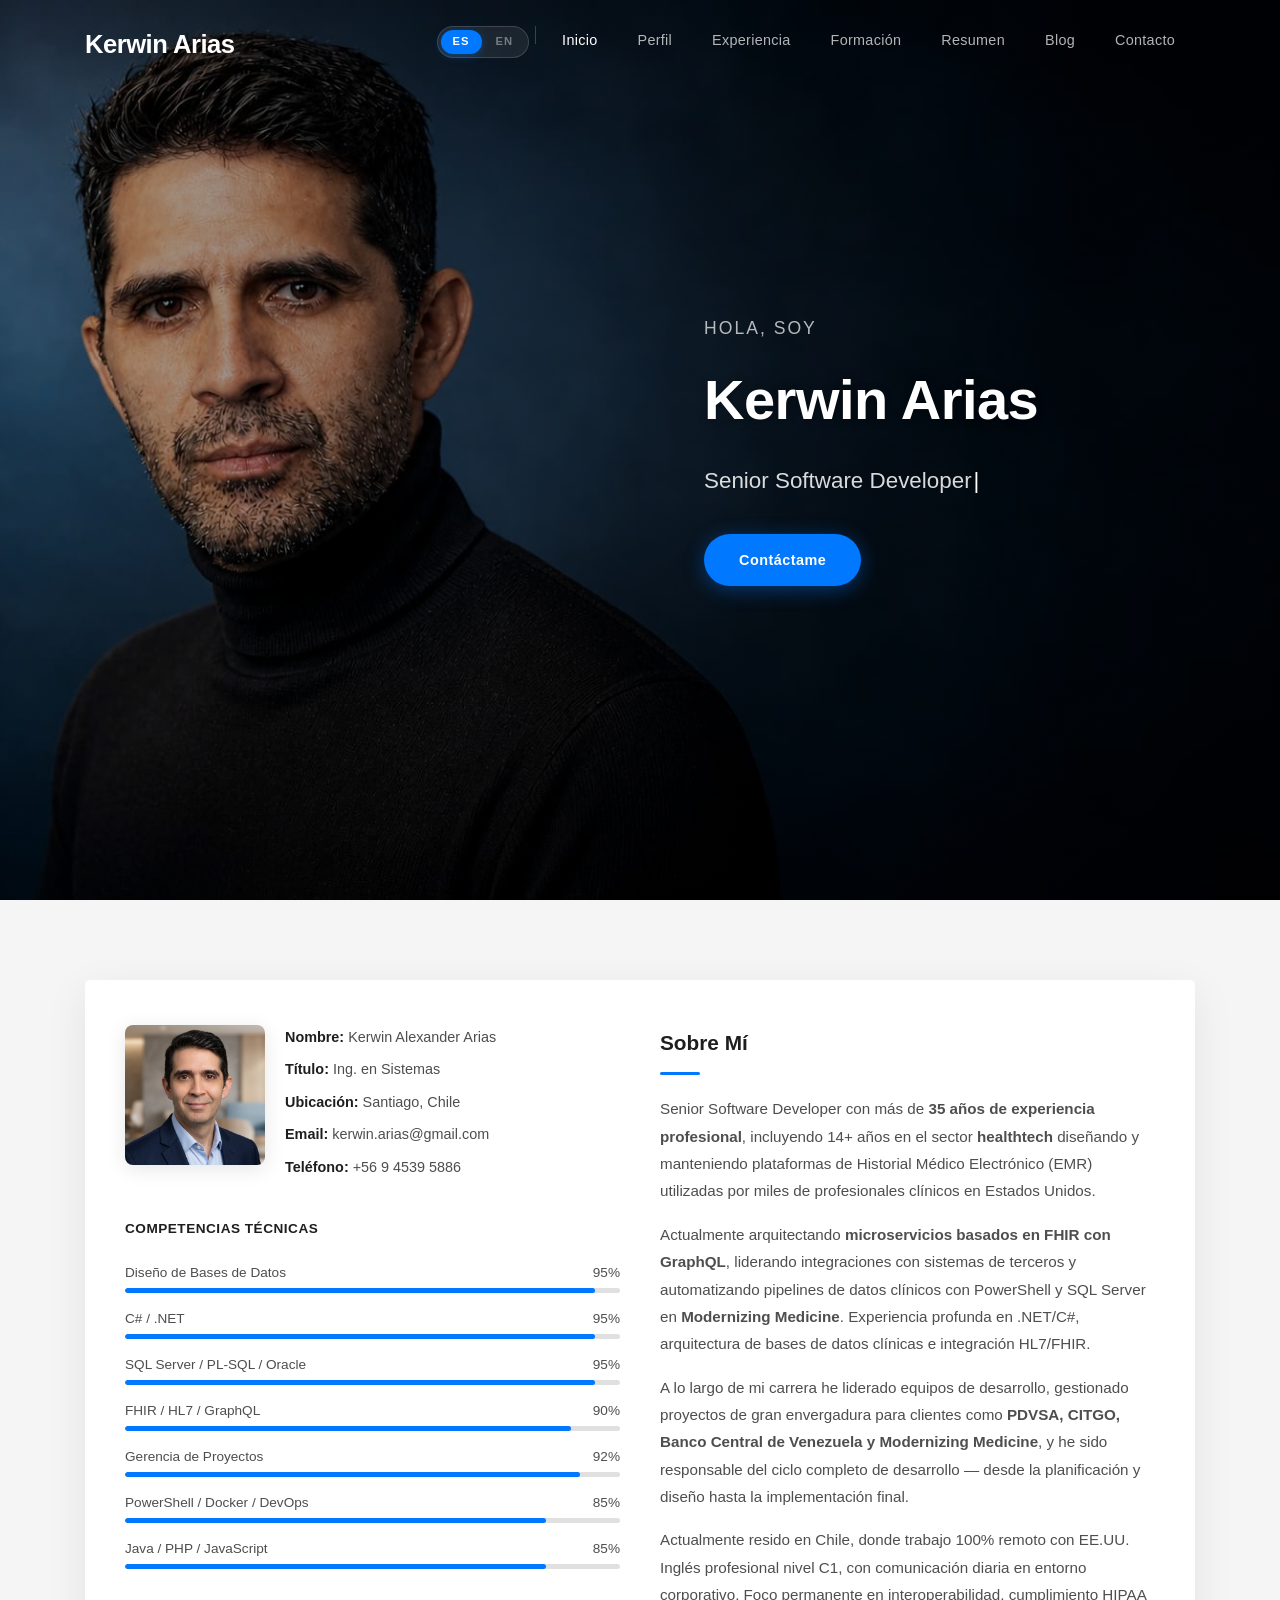
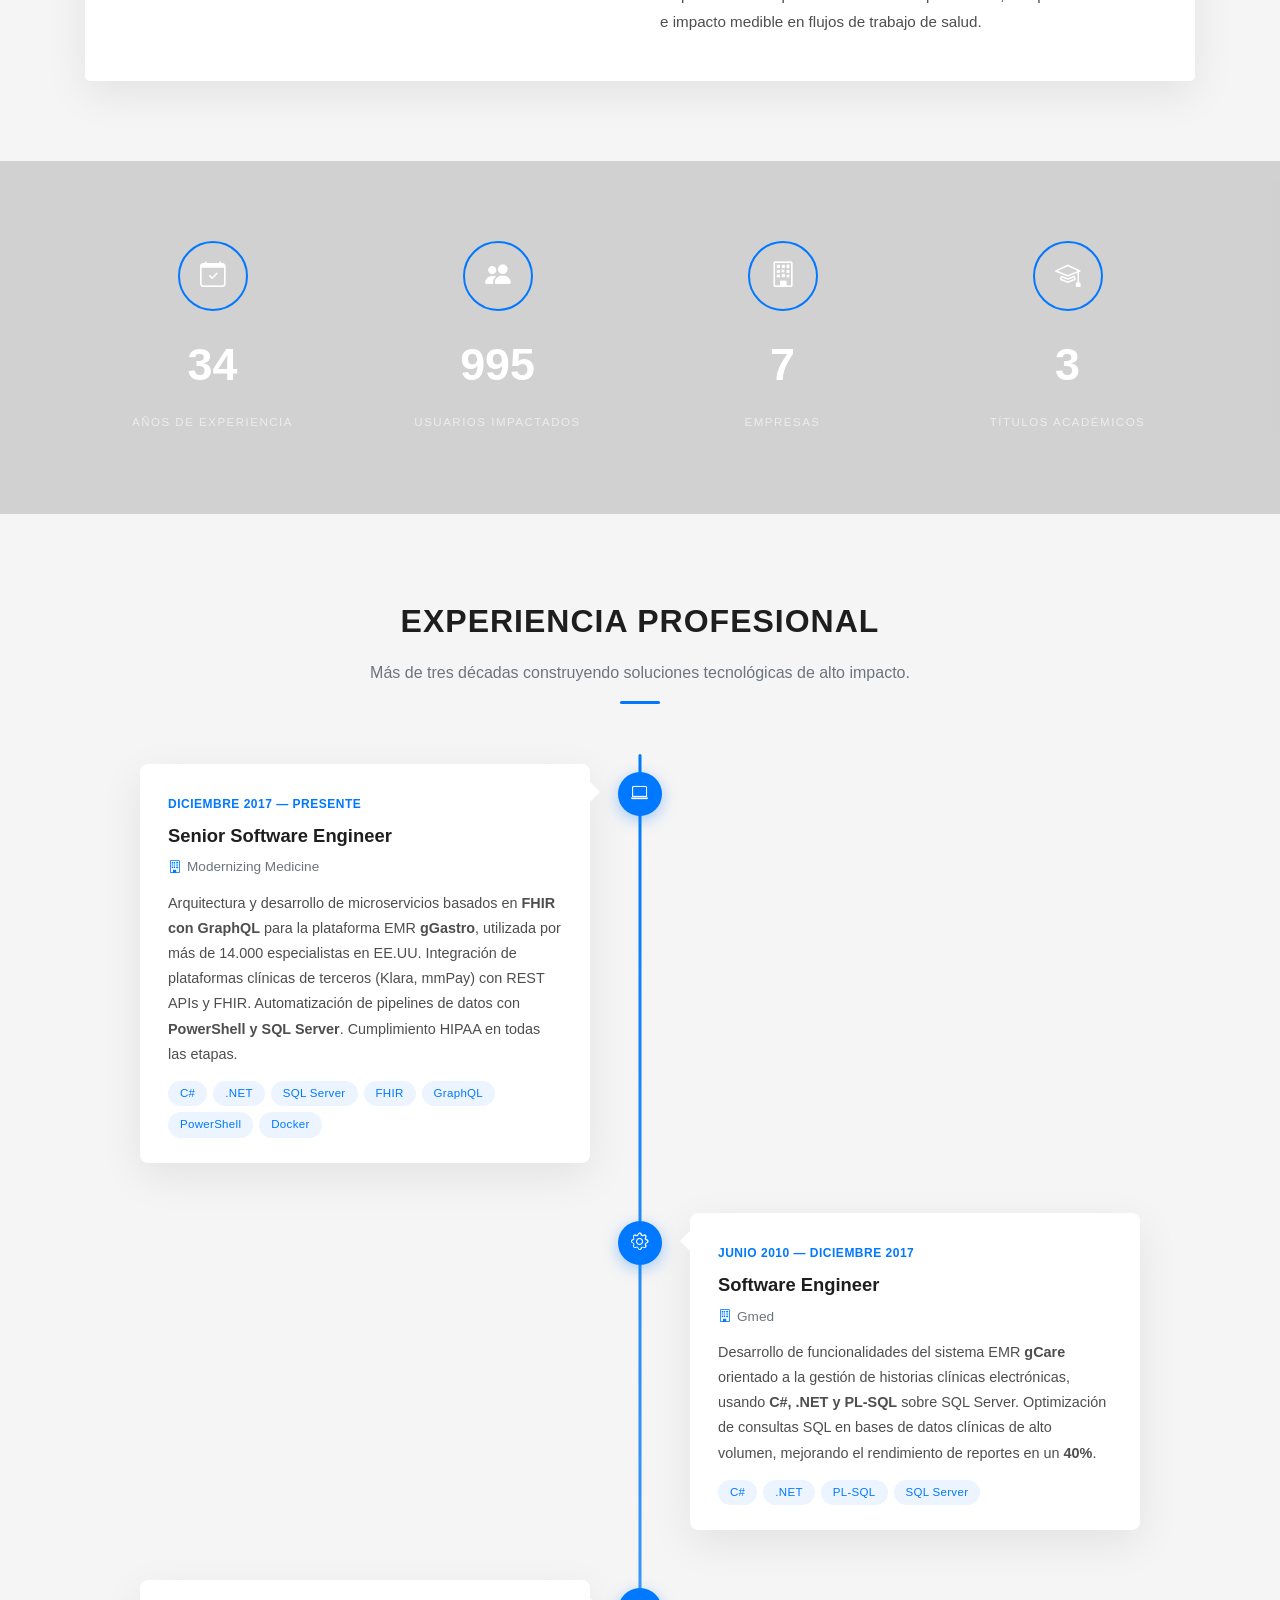
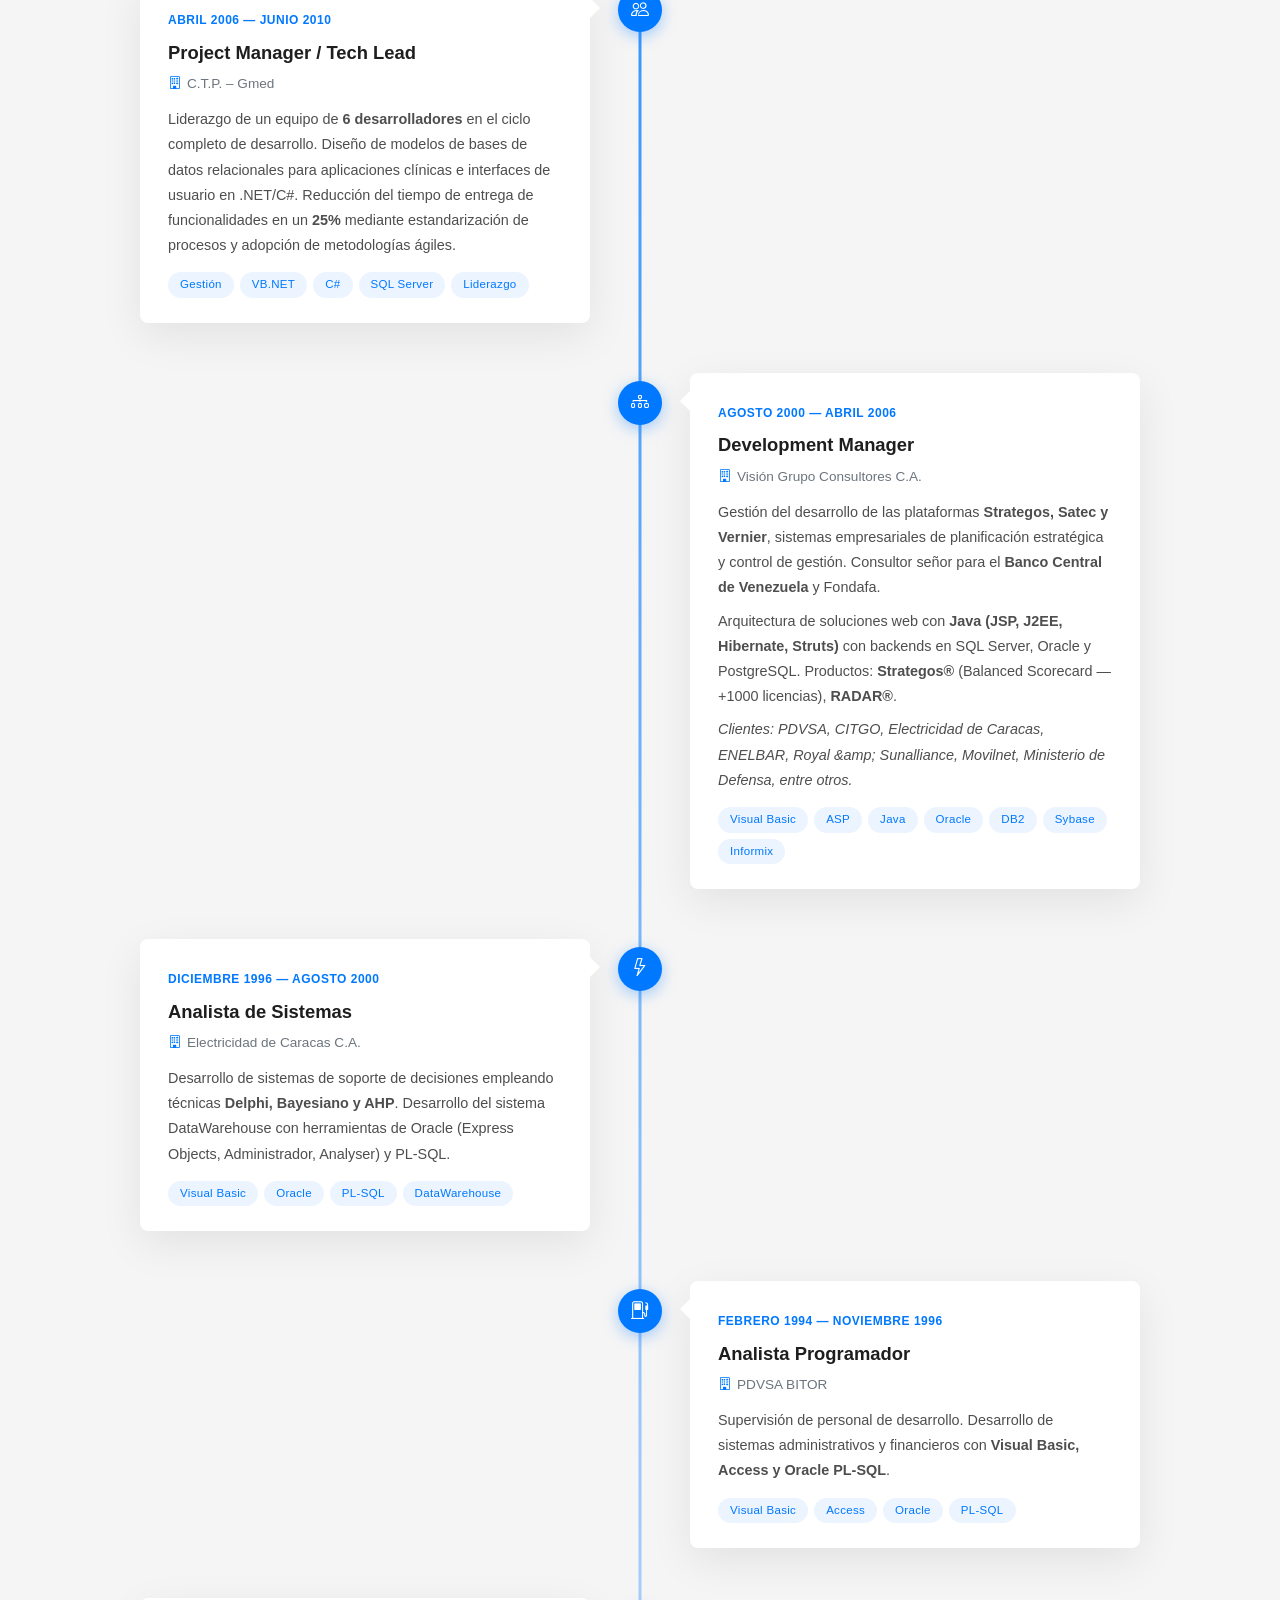
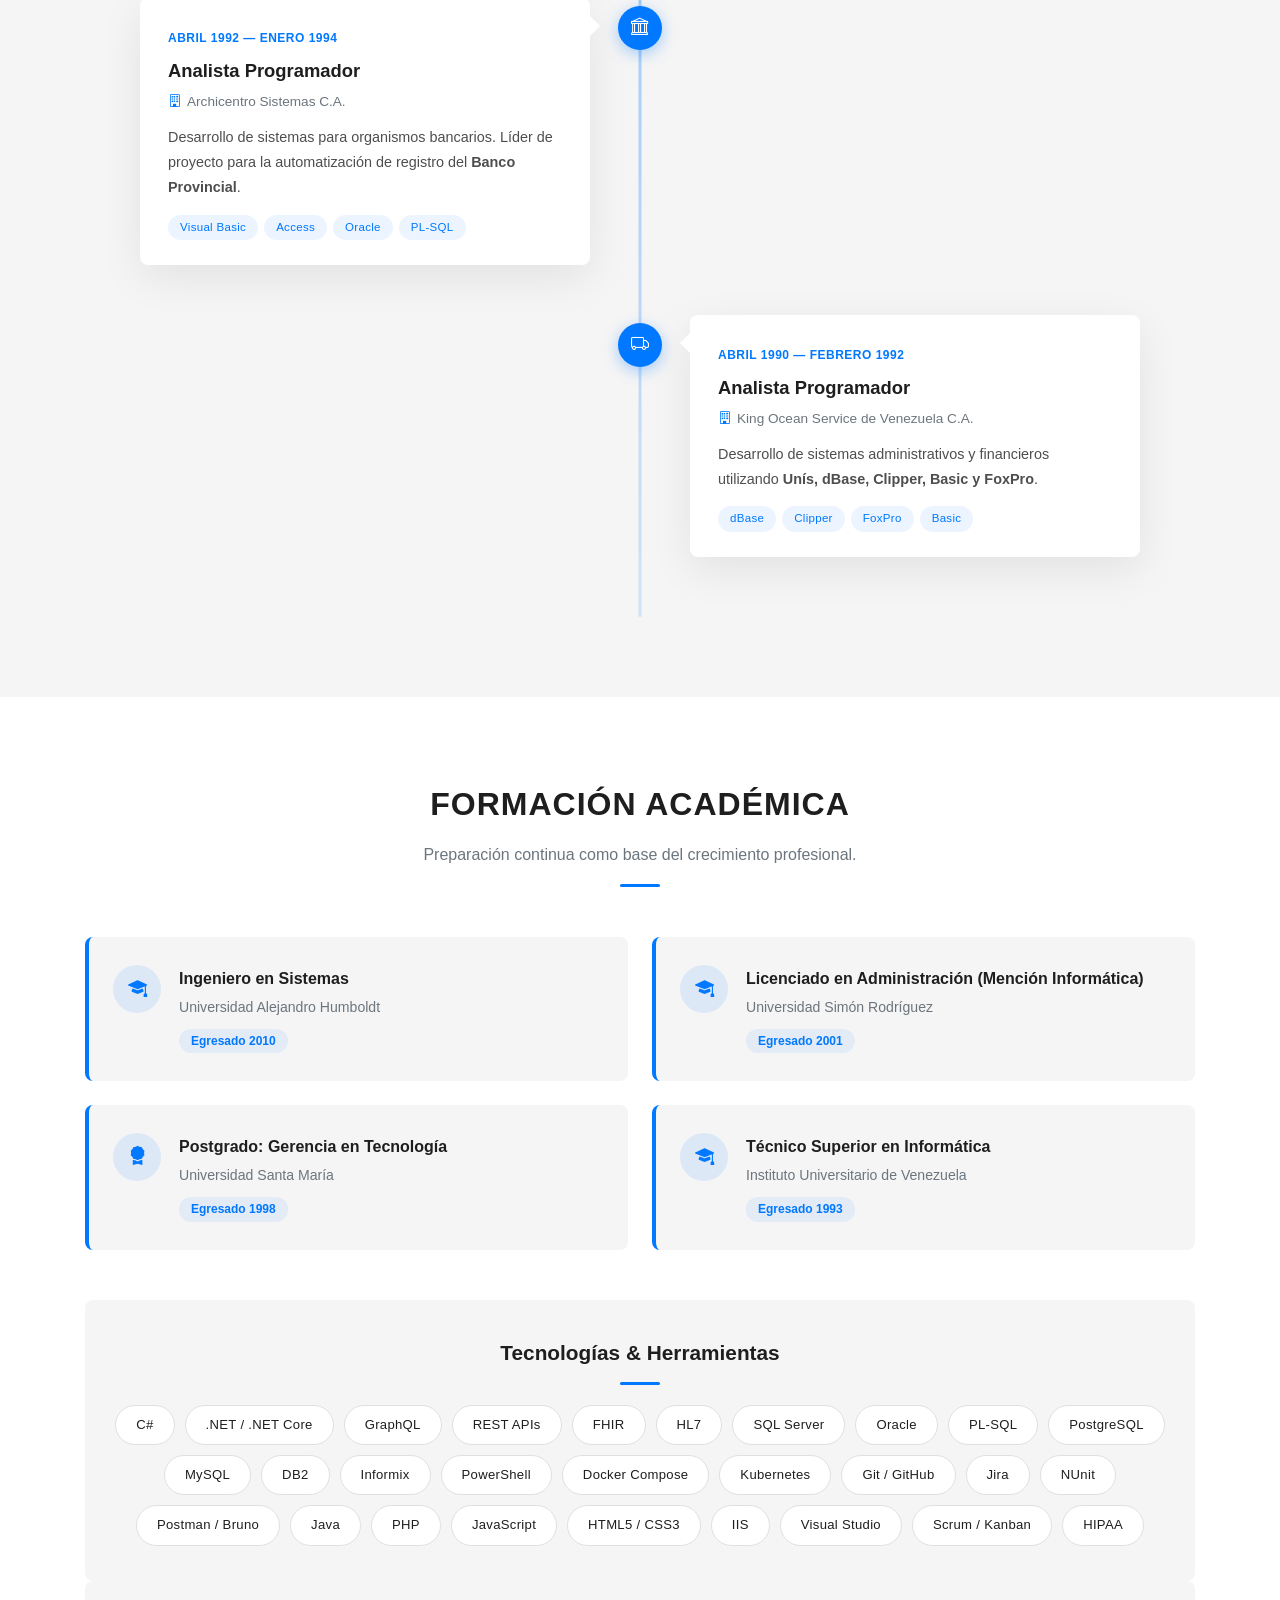
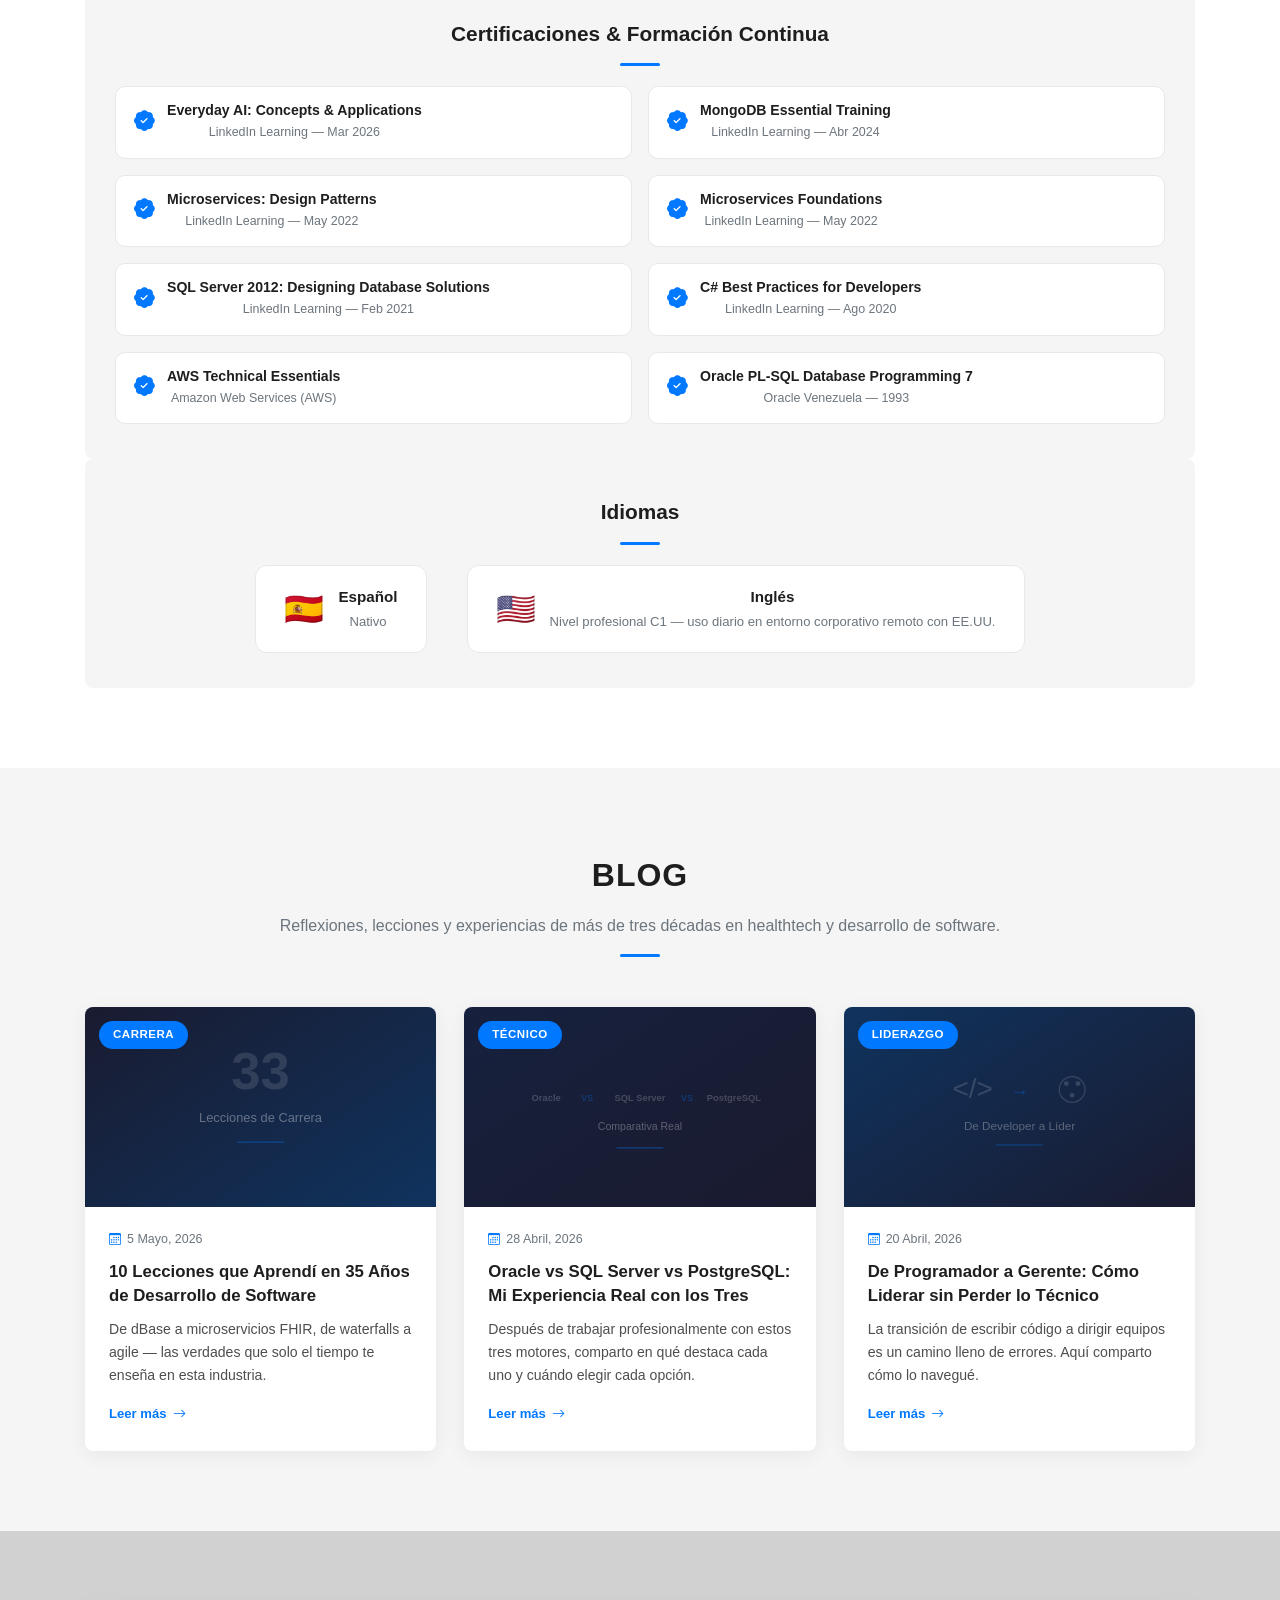
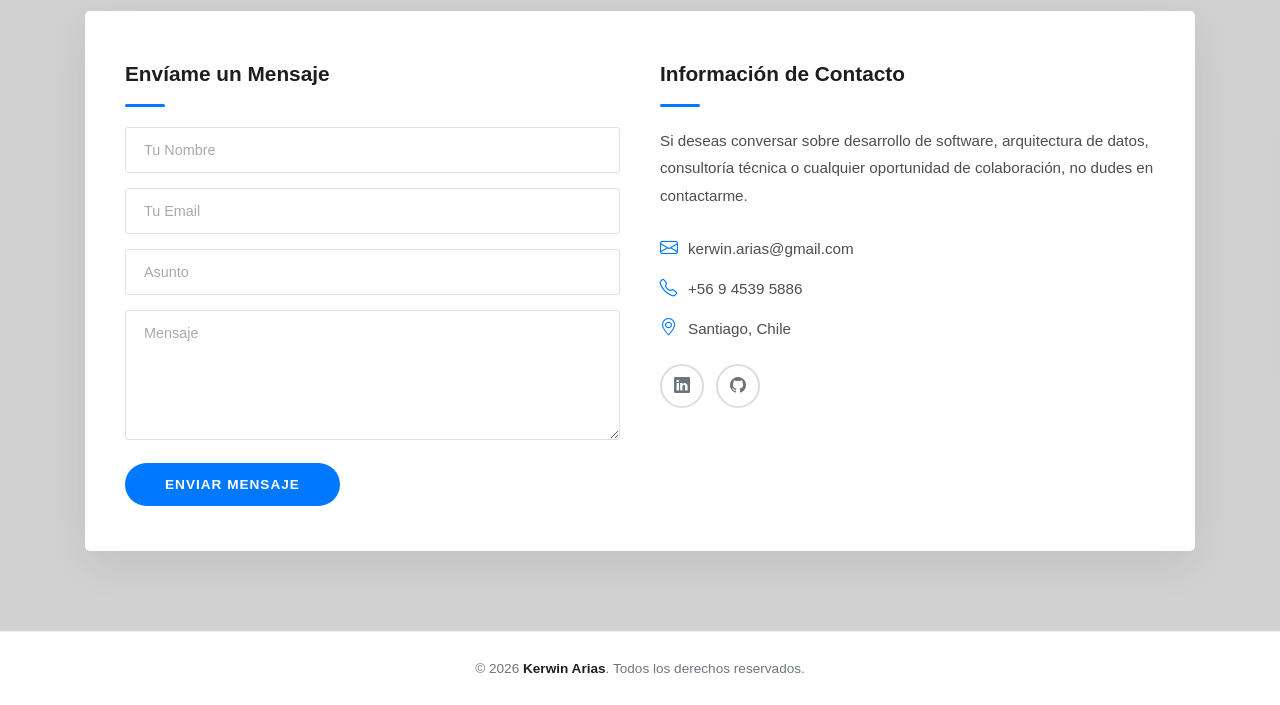
==== index.html @ 760241ad "Initial commit: Personal portfolio - Kerwin Arias, Senior Software Developer" ====
<!DOCTYPE html>
<html lang="es">
<head>
  <meta charset="UTF-8">
  <meta name="viewport" content="width=device-width, initial-scale=1.0">
  <title>Kerwin Arias — Senior Software Developer | Healthtech</title>
  <meta name="description" content="Kerwin Arias — Senior Software Developer con +35 años de experiencia en healthtech, EMR, FHIR, GraphQL, .NET/C# y arquitectura de datos.">

  <!-- Open Graph / LinkedIn -->
  <meta property="og:type" content="website">
  <meta property="og:title" content="Kerwin Arias — Senior Software Developer | Healthtech">
  <meta property="og:description" content="+35 años de experiencia en healthtech, EMR, FHIR, GraphQL, .NET/C# y arquitectura de datos.">
  <meta property="og:image" content="assets/images/profile.jpg">
  <meta property="og:locale" content="es_CL">

  <!-- Security Headers -->
  <meta http-equiv="Content-Security-Policy" content="default-src 'self'; script-src 'self'; style-src 'self' 'unsafe-inline' https://fonts.googleapis.com https://cdn.jsdelivr.net https://cdnjs.cloudflare.com; font-src 'self' https://fonts.gstatic.com https://cdn.jsdelivr.net https://cdnjs.cloudflare.com data:; img-src 'self' data:; connect-src 'self'; frame-src 'none'; object-src 'none'; base-uri 'self'; form-action 'self';">
  <meta http-equiv="X-Content-Type-Options" content="nosniff">
  <meta name="referrer" content="strict-origin-when-cross-origin">
  <meta http-equiv="Permissions-Policy" content="camera=(), microphone=(), geolocation=(), payment=()">

  <!-- Favicon -->
  <link rel="icon" type="image/svg+xml" href="data:image/svg+xml,<svg xmlns='http://www.w3.org/2000/svg' viewBox='0 0 100 100'><text y='.9em' font-size='90'>KA</text></svg>">

  <link rel="preconnect" href="https://fonts.googleapis.com">
  <link rel="preconnect" href="https://fonts.gstatic.com" crossorigin>
  <link href="https://fonts.googleapis.com/css2?family=Poppins:wght@300;400;500;600;700;800&family=Open+Sans:wght@300;400;500;600;700&display=swap" rel="stylesheet">
  <link rel="stylesheet" href="https://cdn.jsdelivr.net/npm/bootstrap-icons@1.11.3/font/bootstrap-icons.min.css">
  <link rel="stylesheet" href="https://cdnjs.cloudflare.com/ajax/libs/font-awesome/6.5.1/css/all.min.css">
  <link rel="stylesheet" href="css/style.css">
</head>
<body>
  <header id="header" class="fixed-top">
    <div class="header-container">
      <h1 class="logo"><a href="#">Kerwin Arias</a></h1>
      <nav id="navbar" class="navbar">
        <ul>
          <li class="nav-lang-item">
            <div class="lang-switch" id="langSwitch" role="radiogroup" aria-label="Language">
              <button class="lang-opt active" data-lang="es" id="langOptEs" aria-pressed="true">ES</button>
              <button class="lang-opt" data-lang="en" id="langOptEn" aria-pressed="false">EN</button>
            </div>
          </li>
          <li class="nav-separator"></li>
          <li><a class="nav-link scrollto active" href="#hero" data-i18n="nav.home">Inicio</a></li>
          <li><a class="nav-link scrollto" href="#about" data-i18n="nav.about">Perfil</a></li>
          <li><a class="nav-link scrollto" href="#experience" data-i18n="nav.experience">Experiencia</a></li>
          <li><a class="nav-link scrollto" href="#education" data-i18n="nav.education">Formación</a></li>
          <li><a class="nav-link" href="resume.html" data-i18n="nav.resume">Resumen</a></li>
          <li><a class="nav-link scrollto" href="#blog" data-i18n="nav.blog">Blog</a></li>
          <li><a class="nav-link scrollto" href="#contact" data-i18n="nav.contact">Contacto</a></li>
        </ul>
        <button class="mobile-nav-toggle" aria-label="Toggle navigation"><i class="bi bi-list"></i></button>
      </nav>
    </div>
  </header>

  <!-- ======== HERO ======== -->
  <section id="hero" class="hero">
    <div class="hero-overlay"></div>
    <div class="hero-content">
      <div class="hero-inner">
        <p class="hero-greeting" data-i18n="hero.greeting">Hola, soy</p>
        <h1 class="hero-title">Kerwin Arias</h1>
        <p class="hero-subtitle"><span class="typed" id="typed-text"></span><span class="typed-cursor">|</span></p>
        <div class="hero-cta-wrap">
          <a href="#contact" class="btn-hero" data-i18n="hero.cta">Contáctame</a>
        </div>
      </div>
    </div>
  </section>

  <main id="main">

    <!-- ======== ABOUT ======== -->
    <section id="about" class="about-section">
      <div class="container">
        <div class="about-box">
          <div class="about-row">
            <div class="about-left">
              <div class="about-top-row">
                <div class="about-img"><img src="assets/images/profile.jpg" alt="Kerwin Arias" class="profile-photo"></div>
                <div class="about-info">
                  <p><span class="info-label" data-i18n="about.name">Nombre:</span> <span>Kerwin Alexander Arias</span></p>
                  <p><span class="info-label" data-i18n="about.title">Título:</span> <span data-i18n="about.titleVal">Ing. en Sistemas</span></p>
                  <p><span class="info-label" data-i18n="about.location">Ubicación:</span> <span>Santiago, Chile</span></p>
                  <p><span class="info-label">Email:</span> <span><a href="mailto:kerwin.arias@gmail.com">kerwin.arias@gmail.com</a></span></p>
                  <p><span class="info-label" data-i18n="about.phone">Teléfono:</span> <span><a href="tel:+56945395886">+56 9 4539 5886</a></span></p>
                </div>
              </div>
              <div class="skill-section">
                <p class="skill-title" data-i18n="about.skills">Competencias Técnicas</p>
                <div class="skill-item"><span class="skill-name" data-i18n="skill.db">Diseño de Bases de Datos</span><span class="skill-percent">95%</span><div class="progress"><div class="progress-bar" data-width="95"></div></div></div>
                <div class="skill-item"><span class="skill-name">C# / .NET</span><span class="skill-percent">95%</span><div class="progress"><div class="progress-bar" data-width="95"></div></div></div>
                <div class="skill-item"><span class="skill-name">SQL Server / PL-SQL / Oracle</span><span class="skill-percent">95%</span><div class="progress"><div class="progress-bar" data-width="95"></div></div></div>
                <div class="skill-item"><span class="skill-name">FHIR / HL7 / GraphQL</span><span class="skill-percent">90%</span><div class="progress"><div class="progress-bar" data-width="90"></div></div></div>
                <div class="skill-item"><span class="skill-name" data-i18n="skill.pm">Gerencia de Proyectos</span><span class="skill-percent">92%</span><div class="progress"><div class="progress-bar" data-width="92"></div></div></div>
                <div class="skill-item"><span class="skill-name">PowerShell / Docker / DevOps</span><span class="skill-percent">85%</span><div class="progress"><div class="progress-bar" data-width="85"></div></div></div>
                <div class="skill-item"><span class="skill-name">Java / PHP / JavaScript</span><span class="skill-percent">85%</span><div class="progress"><div class="progress-bar" data-width="85"></div></div></div>
              </div>
            </div>
            <div class="about-right">
              <div class="title-box"><h5 class="title-left" data-i18n="about.heading">Sobre Mí</h5></div>
              <p class="lead-text" data-i18n="about.p1">Senior Software Developer con más de <strong>35 años de experiencia profesional</strong>, incluyendo 14+ años en el sector <strong>healthtech</strong> diseñando y manteniendo plataformas de Historial Médico Electrónico (EMR) utilizadas por miles de profesionales clínicos en Estados Unidos.</p>
              <p class="lead-text" data-i18n="about.p2">Actualmente arquitectando <strong>microservicios basados en FHIR con GraphQL</strong>, liderando integraciones con sistemas de terceros y automatizando pipelines de datos clínicos con PowerShell y SQL Server en <strong>Modernizing Medicine</strong>. Experiencia profunda en .NET/C#, arquitectura de bases de datos clínicas e integración HL7/FHIR.</p>
              <p class="lead-text" data-i18n="about.p3">A lo largo de mi carrera he liderado equipos de desarrollo, gestionado proyectos de gran envergadura para clientes como <strong>PDVSA, CITGO, Banco Central de Venezuela y Modernizing Medicine</strong>, y he sido responsable del ciclo completo de desarrollo — desde la planificación y diseño hasta la implementación final.</p>
              <p class="lead-text" data-i18n="about.p4">Actualmente resido en Chile, donde trabajo 100% remoto con EE.UU. Inglés profesional nivel C1, con comunicación diaria en entorno corporativo. Foco permanente en interoperabilidad, cumplimiento HIPAA e impacto medible en flujos de trabajo de salud.</p>
            </div>
          </div>
        </div>
      </div>
    </section>

    <!-- ======== COUNTER / STATS ======== -->
    <section class="counter-section parallax-bg">
      <div class="counter-overlay"></div>
      <div class="container counter-container">
        <div class="counter-row">
          <div class="counter-box">
            <div class="counter-ico"><span class="ico-circle"><i class="bi bi-calendar-check"></i></span></div>
            <div class="counter-num"><p class="counter-value" data-target="35">0</p><span class="counter-text" data-i18n="stats.years">AÑOS DE EXPERIENCIA</span></div>
          </div>
          <div class="counter-box">
            <div class="counter-ico"><span class="ico-circle"><i class="bi bi-people-fill"></i></span></div>
            <div class="counter-num"><p class="counter-value" data-target="1000">0</p><span class="counter-text" data-i18n="stats.users">USUARIOS IMPACTADOS</span></div>
          </div>
          <div class="counter-box">
            <div class="counter-ico"><span class="ico-circle"><i class="bi bi-building"></i></span></div>
            <div class="counter-num"><p class="counter-value" data-target="8">0</p><span class="counter-text" data-i18n="stats.companies">EMPRESAS</span></div>
          </div>
          <div class="counter-box">
            <div class="counter-ico"><span class="ico-circle"><i class="bi bi-mortarboard"></i></span></div>
            <div class="counter-num"><p class="counter-value" data-target="4">0</p><span class="counter-text" data-i18n="stats.degrees">TÍTULOS ACADÉMICOS</span></div>
          </div>
        </div>
      </div>
    </section>

    <!-- ======== EXPERIENCE ======== -->
    <section id="experience" class="experience-section">
      <div class="container">
        <div class="title-box text-center">
          <h3 class="section-title" data-i18n="exp.heading">Experiencia Profesional</h3>
          <p class="section-subtitle" data-i18n="exp.subtitle">Más de tres décadas construyendo soluciones tecnológicas de alto impacto.</p>
          <div class="line-divider"></div>
        </div>

        <div class="timeline">

          <!-- 1 -->
          <div class="timeline-item timeline-right">
            <div class="timeline-badge"><i class="bi bi-laptop"></i></div>
            <div class="timeline-panel">
              <div class="timeline-heading">
                <span class="timeline-date" data-i18n="exp.date1">Diciembre 2017 — Presente</span>
                <h4 class="timeline-title" data-i18n="exp.title1">Senior Software Engineer</h4>
                <span class="timeline-company"><i class="bi bi-building"></i> Modernizing Medicine</span>
              </div>
              <div class="timeline-body">
                <p data-i18n="exp.desc1">Arquitectura y desarrollo de microservicios basados en <strong>FHIR con GraphQL</strong> para la plataforma EMR <strong>gGastro</strong>, utilizada por más de 14.000 especialistas en EE.UU. Integración de plataformas clínicas de terceros (Klara, mmPay) con REST APIs y FHIR. Automatización de pipelines de datos con <strong>PowerShell y SQL Server</strong>. Cumplimiento HIPAA en todas las etapas.</p>
                <div class="timeline-tags">
                  <span>C#</span><span>.NET</span><span>SQL Server</span><span>FHIR</span><span>GraphQL</span><span>PowerShell</span><span>Docker</span>
                </div>
              </div>
            </div>
          </div>

          <!-- 2 -->
          <div class="timeline-item timeline-left">
            <div class="timeline-badge"><i class="bi bi-gear"></i></div>
            <div class="timeline-panel">
              <div class="timeline-heading">
                <span class="timeline-date" data-i18n="exp.date2">Junio 2010 — Diciembre 2017</span>
                <h4 class="timeline-title" data-i18n="exp.title2">Software Engineer</h4>
                <span class="timeline-company"><i class="bi bi-building"></i> Gmed</span>
              </div>
              <div class="timeline-body">
                <p data-i18n="exp.desc2">Desarrollo de funcionalidades del sistema EMR <strong>gCare</strong> orientado a la gestión de historias clínicas electrónicas, usando <strong>C#, .NET y PL-SQL</strong> sobre SQL Server. Optimización de consultas SQL en bases de datos clínicas de alto volumen, mejorando el rendimiento de reportes en un <strong>40%</strong>.</p>
                <div class="timeline-tags">
                  <span>C#</span><span>.NET</span><span>PL-SQL</span><span>SQL Server</span>
                </div>
              </div>
            </div>
          </div>

          <!-- 3 -->
          <div class="timeline-item timeline-right">
            <div class="timeline-badge"><i class="bi bi-people"></i></div>
            <div class="timeline-panel">
              <div class="timeline-heading">
                <span class="timeline-date" data-i18n="exp.date3">Abril 2006 — Junio 2010</span>
                <h4 class="timeline-title" data-i18n="exp.title3">Project Manager / Tech Lead</h4>
                <span class="timeline-company"><i class="bi bi-building"></i> C.T.P. – Gmed</span>
              </div>
              <div class="timeline-body">
                <p data-i18n="exp.desc3">Liderazgo de un equipo de <strong>6 desarrolladores</strong> en el ciclo completo de desarrollo. Diseño de modelos de bases de datos relacionales para aplicaciones clínicas e interfaces de usuario en .NET/C#. Reducción del tiempo de entrega de funcionalidades en un <strong>25%</strong> mediante estandarización de procesos y adopción de metodologías ágiles.</p>
                <div class="timeline-tags">
                  <span data-i18n="tag.management">Gestión</span><span>VB.NET</span><span>C#</span><span>SQL Server</span><span data-i18n="tag.leadership">Liderazgo</span>
                </div>
              </div>
            </div>
          </div>

          <!-- 4 -->
          <div class="timeline-item timeline-left">
            <div class="timeline-badge"><i class="bi bi-diagram-3"></i></div>
            <div class="timeline-panel">
              <div class="timeline-heading">
                <span class="timeline-date" data-i18n="exp.date4">Agosto 2000 — Abril 2006</span>
                <h4 class="timeline-title" data-i18n="exp.title4">Development Manager</h4>
                <span class="timeline-company"><i class="bi bi-building"></i> Visión Grupo Consultores C.A.</span>
              </div>
              <div class="timeline-body">
                <p data-i18n="exp.desc4a">Gestión del desarrollo de las plataformas <strong>Strategos, Satec y Vernier</strong>, sistemas empresariales de planificación estratégica y control de gestión. Consultor señor para el <strong>Banco Central de Venezuela</strong> y Fondafa.</p>
                <p class="mt-sm" data-i18n="exp.desc4b">Arquitectura de soluciones web con <strong>Java (JSP, J2EE, Hibernate, Struts)</strong> con backends en SQL Server, Oracle y PostgreSQL. Productos: <strong>Strategos®</strong> (Balanced Scorecard — +1000 licencias), <strong>RADAR®</strong>.</p>
                <p class="mt-sm"><em data-i18n="exp.desc4c">Clientes: PDVSA, CITGO, Electricidad de Caracas, ENELBAR, Royal &amp; Sunalliance, Movilnet, Ministerio de Defensa, entre otros.</em></p>
                <div class="timeline-tags">
                  <span>Visual Basic</span><span>ASP</span><span>Java</span><span>Oracle</span><span>DB2</span><span>Sybase</span><span>Informix</span>
                </div>
              </div>
            </div>
          </div>

          <!-- 5 -->
          <div class="timeline-item timeline-right">
            <div class="timeline-badge"><i class="bi bi-lightning"></i></div>
            <div class="timeline-panel">
              <div class="timeline-heading">
                <span class="timeline-date" data-i18n="exp.date5">Diciembre 1996 — Agosto 2000</span>
                <h4 class="timeline-title" data-i18n="exp.title5">Analista de Sistemas</h4>
                <span class="timeline-company"><i class="bi bi-building"></i> Electricidad de Caracas C.A.</span>
              </div>
              <div class="timeline-body">
                <p data-i18n="exp.desc5">Desarrollo de sistemas de soporte de decisiones empleando técnicas <strong>Delphi, Bayesiano y AHP</strong>. Desarrollo del sistema DataWarehouse con herramientas de Oracle (Express Objects, Administrador, Analyser) y PL-SQL.</p>
                <div class="timeline-tags">
                  <span>Visual Basic</span><span>Oracle</span><span>PL-SQL</span><span>DataWarehouse</span>
                </div>
              </div>
            </div>
          </div>

          <!-- 6 -->
          <div class="timeline-item timeline-left">
            <div class="timeline-badge"><i class="bi bi-fuel-pump"></i></div>
            <div class="timeline-panel">
              <div class="timeline-heading">
                <span class="timeline-date" data-i18n="exp.date6">Febrero 1994 — Noviembre 1996</span>
                <h4 class="timeline-title" data-i18n="exp.title6">Analista Programador</h4>
                <span class="timeline-company"><i class="bi bi-building"></i> PDVSA BITOR</span>
              </div>
              <div class="timeline-body">
                <p data-i18n="exp.desc6">Supervisión de personal de desarrollo. Desarrollo de sistemas administrativos y financieros con <strong>Visual Basic, Access y Oracle PL-SQL</strong>.</p>
                <div class="timeline-tags">
                  <span>Visual Basic</span><span>Access</span><span>Oracle</span><span>PL-SQL</span>
                </div>
              </div>
            </div>
          </div>

          <!-- 7 -->
          <div class="timeline-item timeline-right">
            <div class="timeline-badge"><i class="bi bi-bank"></i></div>
            <div class="timeline-panel">
              <div class="timeline-heading">
                <span class="timeline-date" data-i18n="exp.date7">Abril 1992 — Enero 1994</span>
                <h4 class="timeline-title" data-i18n="exp.title7">Analista Programador</h4>
                <span class="timeline-company"><i class="bi bi-building"></i> Archicentro Sistemas C.A.</span>
              </div>
              <div class="timeline-body">
                <p data-i18n="exp.desc7">Desarrollo de sistemas para organismos bancarios. Líder de proyecto para la automatización de registro del <strong>Banco Provincial</strong>.</p>
                <div class="timeline-tags">
                  <span>Visual Basic</span><span>Access</span><span>Oracle</span><span>PL-SQL</span>
                </div>
              </div>
            </div>
          </div>

          <!-- 8 -->
          <div class="timeline-item timeline-left">
            <div class="timeline-badge"><i class="bi bi-truck"></i></div>
            <div class="timeline-panel">
              <div class="timeline-heading">
                <span class="timeline-date" data-i18n="exp.date8">Abril 1990 — Febrero 1992</span>
                <h4 class="timeline-title" data-i18n="exp.title8">Analista Programador</h4>
                <span class="timeline-company"><i class="bi bi-building"></i> King Ocean Service de Venezuela C.A.</span>
              </div>
              <div class="timeline-body">
                <p data-i18n="exp.desc8">Desarrollo de sistemas administrativos y financieros utilizando <strong>Unís, dBase, Clipper, Basic y FoxPro</strong>.</p>
                <div class="timeline-tags">
                  <span>dBase</span><span>Clipper</span><span>FoxPro</span><span>Basic</span>
                </div>
              </div>
            </div>
          </div>

        </div><!-- /timeline -->
      </div>
    </section>

    <!-- ======== EDUCATION ======== -->
    <section id="education" class="education-section">
      <div class="container">
        <div class="title-box text-center">
          <h3 class="section-title" data-i18n="edu.heading">Formación Académica</h3>
          <p class="section-subtitle" data-i18n="edu.subtitle">Preparación continua como base del crecimiento profesional.</p>
          <div class="line-divider"></div>
        </div>

        <div class="education-grid">

          <div class="edu-card">
            <div class="edu-icon"><i class="bi bi-mortarboard-fill"></i></div>
            <div class="edu-content">
              <h4 class="edu-degree" data-i18n="edu.deg1">Ingeniero en Sistemas</h4>
              <p class="edu-school">Universidad Alejandro Humboldt</p>
              <span class="edu-year" data-i18n="edu.year1">Egresado 2010</span>
            </div>
          </div>

          <div class="edu-card">
            <div class="edu-icon"><i class="bi bi-mortarboard-fill"></i></div>
            <div class="edu-content">
              <h4 class="edu-degree" data-i18n="edu.deg2">Licenciado en Administración (Mención Informática)</h4>
              <p class="edu-school">Universidad Simón Rodríguez</p>
              <span class="edu-year" data-i18n="edu.year2">Egresado 2001</span>
            </div>
          </div>

          <div class="edu-card">
            <div class="edu-icon"><i class="bi bi-award-fill"></i></div>
            <div class="edu-content">
              <h4 class="edu-degree" data-i18n="edu.deg3">Postgrado: Gerencia en Tecnología</h4>
              <p class="edu-school">Universidad Santa María</p>
              <span class="edu-year" data-i18n="edu.year3">Egresado 1998</span>
            </div>
          </div>

          <div class="edu-card">
            <div class="edu-icon"><i class="bi bi-mortarboard-fill"></i></div>
            <div class="edu-content">
              <h4 class="edu-degree" data-i18n="edu.deg4">Técnico Superior en Informática</h4>
              <p class="edu-school">Instituto Universitario de Venezuela</p>
              <span class="edu-year" data-i18n="edu.year4">Egresado 1993</span>
            </div>
          </div>

        </div>

        <!-- Additional Skills / Competencies -->
        <div class="competencies-box">
          <div class="title-box text-center">
            <h5 class="title-left" style="text-align:center;" data-i18n="edu.techTitle">Tecnologías &amp; Herramientas</h5>
          </div>
          <div class="tech-tags">
            <span class="tech-tag">C#</span>
            <span class="tech-tag">.NET / .NET Core</span>
            <span class="tech-tag">GraphQL</span>
            <span class="tech-tag">REST APIs</span>
            <span class="tech-tag">FHIR</span>
            <span class="tech-tag">HL7</span>
            <span class="tech-tag">SQL Server</span>
            <span class="tech-tag">Oracle</span>
            <span class="tech-tag">PL-SQL</span>
            <span class="tech-tag">PostgreSQL</span>
            <span class="tech-tag">MySQL</span>
            <span class="tech-tag">DB2</span>
            <span class="tech-tag">Informix</span>
            <span class="tech-tag">PowerShell</span>
            <span class="tech-tag">Docker Compose</span>
            <span class="tech-tag">Kubernetes</span>
            <span class="tech-tag">Git / GitHub</span>
            <span class="tech-tag">Jira</span>
            <span class="tech-tag">NUnit</span>
            <span class="tech-tag">Postman / Bruno</span>
            <span class="tech-tag">Java</span>
            <span class="tech-tag">PHP</span>
            <span class="tech-tag">JavaScript</span>
            <span class="tech-tag">HTML5 / CSS3</span>
            <span class="tech-tag">IIS</span>
            <span class="tech-tag">Visual Studio</span>
            <span class="tech-tag">Scrum / Kanban</span>
            <span class="tech-tag">HIPAA</span>
          </div>
        </div>

        <!-- Certifications -->
        <div class="competencies-box">
          <div class="title-box text-center">
            <h5 class="title-left" style="text-align:center;" data-i18n="cert.heading">Certificaciones &amp; Formación Continua</h5>
          </div>
          <div class="cert-grid">
            <div class="cert-item"><i class="bi bi-patch-check-fill"></i><div><strong data-i18n="cert.1">Everyday AI: Concepts &amp; Applications</strong><span class="cert-date" data-i18n="cert.1date">LinkedIn Learning — Mar 2026</span></div></div>
            <div class="cert-item"><i class="bi bi-patch-check-fill"></i><div><strong data-i18n="cert.2">MongoDB Essential Training</strong><span class="cert-date" data-i18n="cert.2date">LinkedIn Learning — Abr 2024</span></div></div>
            <div class="cert-item"><i class="bi bi-patch-check-fill"></i><div><strong data-i18n="cert.3">Microservices: Design Patterns</strong><span class="cert-date" data-i18n="cert.3date">LinkedIn Learning — May 2022</span></div></div>
            <div class="cert-item"><i class="bi bi-patch-check-fill"></i><div><strong data-i18n="cert.4">Microservices Foundations</strong><span class="cert-date" data-i18n="cert.4date">LinkedIn Learning — May 2022</span></div></div>
            <div class="cert-item"><i class="bi bi-patch-check-fill"></i><div><strong data-i18n="cert.5">SQL Server 2012: Designing Database Solutions</strong><span class="cert-date" data-i18n="cert.5date">LinkedIn Learning — Feb 2021</span></div></div>
            <div class="cert-item"><i class="bi bi-patch-check-fill"></i><div><strong data-i18n="cert.6">C# Best Practices for Developers</strong><span class="cert-date" data-i18n="cert.6date">LinkedIn Learning — Ago 2020</span></div></div>
            <div class="cert-item"><i class="bi bi-patch-check-fill"></i><div><strong data-i18n="cert.7">AWS Technical Essentials</strong><span class="cert-date" data-i18n="cert.7date">Amazon Web Services (AWS)</span></div></div>
            <div class="cert-item"><i class="bi bi-patch-check-fill"></i><div><strong data-i18n="cert.8">Oracle PL-SQL Database Programming 7</strong><span class="cert-date" data-i18n="cert.8date">Oracle Venezuela — 1993</span></div></div>
          </div>
        </div>

        <!-- Languages -->
        <div class="competencies-box">
          <div class="title-box text-center">
            <h5 class="title-left" style="text-align:center;" data-i18n="lang.heading">Idiomas</h5>
          </div>
          <div class="lang-grid">
            <div class="lang-item">
              <span class="lang-flag">🇪🇸</span>
              <div><strong data-i18n="lang.es">Español</strong><span class="lang-level" data-i18n="lang.esLevel">Nativo</span></div>
            </div>
            <div class="lang-item">
              <span class="lang-flag">🇺🇸</span>
              <div><strong data-i18n="lang.en">Inglés</strong><span class="lang-level" data-i18n="lang.enLevel">Nivel profesional C1 — uso diario en entorno corporativo remoto con EE.UU.</span></div>
            </div>
          </div>
        </div>

      </div>
    </section>

    <!-- ======== BLOG ======== -->
    <section id="blog" class="blog-section">
      <div class="container">
        <div class="title-box text-center">
          <h3 class="section-title" data-i18n="blog.heading">Blog</h3>
          <p class="section-subtitle" data-i18n="blog.subtitle">Reflexiones, lecciones y experiencias de más de tres décadas en healthtech y desarrollo de software.</p>
          <div class="line-divider"></div>
        </div>

        <div class="blog-grid">

          <a href="blog/lecciones-33-anos-desarrollo.html" class="blog-card">
            <div class="blog-card-img">
              <img src="assets/images/blog/blog-lecciones.svg" alt="Lecciones de 35 años" loading="lazy">
              <span class="blog-tag" data-i18n="blog.tag.career">Carrera</span>
            </div>
            <div class="blog-card-body">
              <span class="blog-date"><i class="bi bi-calendar3"></i> <span data-i18n="blog.date1">5 Mayo, 2026</span></span>
              <h4 class="blog-card-title" data-i18n="blog.title1">10 Lecciones que Aprendí en 35 Años de Desarrollo de Software</h4>
              <p class="blog-card-excerpt" data-i18n="blog.excerpt1">De dBase a microservicios FHIR, de waterfalls a agile — las verdades que solo el tiempo te enseña en esta industria.</p>
              <span class="blog-read-more" data-i18n="blog.readMore">Leer más <i class="bi bi-arrow-right"></i></span>
            </div>
          </a>

          <a href="blog/oracle-vs-sqlserver-vs-postgresql.html" class="blog-card">
            <div class="blog-card-img">
              <img src="assets/images/blog/blog-databases.svg" alt="Comparativa de bases de datos" loading="lazy">
              <span class="blog-tag" data-i18n="blog.tag.tech">Técnico</span>
            </div>
            <div class="blog-card-body">
              <span class="blog-date"><i class="bi bi-calendar3"></i> <span data-i18n="blog.date2">28 Abril, 2026</span></span>
              <h4 class="blog-card-title" data-i18n="blog.title2">Oracle vs SQL Server vs PostgreSQL: Mi Experiencia Real con los Tres</h4>
              <p class="blog-card-excerpt" data-i18n="blog.excerpt2">Después de trabajar profesionalmente con estos tres motores, comparto en qué destaca cada uno y cuándo elegir cada opción.</p>
              <span class="blog-read-more" data-i18n="blog.readMore">Leer más <i class="bi bi-arrow-right"></i></span>
            </div>
          </a>

          <a href="blog/gerencia-proyectos-desarrollo.html" class="blog-card">
            <div class="blog-card-img">
              <img src="assets/images/blog/blog-gerencia.svg" alt="Gerencia de proyectos" loading="lazy">
              <span class="blog-tag" data-i18n="blog.tag.leadership">Liderazgo</span>
            </div>
            <div class="blog-card-body">
              <span class="blog-date"><i class="bi bi-calendar3"></i> <span data-i18n="blog.date3">20 Abril, 2026</span></span>
              <h4 class="blog-card-title" data-i18n="blog.title3">De Programador a Gerente: Cómo Liderar sin Perder lo Técnico</h4>
              <p class="blog-card-excerpt" data-i18n="blog.excerpt3">La transición de escribir código a dirigir equipos es un camino lleno de errores. Aquí comparto cómo lo navegué.</p>
              <span class="blog-read-more" data-i18n="blog.readMore">Leer más <i class="bi bi-arrow-right"></i></span>
            </div>
          </a>

        </div>

      </div>
    </section>

    <!-- ======== CONTACT ======== -->
    <section id="contact" class="contact-section parallax-bg-2">
      <div class="contact-overlay"></div>
      <div class="container contact-container">
        <div class="contact-box">
          <div class="contact-row">
            <div class="contact-left">
              <div class="title-box"><h5 class="title-left" data-i18n="contact.formTitle">Envíame un Mensaje</h5></div>
              <form id="contactForm" class="contact-form" novalidate>
                <div class="form-group"><input type="text" name="name" class="form-control" data-i18n-placeholder="contact.phName" placeholder="Tu Nombre" required></div>
                <div class="form-group"><input type="email" name="email" class="form-control" data-i18n-placeholder="contact.phEmail" placeholder="Tu Email" required></div>
                <div class="form-group"><input type="text" name="subject" class="form-control" data-i18n-placeholder="contact.phSubject" placeholder="Asunto" required></div>
                <div class="form-group"><textarea name="message" class="form-control" rows="5" data-i18n-placeholder="contact.phMessage" placeholder="Mensaje" required></textarea></div>
                <div class="form-submit"><button type="submit" class="btn-send" data-i18n="contact.send">Enviar Mensaje</button></div>
              </form>
            </div>
            <div class="contact-right">
              <div class="title-box"><h5 class="title-left" data-i18n="contact.infoTitle">Información de Contacto</h5></div>
              <p class="lead-text" data-i18n="contact.intro">Si deseas conversar sobre desarrollo de software, arquitectura de datos, consultoría técnica o cualquier oportunidad de colaboración, no dudes en contactarme.</p>
              <ul class="contact-list">
                <li><i class="bi bi-envelope"></i><a href="mailto:kerwin.arias@gmail.com">kerwin.arias@gmail.com</a></li>
                <li><i class="bi bi-telephone"></i><a href="tel:+56945395886">+56 9 4539 5886</a></li>
                <li><i class="bi bi-geo-alt"></i><span>Santiago, Chile</span></li>
              </ul>
              <div class="social-links">
                <ul>
                  <li><a href="https://www.linkedin.com/in/kerwin-alexander-arias-36b8a3170" target="_blank" rel="noopener noreferrer"><span class="ico-circle"><i class="bi bi-linkedin"></i></span></a></li>
                  <li><a href="https://github.com/Kerwin-Core" target="_blank" rel="noopener noreferrer"><span class="ico-circle"><i class="bi bi-github"></i></span></a></li>
                </ul>
              </div>
            </div>
          </div>
        </div>
      </div>
    </section>

  </main>

  <footer class="footer">
    <div class="container">
      <p class="copyright">&copy; <span id="currentYear">2026</span> <strong>Kerwin Arias</strong>. <span data-i18n="footer.rights">Todos los derechos reservados.</span></p>
    </div>
  </footer>

  <a href="#" class="back-to-top" id="backToTop"><i class="bi bi-arrow-up-short"></i></a>
  <script src="js/i18n.js"></script>
  <script src="js/main.js"></script>
</body>
</html>
---- css/style.css ----
/* ============================================
   KERWIN ARIAS — Personal Portfolio
   ============================================ */

/* ---------- CSS Variables ---------- */
:root {
  --primary-color: #0078ff;
  --primary-hover: #0062d1;
  --primary-rgb: 0, 120, 255;
  --body-bg: #f5f5f5;
  --white: #ffffff;
  --dark: #1e1e1e;
  --text-color: #4e4e4e;
  --text-muted: #6c757d;
  --heading-color: #1e1e1e;
  --overlay-dark: rgba(0, 0, 0, 0.6);
  --overlay-section: rgba(0, 0, 0, 0.7);
  --shadow-box: 0 13px 43px 0 rgba(0, 0, 0, 0.08);
  --font-heading: 'Poppins', sans-serif;
  --font-body: 'Open Sans', sans-serif;
  --transition: all 0.3s ease;
}

/* ---------- Reset ---------- */
*, *::before, *::after {
  margin: 0;
  padding: 0;
  box-sizing: border-box;
}

html {
  scroll-behavior: smooth;
  font-size: 16px;
}

body {
  font-family: var(--font-body);
  background: var(--body-bg);
  color: var(--text-color);
  line-height: 1.7;
  overflow-x: hidden;
  -webkit-font-smoothing: antialiased;
}

a { text-decoration: none; color: var(--primary-color); transition: var(--transition); }
a:hover { color: var(--primary-hover); }
ul { list-style: none; }
img { max-width: 100%; height: auto; }

::selection {
  background: rgba(var(--primary-rgb), 0.2);
  color: var(--primary-hover);
}

/* ---------- Container ---------- */
.container {
  max-width: 1140px;
  margin: 0 auto;
  padding: 0 15px;
}

/* ---------- Scrollbar ---------- */
::-webkit-scrollbar { width: 6px; }
::-webkit-scrollbar-track { background: #f1f1f1; }
::-webkit-scrollbar-thumb { background: rgba(var(--primary-rgb), 0.3); border-radius: 10px; }
::-webkit-scrollbar-thumb:hover { background: rgba(var(--primary-rgb), 0.5); }

/* ==========================================
   HEADER / TOP NAVBAR
   ========================================== */
#header {
  position: fixed;
  top: 0;
  left: 0;
  width: 100%;
  z-index: 9999;
  transition: all 0.5s ease;
  padding: 15px 0;
}

#header.header-scrolled {
  background: rgba(0, 0, 0, 0.9);
  padding: 12px 0;
  box-shadow: 0 2px 20px rgba(0, 0, 0, 0.2);
}

.header-container {
  max-width: 1140px;
  margin: 0 auto;
  padding: 0 15px;
  display: flex;
  align-items: center;
  justify-content: space-between;
}

.logo a {
  font-family: var(--font-heading);
  font-size: 1.6rem;
  font-weight: 700;
  color: var(--white);
  letter-spacing: -0.5px;
}

.logo a:hover { color: var(--white); }

.navbar ul {
  display: flex;
  gap: 0;
}

.navbar .nav-link {
  font-family: var(--font-heading);
  font-size: 0.9rem;
  font-weight: 500;
  color: rgba(255, 255, 255, 0.7);
  padding: 10px 20px;
  letter-spacing: 0.3px;
  transition: var(--transition);
}

.navbar .nav-link:hover,
.navbar .nav-link.active {
  color: var(--white);
}

.mobile-nav-toggle {
  display: none;
  background: none;
  border: none;
  color: var(--white);
  font-size: 1.6rem;
  cursor: pointer;
}

/* Language Switch — Dual Pill Toggle */
.nav-lang-item {
  display: flex;
  align-items: center;
}

.lang-switch {
  display: inline-flex;
  align-items: center;
  background: rgba(255, 255, 255, 0.08);
  border: 1px solid rgba(255, 255, 255, 0.15);
  border-radius: 20px;
  padding: 3px;
  gap: 2px;
}

.lang-opt {
  font-family: var(--font-heading);
  font-size: 0.7rem;
  font-weight: 600;
  letter-spacing: 1px;
  padding: 4px 12px;
  border: none;
  border-radius: 16px;
  background: transparent;
  color: rgba(255, 255, 255, 0.4);
  cursor: pointer;
  transition: all 0.3s ease;
  line-height: 1.4;
}

.lang-opt.active {
  background: var(--primary-color);
  color: var(--white);
  box-shadow: 0 2px 8px rgba(var(--primary-rgb), 0.35);
}

.lang-opt:not(.active):hover {
  color: rgba(255, 255, 255, 0.85);
  background: rgba(255, 255, 255, 0.08);
}

.nav-separator {
  width: 1px;
  height: 18px;
  background: rgba(255, 255, 255, 0.2);
  margin: 0 6px;
  flex-shrink: 0;
}

/* ==========================================
   HERO SECTION
   ========================================== */
.hero {
  position: relative;
  width: 100%;
  height: 100vh;
  display: flex;
  align-items: center;
  justify-content: flex-end;
  background:
    url('../assets/images/hero-bg.jpg') center 60% / cover no-repeat;
  overflow: hidden;
}

.hero-overlay {
  position: absolute;
  top: 0; left: 0; right: 0; bottom: 0;
  background:
    linear-gradient(to right, rgba(0,0,0,0.3) 0%, rgba(0,0,0,0.5) 50%, rgba(0,0,0,0.7) 100%);
  z-index: 1;
}

.hero-content {
  position: relative;
  z-index: 2;
  width: 45%;
  padding-right: 5%;
}

.hero-inner {
  max-width: 550px;
  margin-left: auto;
  text-align: left;
}

.hero-title {
  font-family: var(--font-heading);
  font-size: 3.5rem;
  font-weight: 700;
  color: var(--white);
  margin-bottom: 15px;
  letter-spacing: -0.5px;
  text-shadow: 0 2px 10px rgba(0,0,0,0.3);
}

.hero-subtitle {
  font-size: 1.4rem;
  color: rgba(255, 255, 255, 0.85);
  margin-bottom: 0;
  min-height: 42px;
}

.typed-cursor {
  color: var(--white);
  animation: blink 0.8s step-end infinite;
  font-weight: 300;
  margin-left: 2px;
}

@keyframes blink { 50% { opacity: 0; } }

.hero-cta-wrap {
  margin-top: 30px;
  display: flex;
  gap: 15px;
  flex-wrap: wrap;
}

.hero-greeting {
  font-family: var(--font-body);
  font-size: 1.1rem;
  font-weight: 400;
  color: rgba(255, 255, 255, 0.7);
  letter-spacing: 2px;
  text-transform: uppercase;
  margin-bottom: 8px;
}

.btn-hero {
  display: inline-flex;
  align-items: center;
  gap: 8px;
  padding: 14px 35px;
  background: var(--primary-color);
  color: var(--white);
  font-family: var(--font-heading);
  font-weight: 600;
  font-size: 0.9rem;
  border-radius: 50px;
  letter-spacing: 0.5px;
  transition: var(--transition);
  box-shadow: 0 4px 20px rgba(var(--primary-rgb), 0.4);
}

.btn-hero:hover {
  background: var(--primary-hover);
  color: var(--white);
  transform: translateY(-2px);
  box-shadow: 0 8px 30px rgba(var(--primary-rgb), 0.5);
}

.btn-hero-outline {
  background: transparent;
  border: 2px solid rgba(255, 255, 255, 0.5);
  box-shadow: none;
}

.btn-hero-outline:hover {
  background: rgba(255, 255, 255, 0.12);
  border-color: var(--white);
  color: var(--white);
  box-shadow: 0 4px 20px rgba(255, 255, 255, 0.15);
}

/* ==========================================
   ABOUT SECTION
   ========================================== */
.about-section {
  padding: 80px 0;
  background: var(--body-bg);
}

.about-box {
  background: var(--white);
  border-radius: 5px;
  box-shadow: var(--shadow-box);
  padding: 45px 40px;
}

.about-row {
  display: grid;
  grid-template-columns: 1fr 1fr;
  gap: 40px;
}

.about-top-row {
  display: grid;
  grid-template-columns: 140px 1fr;
  gap: 20px;
  margin-bottom: 30px;
}

.about-img {
  width: 140px;
  height: 140px;
}

.avatar-placeholder {
  width: 100%;
  height: 100%;
  border-radius: 8px;
  display: flex;
  align-items: center;
  justify-content: center;
  font-size: 3rem;
  background: linear-gradient(135deg, #e8ecf4, #d5dbe8);
  color: rgba(var(--primary-rgb), 0.4);
  box-shadow: 0 4px 20px rgba(0,0,0,0.1);
}

.profile-photo {
  width: 100%;
  height: 100%;
  object-fit: cover;
  object-position: center 20%;
  border-radius: 8px;
  box-shadow: 0 4px 20px rgba(0,0,0,0.1);
}

.about-info p {
  font-size: 0.9rem;
  color: var(--text-color);
  margin-bottom: 8px;
}

.info-label {
  font-weight: 600;
  color: var(--heading-color);
}

.about-info a {
  color: var(--text-color);
}

.about-info a:hover {
  color: var(--primary-color);
}

/* Skills */
.skill-title {
  font-weight: 600;
  color: var(--heading-color);
  text-transform: uppercase;
  font-size: 0.85rem;
  margin-bottom: 20px;
  letter-spacing: 0.5px;
}

.skill-item {
  margin-bottom: 14px;
  display: grid;
  grid-template-columns: 1fr auto;
  gap: 0;
  row-gap: 4px;
}

.skill-name {
  font-size: 0.85rem;
  color: var(--text-color);
}

.skill-percent {
  font-size: 0.85rem;
  color: var(--text-color);
  text-align: right;
}

.progress {
  grid-column: 1 / -1;
  height: 5px;
  background: #e0e0e0;
  border-radius: 4px;
  overflow: hidden;
}

.progress-bar {
  height: 100%;
  background: var(--primary-color);
  border-radius: 4px;
  width: 0;
  transition: width 2s cubic-bezier(0.25, 0.46, 0.45, 0.94);
}

/* About Right */
.title-box {
  margin-bottom: 20px;
}

.title-left {
  font-family: var(--font-heading);
  font-size: 1.3rem;
  font-weight: 700;
  color: var(--heading-color);
  position: relative;
  padding-bottom: 15px;
}

.title-left::after {
  content: '';
  position: absolute;
  bottom: 0;
  left: 0;
  width: 40px;
  height: 3px;
  background: var(--primary-color);
  border-radius: 2px;
}

.text-center .title-left::after {
  left: 50%;
  transform: translateX(-50%);
}

.lead-text {
  font-size: 0.95rem;
  color: var(--text-color);
  line-height: 1.8;
  margin-bottom: 16px;
}

.lead-text:last-child {
  margin-bottom: 0;
}

/* ==========================================
   COUNTER / STATS SECTION
   ========================================== */
.counter-section {
  position: relative;
  padding: 60px 0;
  overflow: hidden;
}

.parallax-bg {
  background:
    linear-gradient(135deg, rgba(0,0,0,0.75), rgba(0,0,0,0.65)),
    linear-gradient(135deg, #1a1a2e, #16213e, #0f3460);
  background-attachment: fixed;
  background-size: cover;
}

.counter-overlay {
  position: absolute;
  top: 0; left: 0; right: 0; bottom: 0;
  background: rgba(0, 0, 0, 0.15);
}

.counter-container {
  position: relative;
  z-index: 2;
}

.counter-row {
  display: grid;
  grid-template-columns: repeat(4, 1fr);
  gap: 30px;
  text-align: center;
}

.counter-box {
  padding: 20px 10px;
}

.counter-ico {
  margin-bottom: 15px;
}

.ico-circle {
  display: inline-flex;
  width: 70px;
  height: 70px;
  border-radius: 50%;
  border: 2px solid var(--primary-color);
  align-items: center;
  justify-content: center;
  font-size: 1.6rem;
  color: var(--white);
  transition: var(--transition);
}

.counter-box:hover .ico-circle {
  background: var(--primary-color);
  box-shadow: 0 4px 20px rgba(var(--primary-rgb), 0.4);
}

.counter-value {
  font-family: var(--font-heading);
  font-size: 2.8rem;
  font-weight: 700;
  color: var(--white);
  margin-bottom: 5px;
}

.counter-text {
  font-family: var(--font-heading);
  font-size: 0.72rem;
  color: rgba(255, 255, 255, 0.6);
  text-transform: uppercase;
  letter-spacing: 1.5px;
  font-weight: 500;
}

/* ==========================================
   SHARED SECTION STYLES
   ========================================== */
.text-center {
  text-align: center;
}

.section-title {
  font-family: var(--font-heading);
  font-size: 2rem;
  font-weight: 700;
  color: var(--heading-color);
  text-transform: uppercase;
  margin-bottom: 10px;
  letter-spacing: 1px;
}

.section-subtitle {
  font-size: 1rem;
  color: var(--text-muted);
  margin-bottom: 15px;
}

.line-divider {
  width: 40px;
  height: 3px;
  background: var(--primary-color);
  margin: 0 auto 50px;
  border-radius: 2px;
}

.mt-sm { margin-top: 8px; }

/* ==========================================
   EXPERIENCE SECTION — TIMELINE
   ========================================== */
.experience-section {
  padding: 80px 0;
  background: var(--body-bg);
}

.timeline {
  position: relative;
  max-width: 1000px;
  margin: 0 auto;
  padding: 10px 0;
}

.timeline::before {
  content: '';
  position: absolute;
  top: 0;
  bottom: 0;
  left: 50%;
  width: 3px;
  background: linear-gradient(to bottom, var(--primary-color), rgba(var(--primary-rgb), 0.15));
  transform: translateX(-50%);
  border-radius: 3px;
}

.timeline-item {
  position: relative;
  width: 50%;
  padding: 0 40px 50px;
}

.timeline-right {
  left: 0;
  padding-right: 50px;
  padding-left: 0;
}

.timeline-left {
  left: 50%;
  padding-left: 50px;
  padding-right: 0;
}

.timeline-badge {
  position: absolute;
  top: 8px;
  width: 44px;
  height: 44px;
  border-radius: 50%;
  background: var(--primary-color);
  color: var(--white);
  display: flex;
  align-items: center;
  justify-content: center;
  font-size: 1.1rem;
  z-index: 2;
  box-shadow: 0 4px 15px rgba(var(--primary-rgb), 0.35);
}

.timeline-right .timeline-badge {
  right: -22px;
}

.timeline-left .timeline-badge {
  left: -22px;
}

.timeline-panel {
  background: var(--white);
  border-radius: 8px;
  padding: 25px 28px;
  box-shadow: var(--shadow-box);
  position: relative;
  transition: var(--transition);
}

.timeline-panel:hover {
  transform: translateY(-4px);
  box-shadow: 0 16px 45px rgba(0, 0, 0, 0.1);
}

/* Arrow pointing to centre line */
.timeline-right .timeline-panel::after {
  content: '';
  position: absolute;
  top: 18px;
  right: -10px;
  border-width: 10px 0 10px 10px;
  border-style: solid;
  border-color: transparent transparent transparent var(--white);
}

.timeline-left .timeline-panel::after {
  content: '';
  position: absolute;
  top: 18px;
  left: -10px;
  border-width: 10px 10px 10px 0;
  border-style: solid;
  border-color: transparent var(--white) transparent transparent;
}

.timeline-date {
  display: inline-block;
  font-family: var(--font-heading);
  font-size: 0.75rem;
  font-weight: 600;
  color: var(--primary-color);
  text-transform: uppercase;
  letter-spacing: 0.5px;
  margin-bottom: 6px;
}

.timeline-title {
  font-family: var(--font-heading);
  font-size: 1.15rem;
  font-weight: 700;
  color: var(--heading-color);
  margin-bottom: 4px;
}

.timeline-company {
  display: flex;
  align-items: center;
  gap: 6px;
  font-size: 0.85rem;
  color: var(--text-muted);
  font-weight: 500;
  margin-bottom: 12px;
}

.timeline-company i {
  font-size: 0.8rem;
  color: var(--primary-color);
}

.timeline-body p {
  font-size: 0.9rem;
  color: var(--text-color);
  line-height: 1.75;
}

.timeline-tags {
  display: flex;
  flex-wrap: wrap;
  gap: 6px;
  margin-top: 14px;
}

.timeline-tags span {
  display: inline-block;
  padding: 3px 12px;
  font-size: 0.72rem;
  font-family: var(--font-heading);
  font-weight: 500;
  color: var(--primary-color);
  background: rgba(var(--primary-rgb), 0.08);
  border-radius: 20px;
  letter-spacing: 0.3px;
}

/* ==========================================
   EDUCATION SECTION
   ========================================== */
.education-section {
  padding: 80px 0;
  background: var(--white);
}

.education-grid {
  display: grid;
  grid-template-columns: repeat(2, 1fr);
  gap: 24px;
  margin-bottom: 50px;
}

.edu-card {
  display: flex;
  align-items: flex-start;
  gap: 18px;
  padding: 28px 24px;
  background: var(--body-bg);
  border-radius: 8px;
  border-left: 4px solid var(--primary-color);
  transition: var(--transition);
}

.edu-card:hover {
  transform: translateY(-4px);
  box-shadow: 0 12px 35px rgba(0, 0, 0, 0.08);
}

.edu-icon {
  flex-shrink: 0;
  width: 48px;
  height: 48px;
  border-radius: 50%;
  background: rgba(var(--primary-rgb), 0.1);
  display: flex;
  align-items: center;
  justify-content: center;
  font-size: 1.2rem;
  color: var(--primary-color);
}

.edu-degree {
  font-family: var(--font-heading);
  font-size: 1rem;
  font-weight: 700;
  color: var(--heading-color);
  margin-bottom: 4px;
}

.edu-school {
  font-size: 0.88rem;
  color: var(--text-muted);
  margin-bottom: 6px;
}

.edu-year {
  display: inline-block;
  font-size: 0.75rem;
  font-family: var(--font-heading);
  font-weight: 600;
  color: var(--primary-color);
  background: rgba(var(--primary-rgb), 0.08);
  padding: 2px 12px;
  border-radius: 12px;
}

/* Competencies / Tech Tags */
.competencies-box {
  background: var(--body-bg);
  border-radius: 8px;
  padding: 35px 30px;
  text-align: center;
}

.tech-tags {
  display: flex;
  flex-wrap: wrap;
  justify-content: center;
  gap: 10px;
  margin-top: 20px;
}

.tech-tag {
  display: inline-block;
  padding: 8px 20px;
  font-size: 0.82rem;
  font-family: var(--font-heading);
  font-weight: 500;
  color: var(--heading-color);
  background: var(--white);
  border: 1px solid #e0e0e0;
  border-radius: 25px;
  transition: var(--transition);
  letter-spacing: 0.3px;
}

.tech-tag:hover {
  border-color: var(--primary-color);
  color: var(--primary-color);
  background: rgba(var(--primary-rgb), 0.05);
  transform: translateY(-2px);
  box-shadow: 0 4px 12px rgba(var(--primary-rgb), 0.15);
}

/* Certifications Grid */
.cert-grid {
  display: grid;
  grid-template-columns: repeat(2, 1fr);
  gap: 16px;
  margin-top: 20px;
}

.cert-item {
  display: flex;
  align-items: flex-start;
  gap: 12px;
  padding: 14px 18px;
  background: var(--white);
  border-radius: 10px;
  border: 1px solid #e8e8e8;
  transition: var(--transition);
}

.cert-item:hover {
  border-color: var(--primary-color);
  transform: translateY(-2px);
  box-shadow: 0 4px 12px rgba(var(--primary-rgb), 0.12);
}

.cert-item i {
  font-size: 1.3rem;
  color: var(--primary-color);
  margin-top: 2px;
  flex-shrink: 0;
}

.cert-item div {
  display: flex;
  flex-direction: column;
}

.cert-item strong {
  font-size: 0.88rem;
  font-family: var(--font-heading);
  color: var(--heading-color);
  font-weight: 600;
  line-height: 1.3;
}

.cert-date {
  font-size: 0.78rem;
  color: var(--text-muted);
  margin-top: 3px;
}

/* Languages Grid */
.lang-grid {
  display: flex;
  justify-content: center;
  gap: 40px;
  margin-top: 20px;
}

.lang-item {
  display: flex;
  align-items: center;
  gap: 14px;
  padding: 18px 28px;
  background: var(--white);
  border-radius: 12px;
  border: 1px solid #e8e8e8;
  transition: var(--transition);
}

.lang-item:hover {
  border-color: var(--primary-color);
  transform: translateY(-2px);
  box-shadow: 0 4px 12px rgba(var(--primary-rgb), 0.12);
}

.lang-flag {
  font-size: 2rem;
  line-height: 1;
}

.lang-item div {
  display: flex;
  flex-direction: column;
}

.lang-item strong {
  font-size: 0.95rem;
  font-family: var(--font-heading);
  color: var(--heading-color);
}

.lang-level {
  font-size: 0.82rem;
  color: var(--text-muted);
  margin-top: 2px;
}

/* ==========================================
   BLOG SECTION
   ========================================== */
.blog-section {
  padding: 80px 0;
  background: var(--body-bg);
}

.blog-grid {
  display: grid;
  grid-template-columns: repeat(3, 1fr);
  gap: 28px;
}

.blog-card {
  display: flex;
  flex-direction: column;
  background: var(--white);
  border-radius: 8px;
  overflow: hidden;
  box-shadow: 0 4px 20px rgba(0, 0, 0, 0.06);
  transition: var(--transition);
  text-decoration: none;
  color: inherit;
}

.blog-card:hover {
  transform: translateY(-6px);
  box-shadow: 0 16px 40px rgba(0, 0, 0, 0.12);
  color: inherit;
}

.blog-card-img {
  position: relative;
  width: 100%;
  height: 200px;
  overflow: hidden;
  background: linear-gradient(135deg, #e8ecf4 0%, #d5dbe8 100%);
}

.blog-card-img img {
  width: 100%;
  height: 100%;
  object-fit: cover;
  transition: transform 0.4s ease;
}

.blog-card:hover .blog-card-img img {
  transform: scale(1.06);
}

.blog-tag {
  position: absolute;
  top: 14px;
  left: 14px;
  padding: 4px 14px;
  font-size: 0.72rem;
  font-family: var(--font-heading);
  font-weight: 600;
  text-transform: uppercase;
  letter-spacing: 0.5px;
  color: var(--white);
  background: var(--primary-color);
  border-radius: 20px;
}

.blog-card-body {
  padding: 22px 24px 26px;
  display: flex;
  flex-direction: column;
  flex-grow: 1;
}

.blog-date {
  display: flex;
  align-items: center;
  gap: 6px;
  font-size: 0.78rem;
  color: var(--text-muted);
  margin-bottom: 10px;
}

.blog-date i {
  font-size: 0.75rem;
  color: var(--primary-color);
}

.blog-card-title {
  font-family: var(--font-heading);
  font-size: 1.05rem;
  font-weight: 700;
  color: var(--heading-color);
  line-height: 1.4;
  margin-bottom: 10px;
  transition: color 0.3s ease;
}

.blog-card:hover .blog-card-title {
  color: var(--primary-color);
}

.blog-card-excerpt {
  font-size: 0.88rem;
  color: var(--text-color);
  line-height: 1.65;
  margin-bottom: 16px;
  flex-grow: 1;
}

.blog-read-more {
  display: inline-flex;
  align-items: center;
  gap: 6px;
  font-family: var(--font-heading);
  font-size: 0.82rem;
  font-weight: 600;
  color: var(--primary-color);
  transition: gap 0.3s ease;
}

.blog-card:hover .blog-read-more {
  gap: 10px;
}

/* ==========================================
   CONTACT SECTION
   ========================================== */
.contact-section {
  position: relative;
  padding: 80px 0;
  overflow: hidden;
}

.parallax-bg-2 {
  background:
    linear-gradient(135deg, rgba(0,0,0,0.75), rgba(0,0,0,0.65)),
    linear-gradient(135deg, #1a1a2e, #16213e, #0f3460);
  background-attachment: fixed;
  background-size: cover;
}

.contact-overlay {
  position: absolute;
  top: 0; left: 0; right: 0; bottom: 0;
  background: rgba(0, 0, 0, 0.15);
}

.contact-container {
  position: relative;
  z-index: 2;
}

.contact-box {
  background: var(--white);
  border-radius: 5px;
  box-shadow: var(--shadow-box);
  padding: 45px 40px;
}

.contact-row {
  display: grid;
  grid-template-columns: 1fr 1fr;
  gap: 40px;
}

.contact-form {
  display: flex;
  flex-direction: column;
  gap: 15px;
}

.form-control {
  width: 100%;
  padding: 14px 18px;
  background: var(--white);
  border: 1px solid #e0e0e0;
  border-radius: 3px;
  color: var(--text-color);
  font-family: var(--font-body);
  font-size: 0.9rem;
  transition: var(--transition);
  outline: none;
}

.form-control:focus {
  border-color: var(--primary-color);
  box-shadow: 0 0 0 3px rgba(var(--primary-rgb), 0.08);
}

textarea.form-control {
  min-height: 130px;
  resize: vertical;
}

.form-control::placeholder {
  color: #aaa;
}

.btn-send {
  display: inline-block;
  padding: 14px 40px;
  background: var(--primary-color);
  color: var(--white);
  font-family: var(--font-heading);
  font-weight: 600;
  font-size: 0.85rem;
  text-transform: uppercase;
  letter-spacing: 1px;
  border: none;
  border-radius: 50px;
  cursor: pointer;
  transition: var(--transition);
}

.btn-send:hover {
  background: var(--primary-hover);
  transform: translateY(-2px);
  box-shadow: 0 6px 25px rgba(var(--primary-rgb), 0.35);
}

.contact-right .lead-text {
  margin-bottom: 25px;
}

.contact-list {
  margin-bottom: 20px;
}

.contact-list li {
  display: flex;
  align-items: center;
  gap: 10px;
  font-size: 0.95rem;
  color: var(--text-color);
  margin-bottom: 10px;
}

.contact-list li i {
  color: var(--primary-color);
  font-size: 1.1rem;
}

.contact-list li a {
  color: var(--text-color);
}

.contact-list li a:hover {
  color: var(--primary-color);
}

/* Social Links */
.social-links ul {
  display: flex;
  gap: 12px;
}

.social-links .ico-circle {
  width: 44px;
  height: 44px;
  border-radius: 50%;
  border: 2px solid #ddd;
  display: inline-flex;
  align-items: center;
  justify-content: center;
  font-size: 1rem;
  color: var(--text-muted);
  transition: var(--transition);
}

.social-links .ico-circle:hover {
  border-color: var(--primary-color);
  background: var(--primary-color);
  color: var(--white);
  box-shadow: 0 4px 15px rgba(var(--primary-rgb), 0.3);
}

/* ==========================================
   FOOTER
   ========================================== */
.footer {
  background: var(--white);
  text-align: center;
  padding: 25px 0;
  border-top: 1px solid #eee;
}

.copyright {
  font-size: 0.85rem;
  color: var(--text-muted);
}

.copyright strong {
  color: var(--heading-color);
}

/* ==========================================
   BACK TO TOP
   ========================================== */
.back-to-top {
  position: fixed;
  bottom: 20px;
  right: 20px;
  width: 44px;
  height: 44px;
  background: var(--primary-color);
  color: var(--white);
  border-radius: 50%;
  display: flex;
  align-items: center;
  justify-content: center;
  font-size: 1.5rem;
  z-index: 999;
  opacity: 0;
  visibility: hidden;
  transition: var(--transition);
  box-shadow: 0 4px 15px rgba(var(--primary-rgb), 0.35);
}

.back-to-top.visible {
  opacity: 1;
  visibility: visible;
}

.back-to-top:hover {
  background: var(--primary-hover);
  color: var(--white);
  transform: translateY(-4px);
  box-shadow: 0 8px 25px rgba(var(--primary-rgb), 0.4);
}

/* ==========================================
   ANIMATIONS — Scroll Reveal
   ========================================== */
.reveal-el {
  opacity: 0;
  transform: translateY(30px);
  transition: opacity 0.8s ease, transform 0.8s ease;
}

.reveal-el.revealed {
  opacity: 1;
  transform: translateY(0);
}

/* ==========================================
   RESPONSIVE
   ========================================== */
@media (max-width: 992px) {
  .hero { justify-content: center; background-position: center center; }
  .hero-content { width: 100%; padding: 0 30px; }
  .hero-inner { text-align: center; margin: 0 auto; }
  .hero-overlay { background: rgba(0,0,0,0.55); }
  .hero-title { font-size: 2.6rem; }
  .hero-cta-wrap { justify-content: center; }

  .about-row { grid-template-columns: 1fr; }
  .about-top-row { grid-template-columns: 120px 1fr; }

  .counter-row { grid-template-columns: repeat(2, 1fr); }

  /* Timeline single column */
  .timeline::before { left: 22px; }
  .timeline-item { width: 100%; left: 0 !important; padding-left: 65px !important; padding-right: 0 !important; }
  .timeline-badge { left: 0 !important; right: auto !important; }
  .timeline-right .timeline-panel::after,
  .timeline-left .timeline-panel::after {
    left: -10px;
    right: auto;
    border-width: 10px 10px 10px 0;
    border-color: transparent var(--white) transparent transparent;
  }

  .education-grid { grid-template-columns: 1fr; }

  .cert-grid { grid-template-columns: 1fr; }
  .lang-grid { flex-direction: column; align-items: center; gap: 16px; }
  .lang-item { width: 100%; max-width: 400px; }

  .blog-grid { grid-template-columns: 1fr 1fr; }

  .contact-row { grid-template-columns: 1fr; }

  /* Mobile Nav */
  .navbar ul {
    display: none;
    position: fixed;
    top: 0;
    right: 0;
    width: 260px;
    height: 100vh;
    background: rgba(0, 0, 0, 0.95);
    flex-direction: column;
    padding: 80px 20px 20px;
    gap: 0;
    z-index: 9998;
  }

  .navbar ul.open { display: flex; }

  .navbar .nav-link {
    padding: 14px 15px;
    border-bottom: 1px solid rgba(255,255,255,0.1);
  }

  .nav-lang-item {
    padding: 10px 15px 16px;
  }

  .nav-separator {
    width: 100%;
    height: 1px;
    margin: 0 0 4px;
    background: rgba(255, 255, 255, 0.12);
  }

  .mobile-nav-toggle {
    display: block;
    z-index: 9999;
  }
}

@media (max-width: 768px) {
  .hero-title { font-size: 2.2rem; }
  .hero-subtitle { font-size: 1.1rem; }

  .about-box { padding: 30px 20px; }
  .about-top-row { grid-template-columns: 1fr; text-align: center; }
  .about-img { margin: 0 auto; width: 120px; height: 120px; }

  .counter-row { grid-template-columns: repeat(2, 1fr); }

  .blog-grid { grid-template-columns: 1fr; }

  .timeline-panel { padding: 20px 18px; }

  .contact-box { padding: 30px 20px; }
}

@media (max-width: 480px) {
  .hero-title { font-size: 1.8rem; }

  .counter-row { grid-template-columns: 1fr 1fr; gap: 20px; }
  .counter-value { font-size: 2rem; }

  .about-box { padding: 25px 15px; }
  .contact-box { padding: 25px 15px; }
}
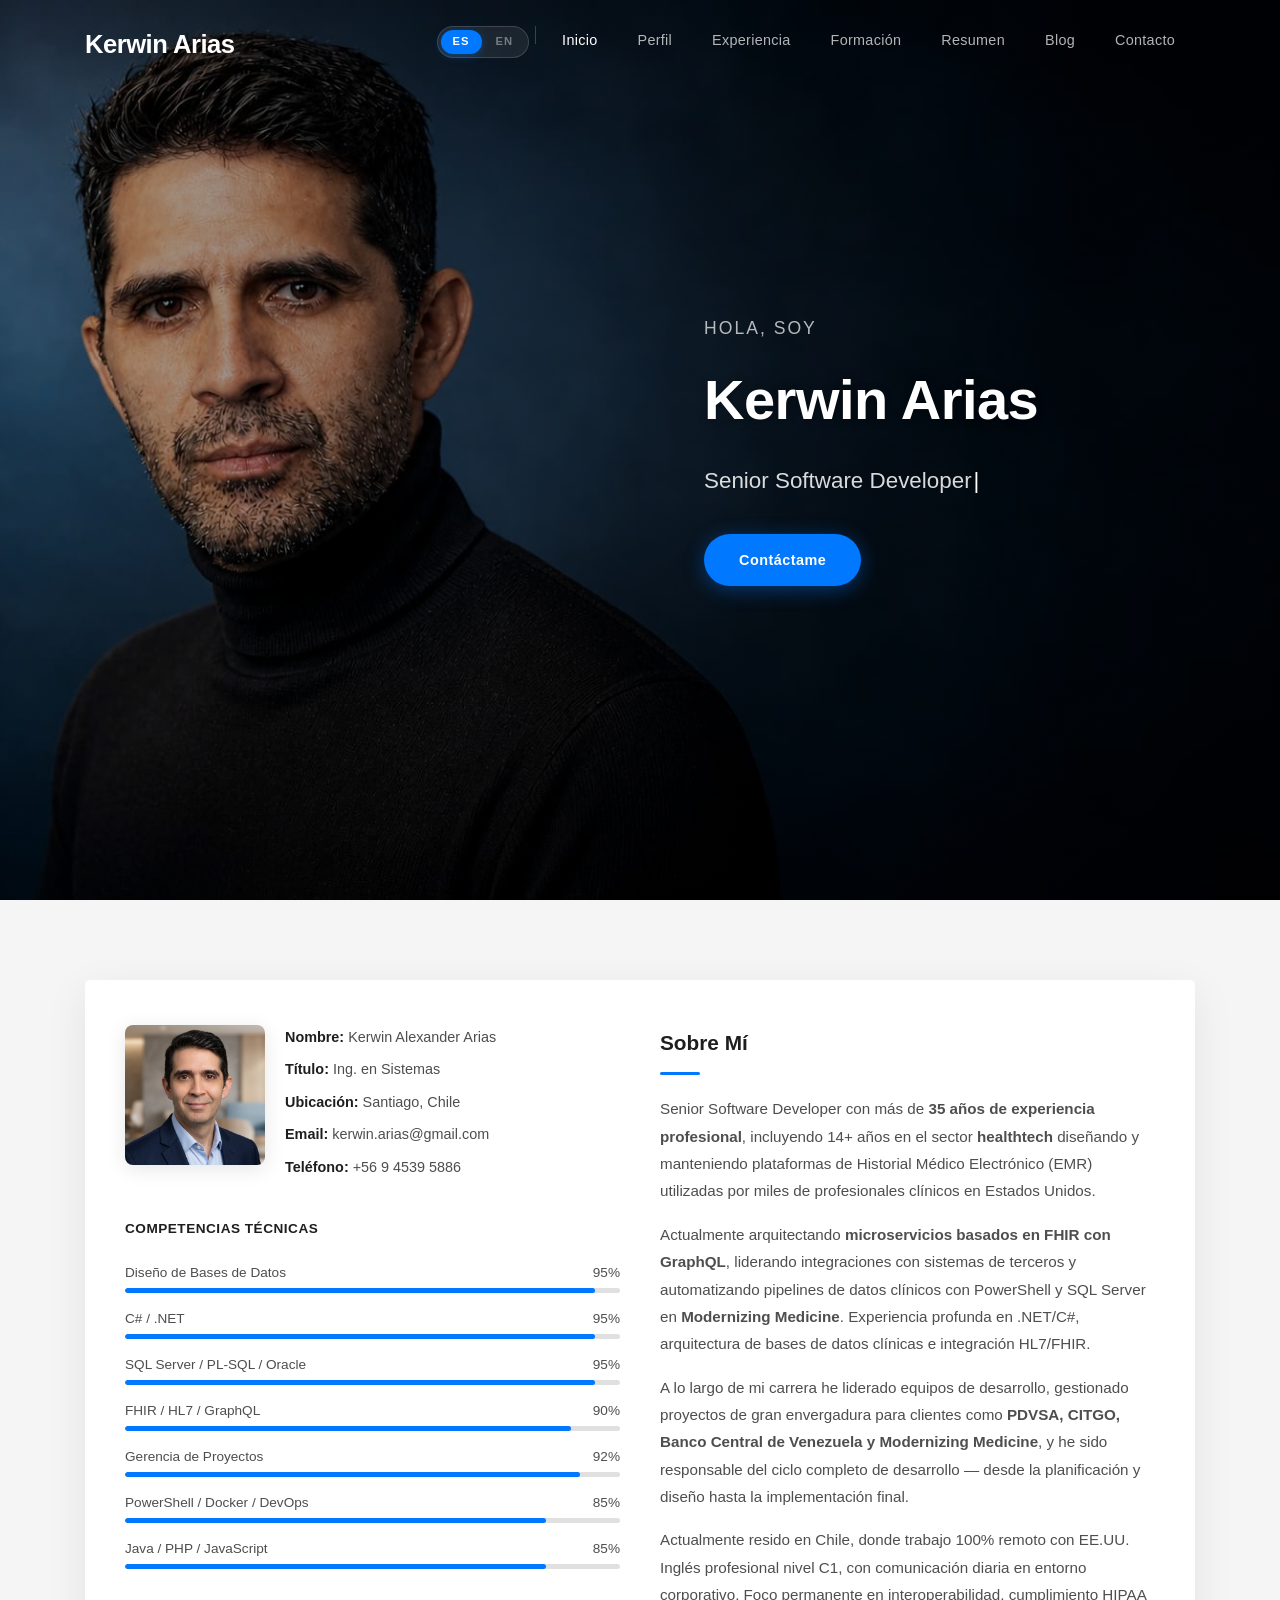
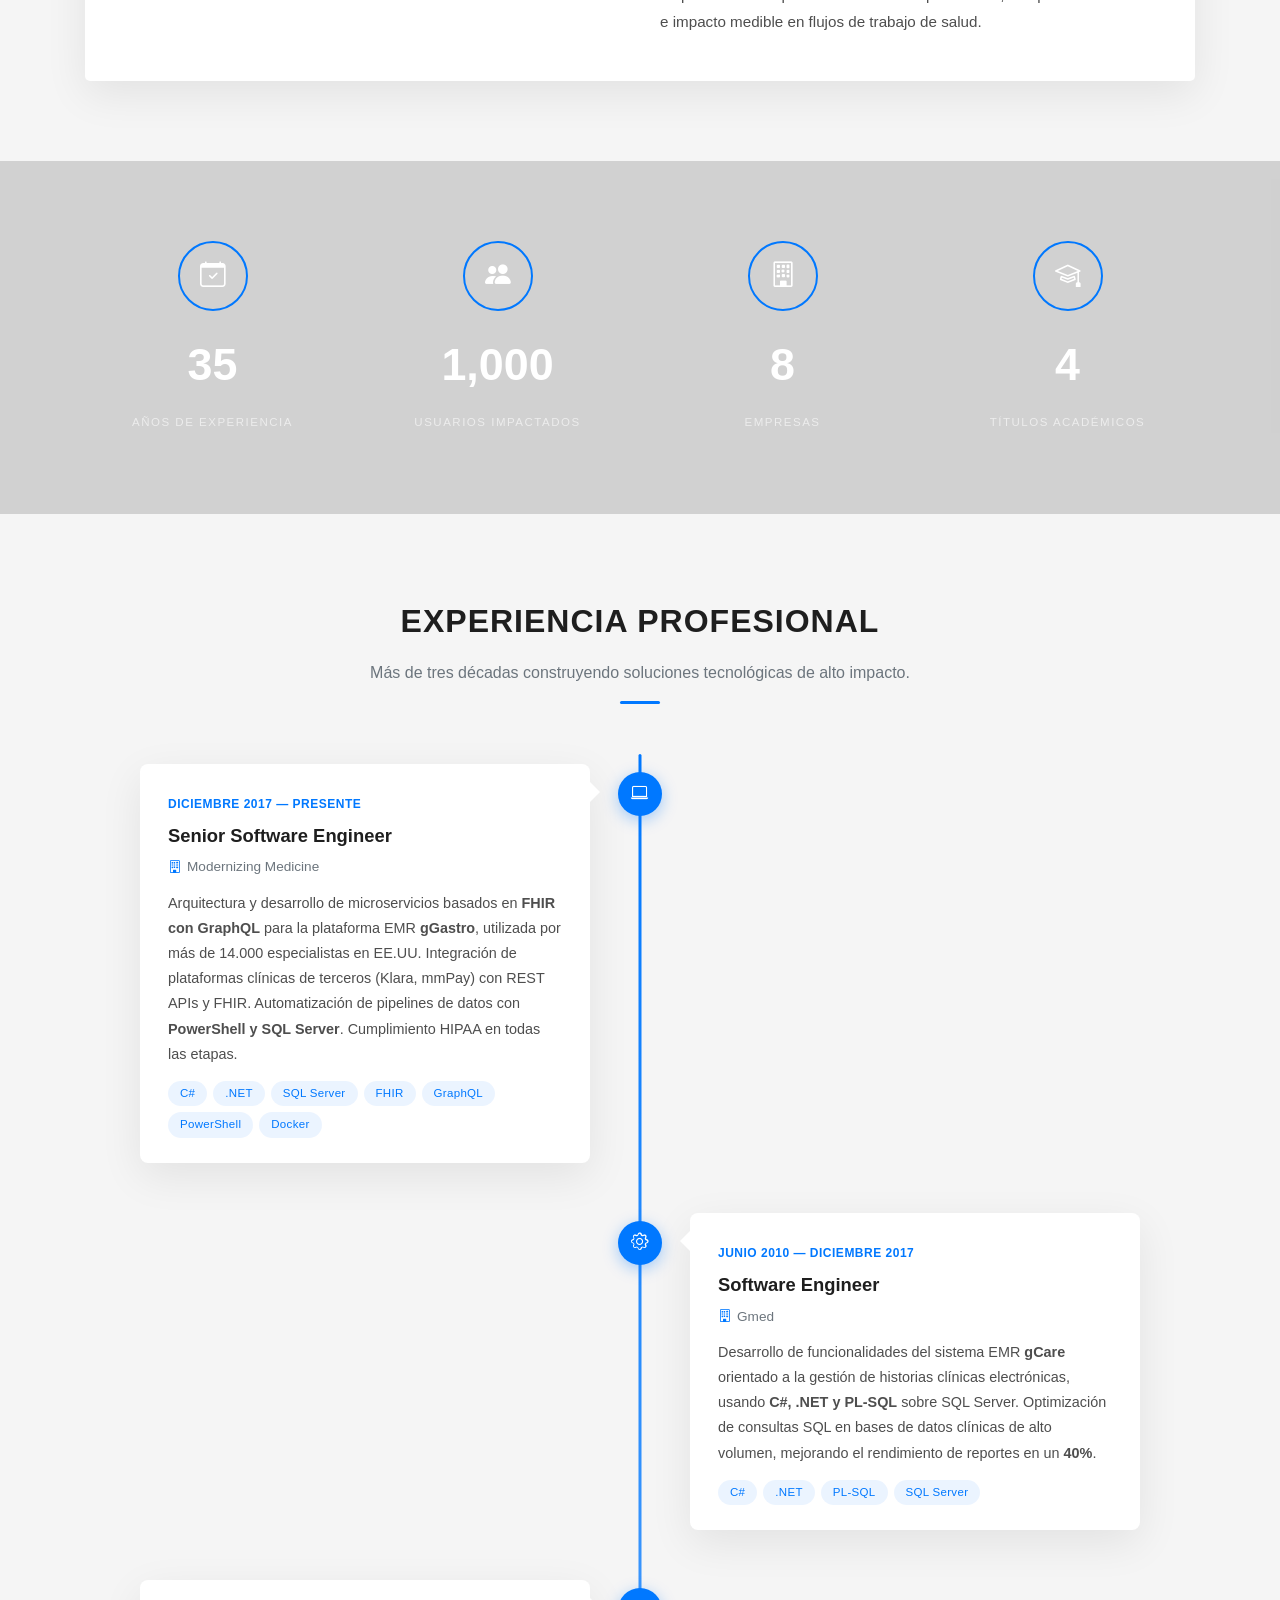
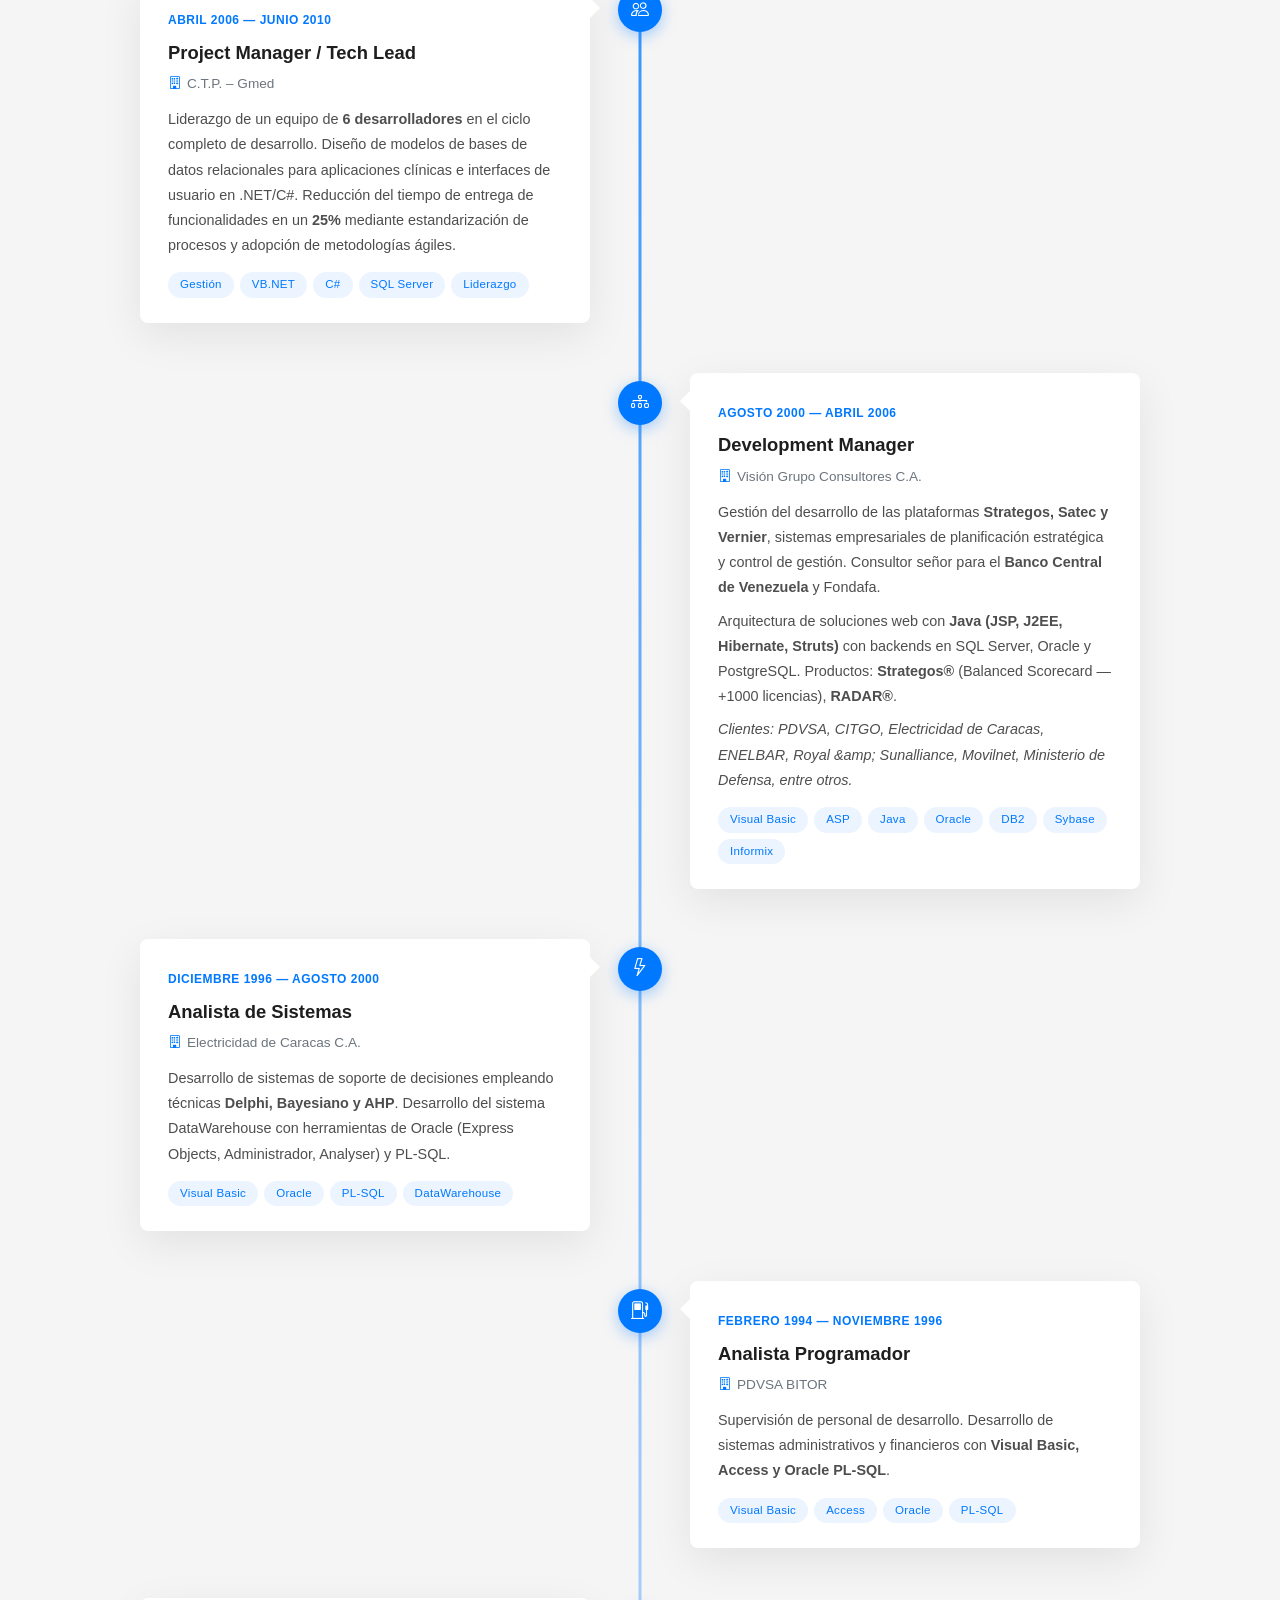
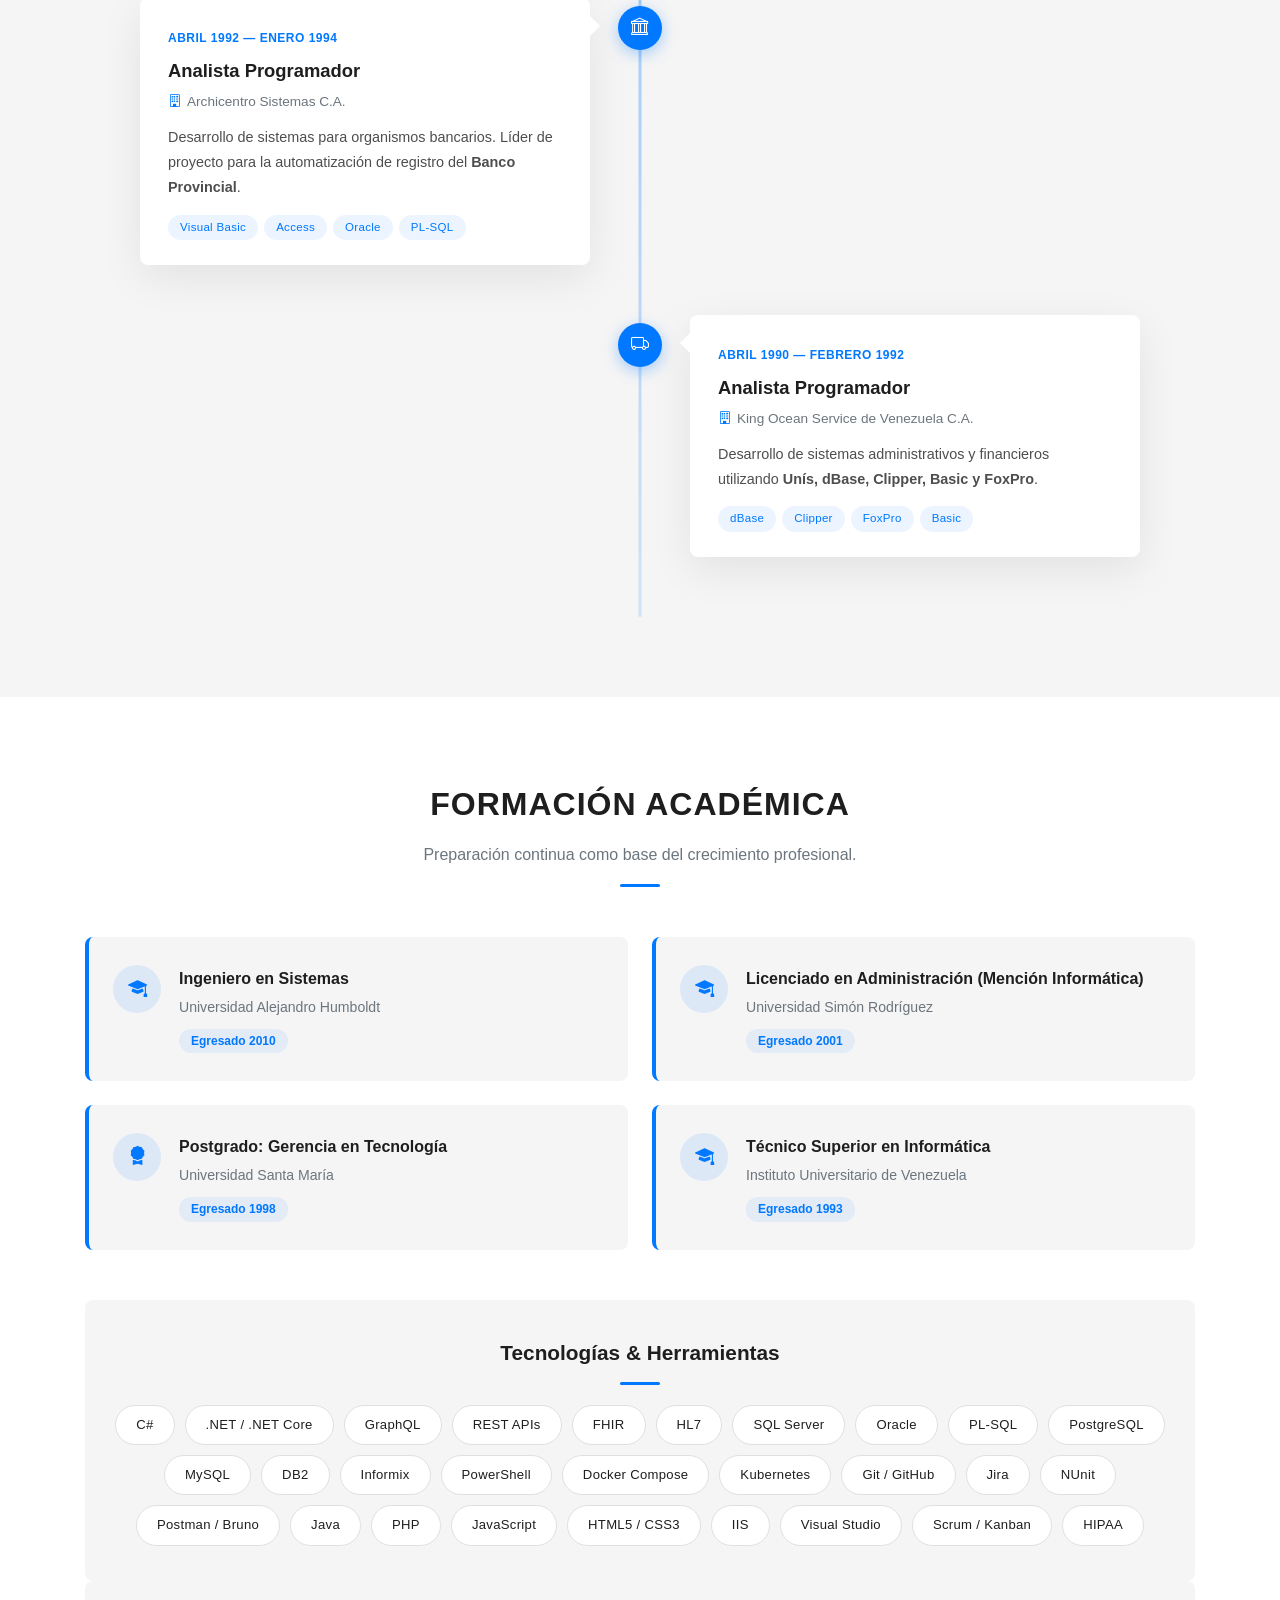
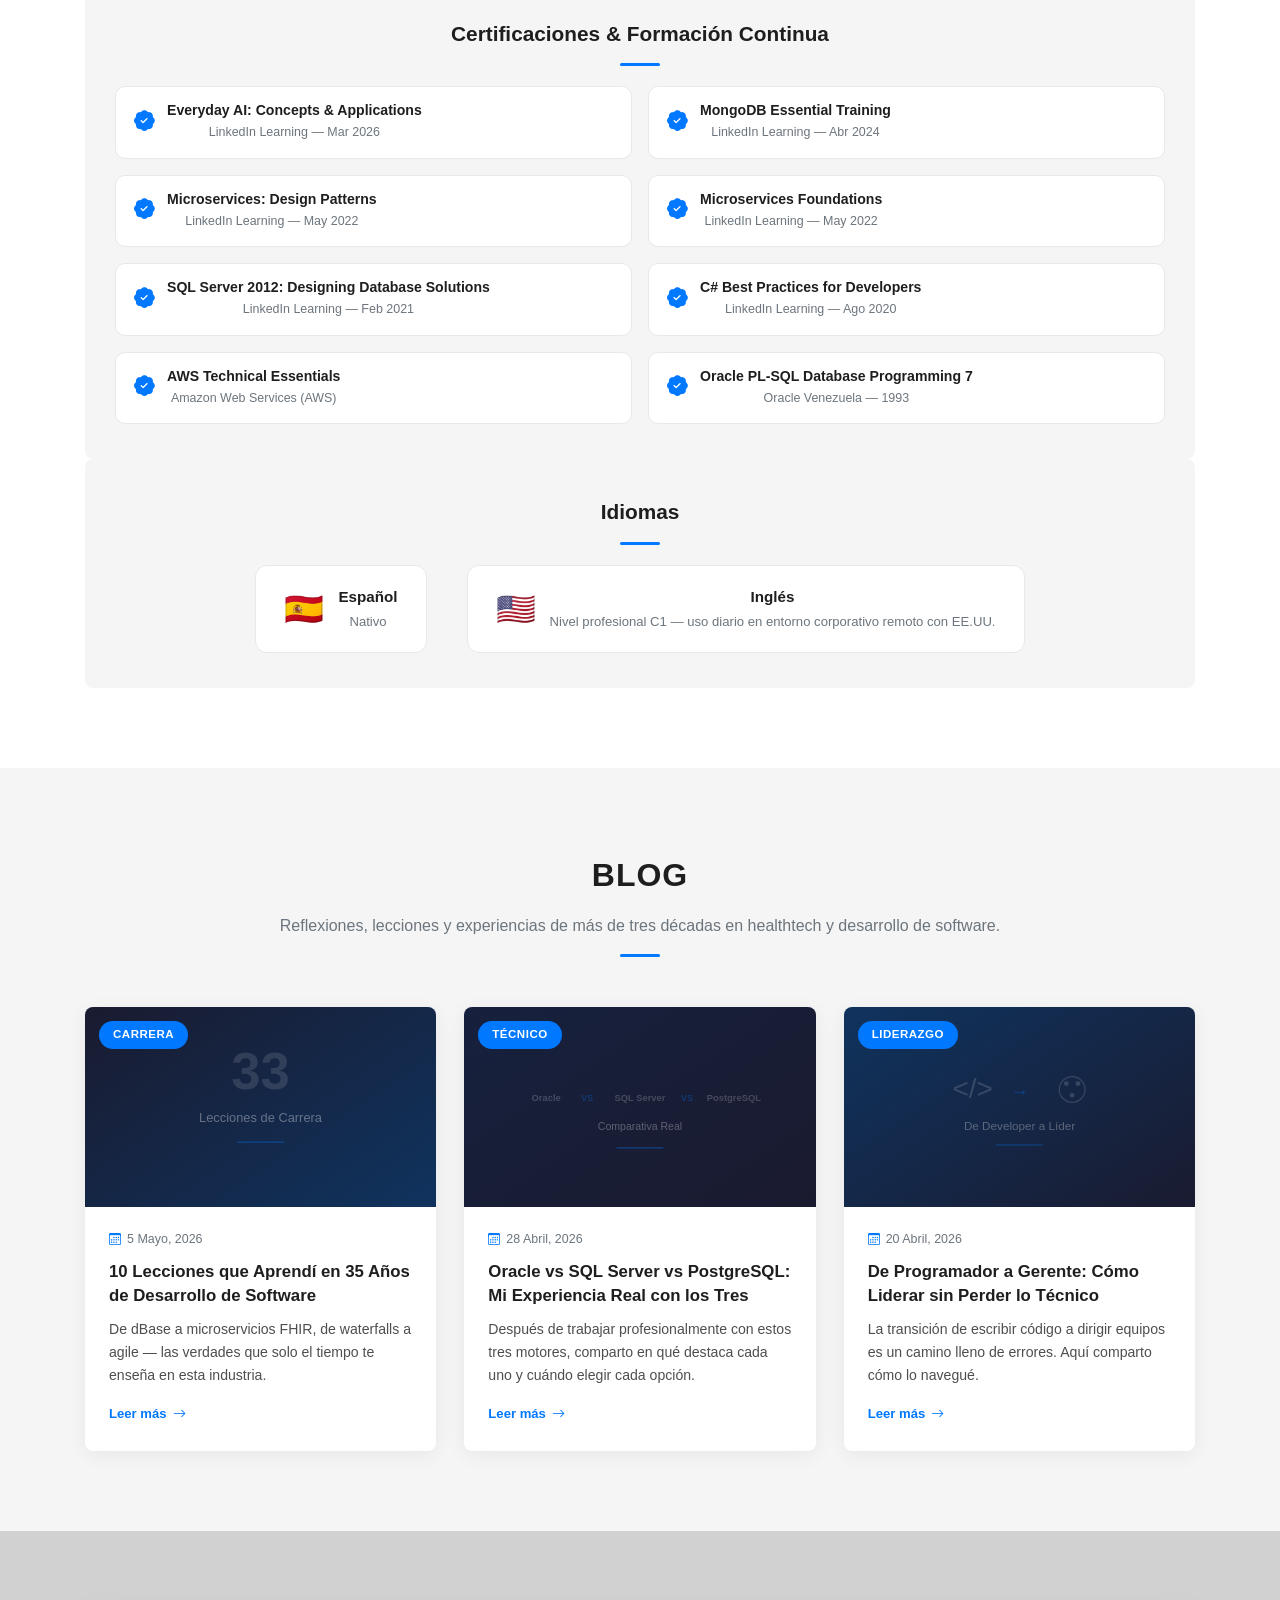
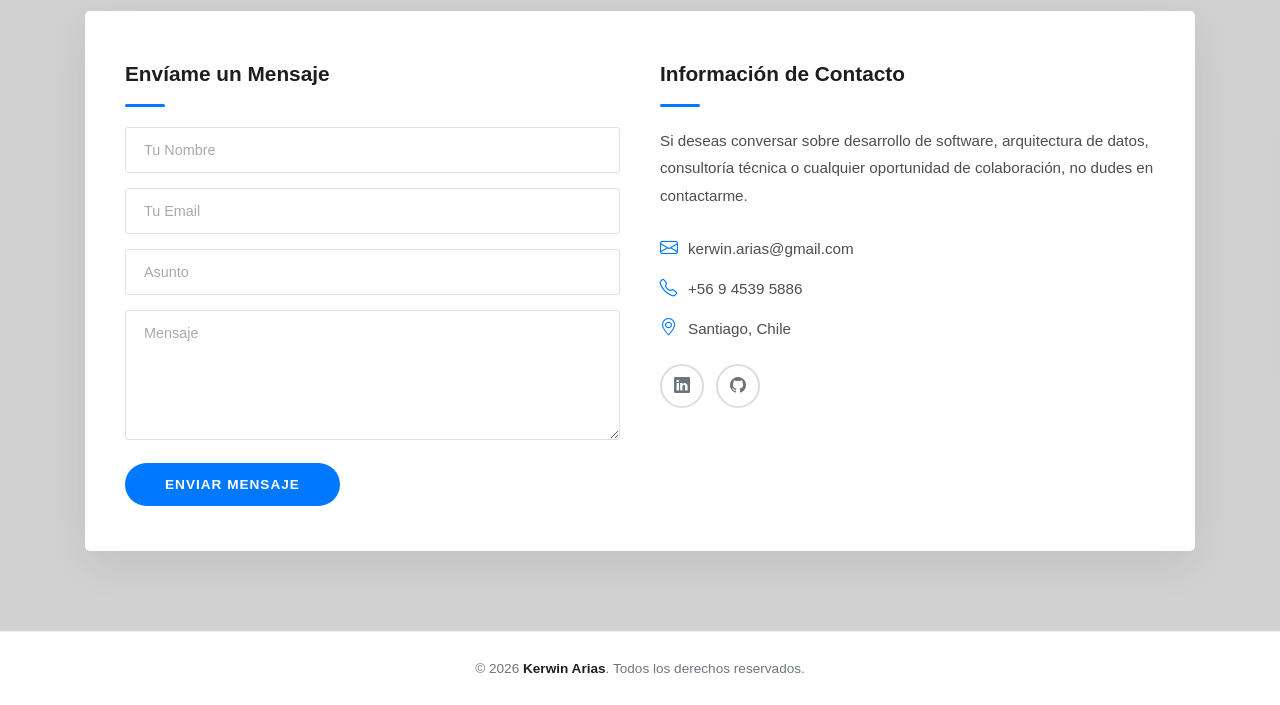
==== commit cda67a10: "Fix: mobile profile image + contact form via Formspree" ====
--- a/index.html
+++ b/index.html
@@ -14,7 +14,7 @@
   <meta property="og:locale" content="es_CL">
 
   <!-- Security Headers -->
-  <meta http-equiv="Content-Security-Policy" content="default-src 'self'; script-src 'self'; style-src 'self' 'unsafe-inline' https://fonts.googleapis.com https://cdn.jsdelivr.net https://cdnjs.cloudflare.com; font-src 'self' https://fonts.gstatic.com https://cdn.jsdelivr.net https://cdnjs.cloudflare.com data:; img-src 'self' data:; connect-src 'self'; frame-src 'none'; object-src 'none'; base-uri 'self'; form-action 'self';">
+  <meta http-equiv="Content-Security-Policy" content="default-src 'self'; script-src 'self'; style-src 'self' 'unsafe-inline' https://fonts.googleapis.com https://cdn.jsdelivr.net https://cdnjs.cloudflare.com; font-src 'self' https://fonts.gstatic.com https://cdn.jsdelivr.net https://cdnjs.cloudflare.com data:; img-src 'self' data:; connect-src 'self' https://formspree.io; frame-src 'none'; object-src 'none'; base-uri 'self'; form-action 'self' https://formspree.io;">
   <meta http-equiv="X-Content-Type-Options" content="nosniff">
   <meta name="referrer" content="strict-origin-when-cross-origin">
   <meta http-equiv="Permissions-Policy" content="camera=(), microphone=(), geolocation=(), payment=()">
@@ -483,7 +483,7 @@
           <div class="contact-row">
             <div class="contact-left">
               <div class="title-box"><h5 class="title-left" data-i18n="contact.formTitle">Envíame un Mensaje</h5></div>
-              <form id="contactForm" class="contact-form" novalidate>
+              <form id="contactForm" class="contact-form" action="https://formspree.io/f/xrejygel" method="POST" novalidate>
                 <div class="form-group"><input type="text" name="name" class="form-control" data-i18n-placeholder="contact.phName" placeholder="Tu Nombre" required></div>
                 <div class="form-group"><input type="email" name="email" class="form-control" data-i18n-placeholder="contact.phEmail" placeholder="Tu Email" required></div>
                 <div class="form-group"><input type="text" name="subject" class="form-control" data-i18n-placeholder="contact.phSubject" placeholder="Asunto" required></div>
--- a/css/style.css
+++ b/css/style.css
@@ -1363,7 +1363,8 @@
 
   .about-box { padding: 30px 20px; }
   .about-top-row { grid-template-columns: 1fr; text-align: center; }
-  .about-img { margin: 0 auto; width: 120px; height: 120px; }
+  .about-img { margin: 0 auto; width: 120px; height: 120px; overflow: hidden; border-radius: 50%; }
+  .profile-photo { object-position: center 15%; }
 
   .counter-row { grid-template-columns: repeat(2, 1fr); }
 
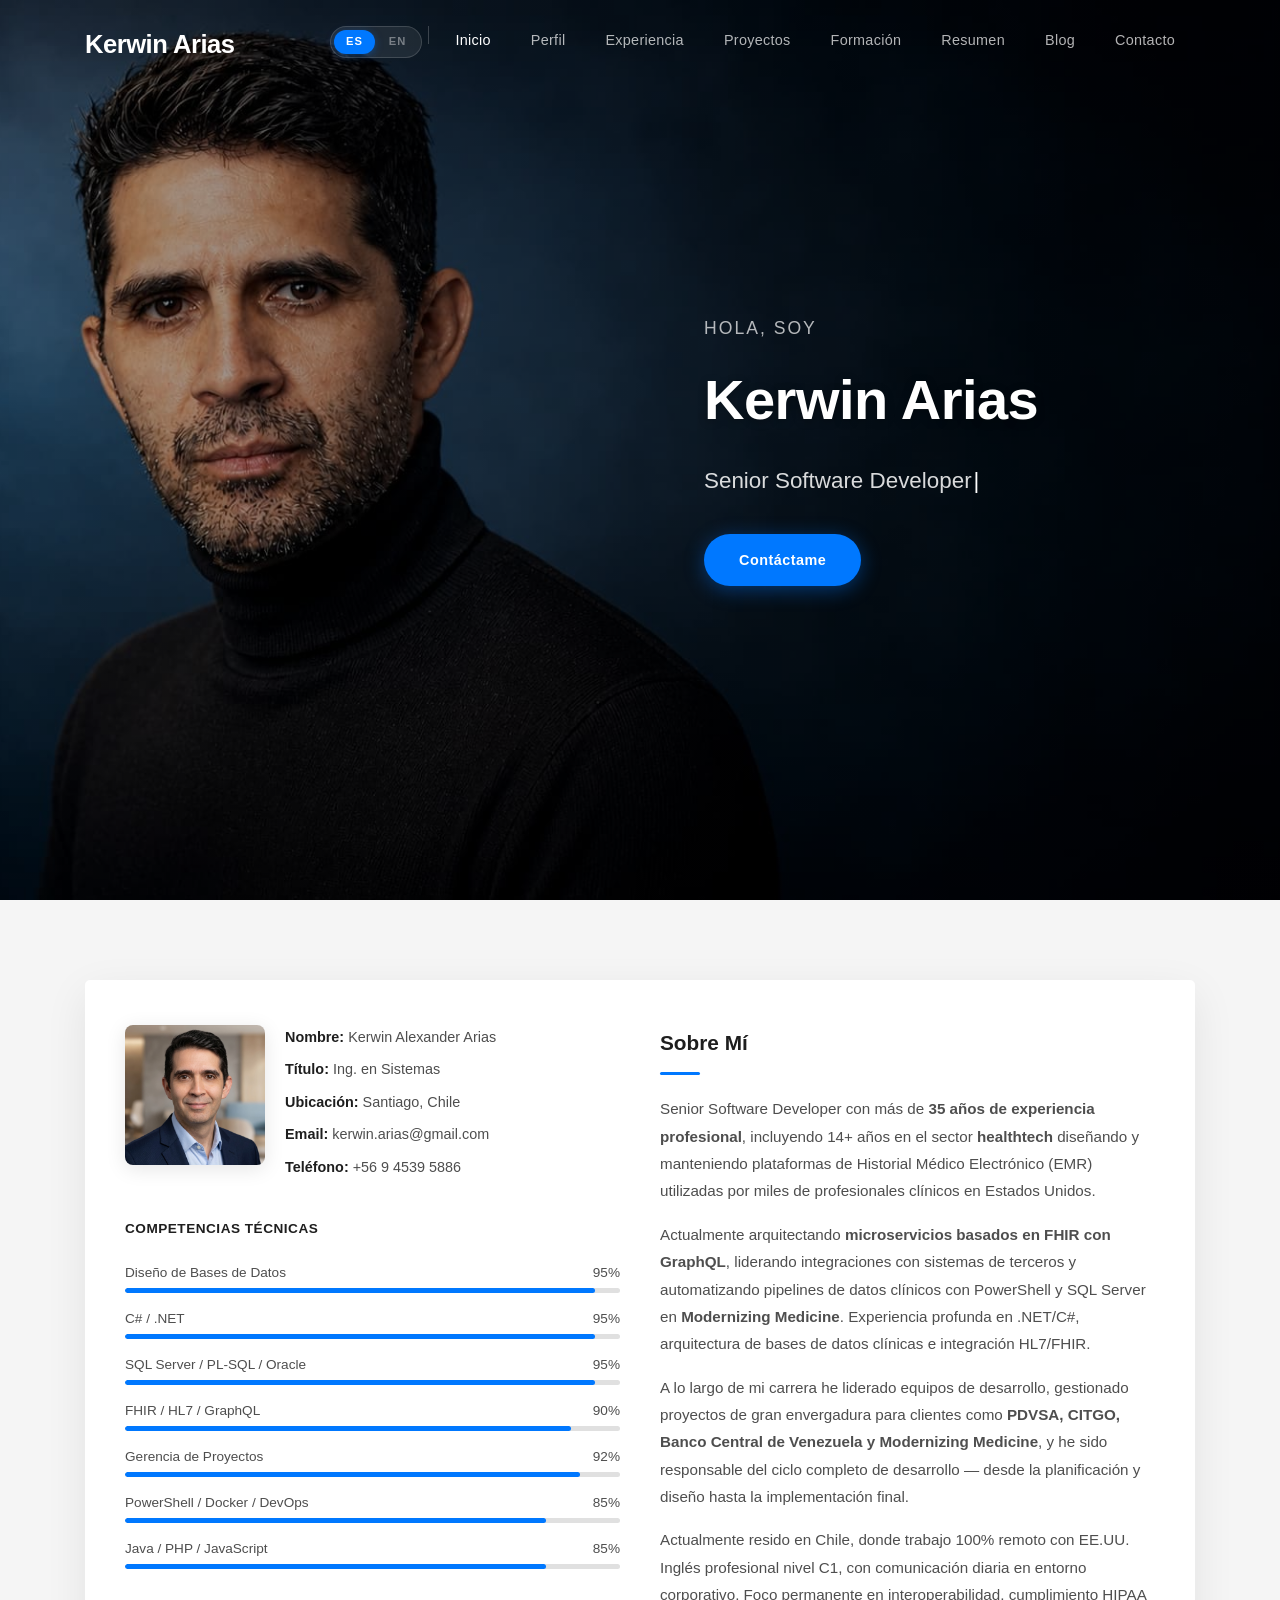
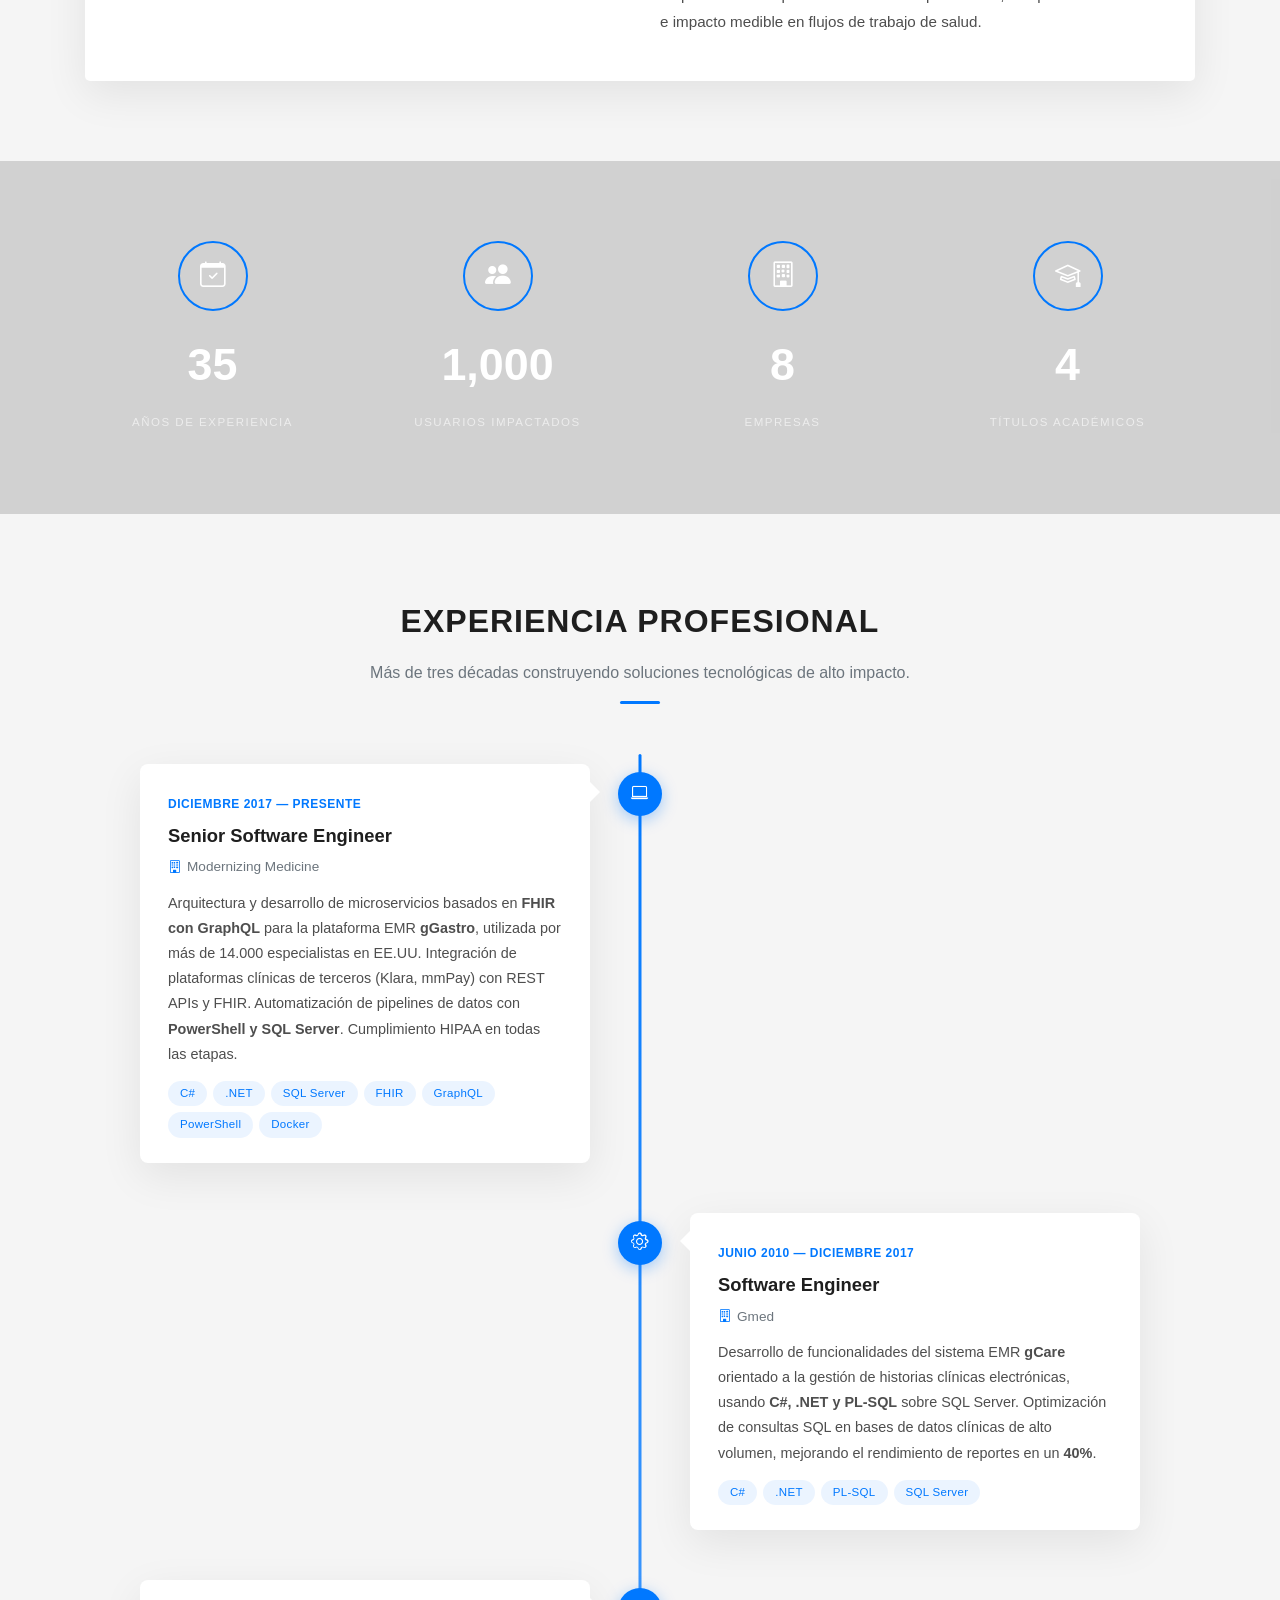
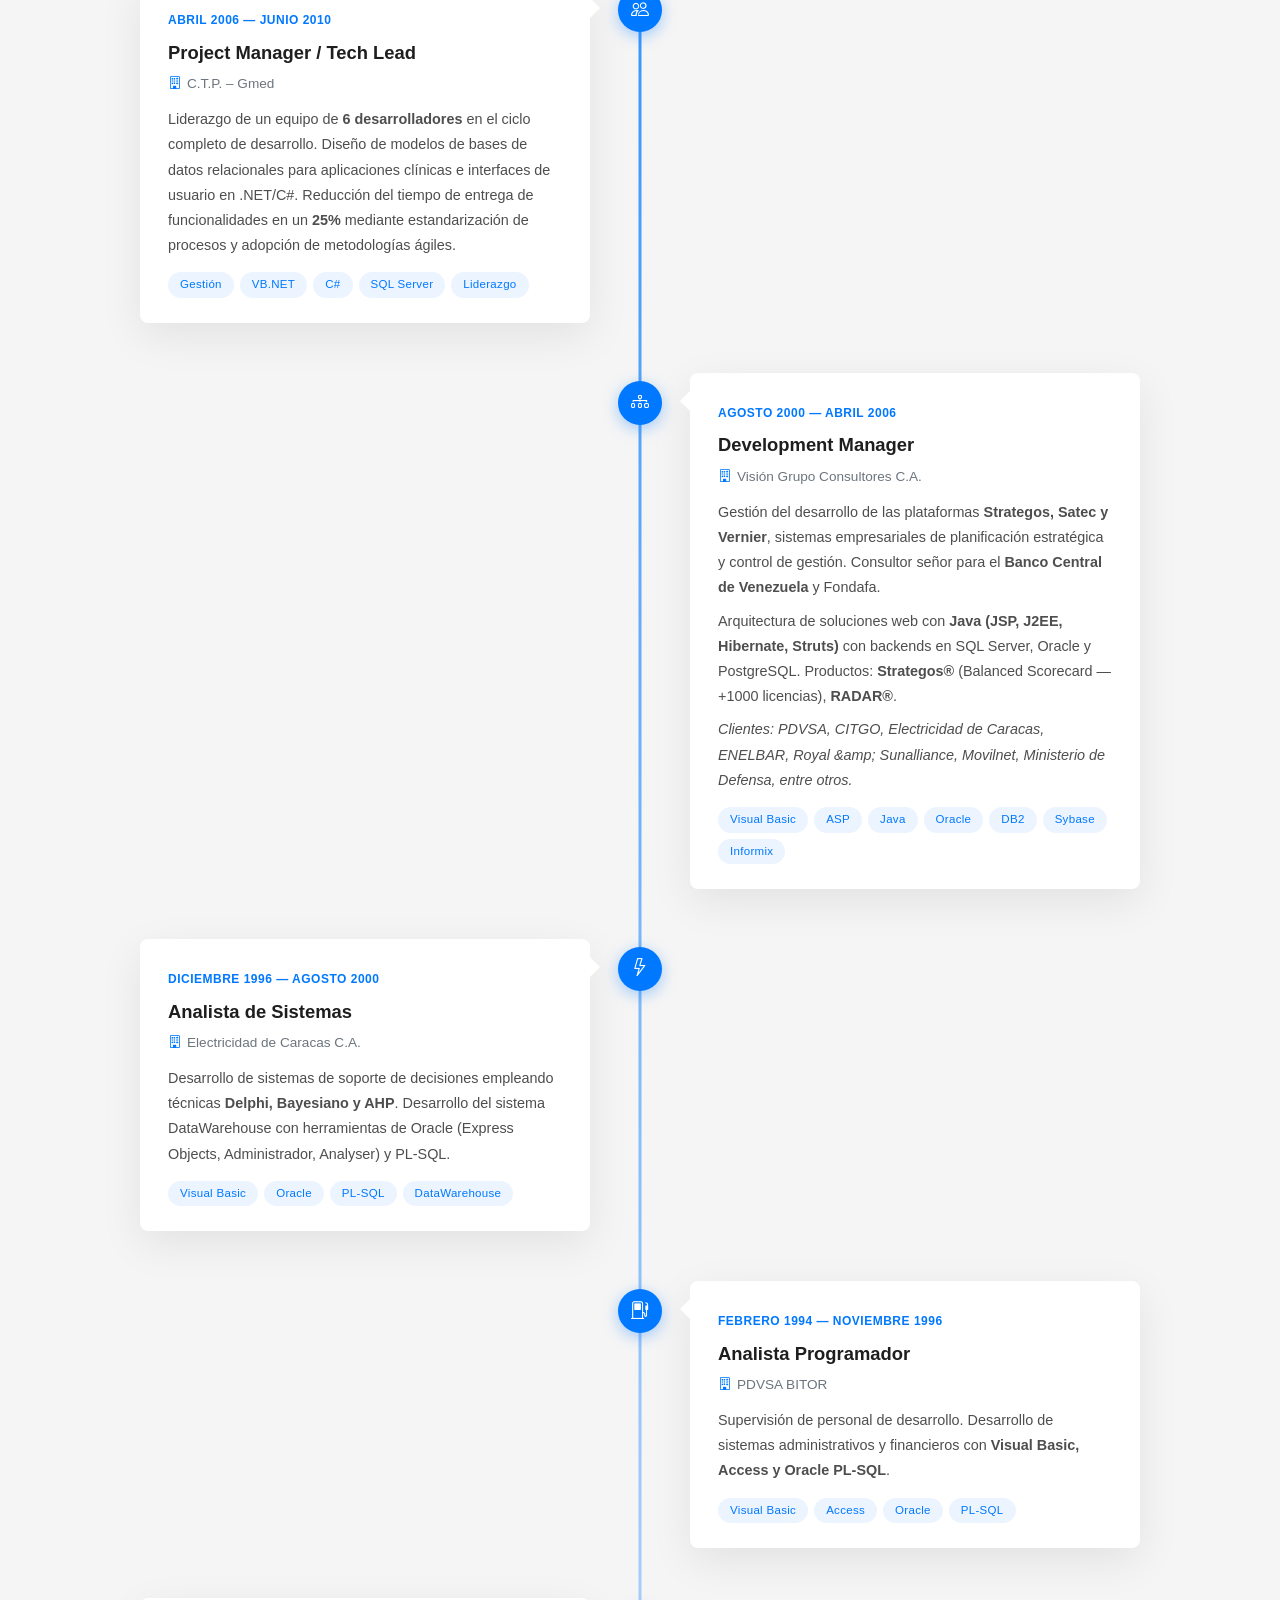
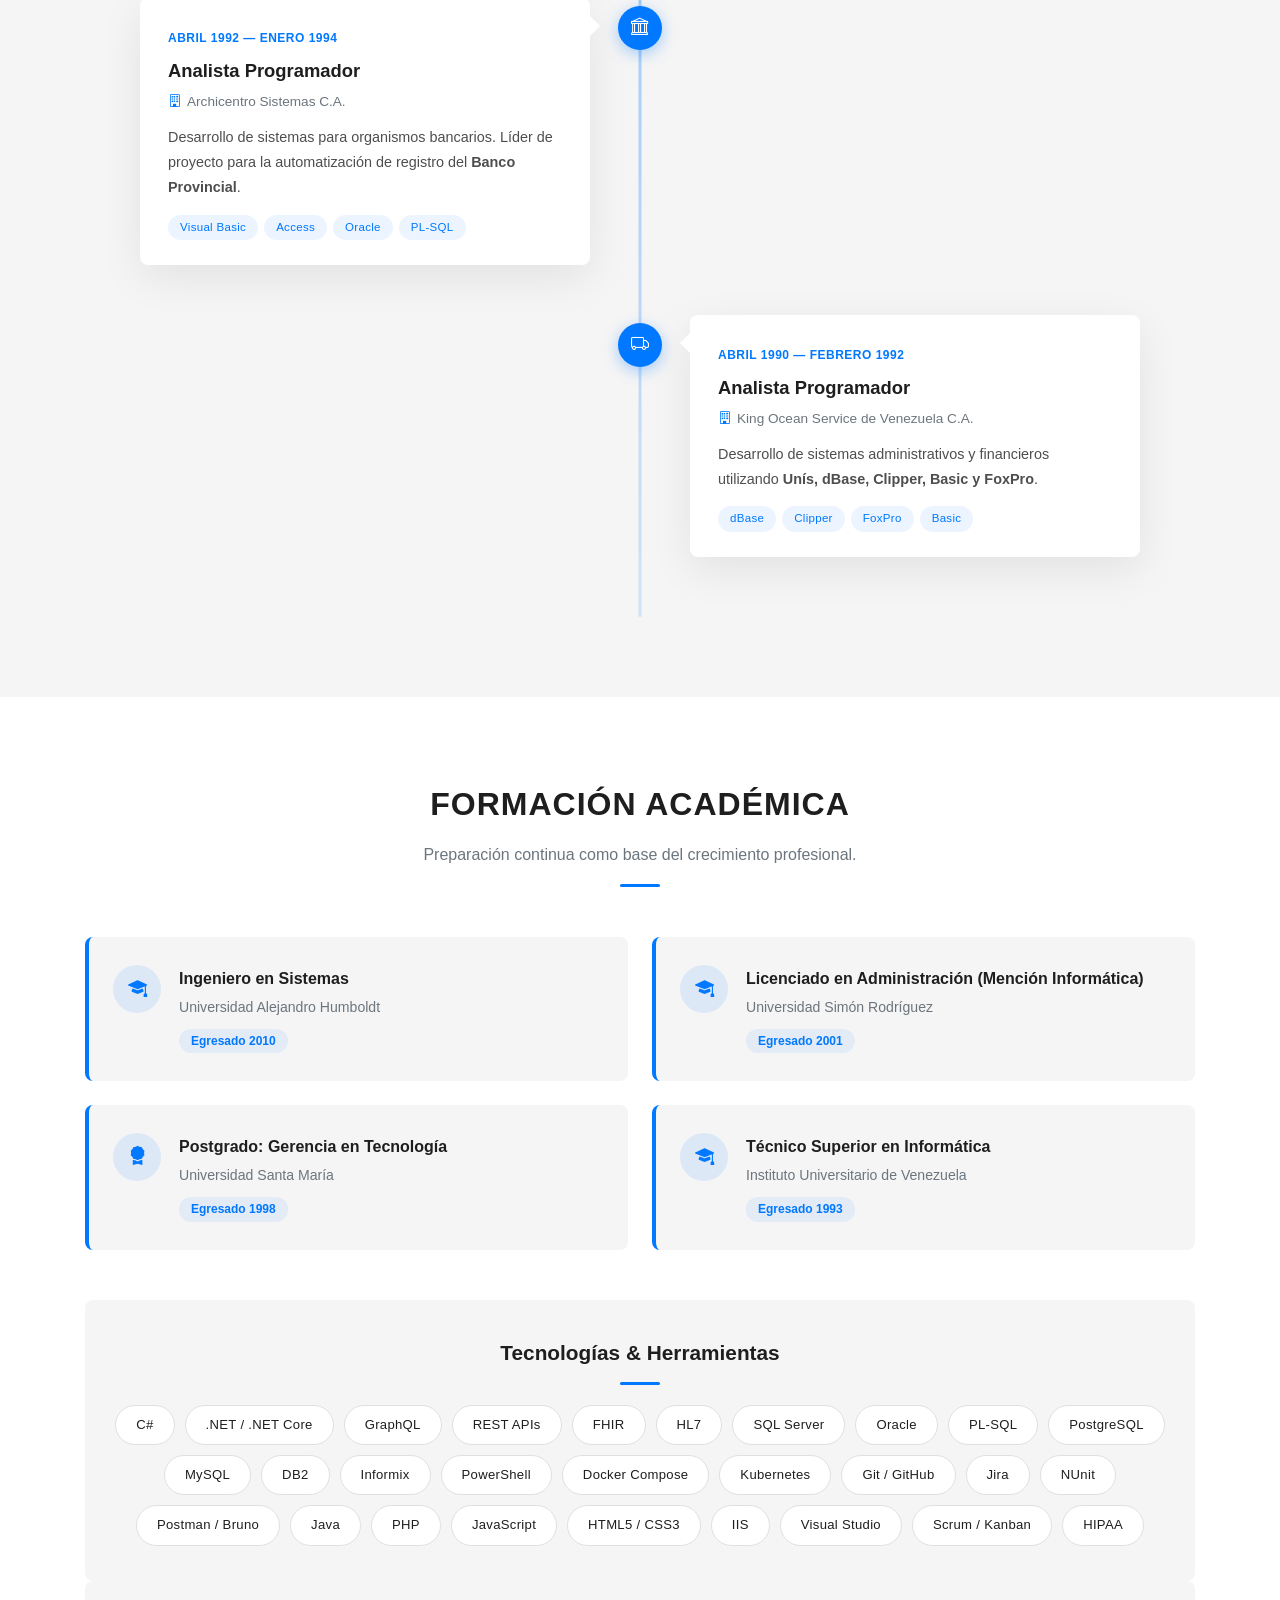
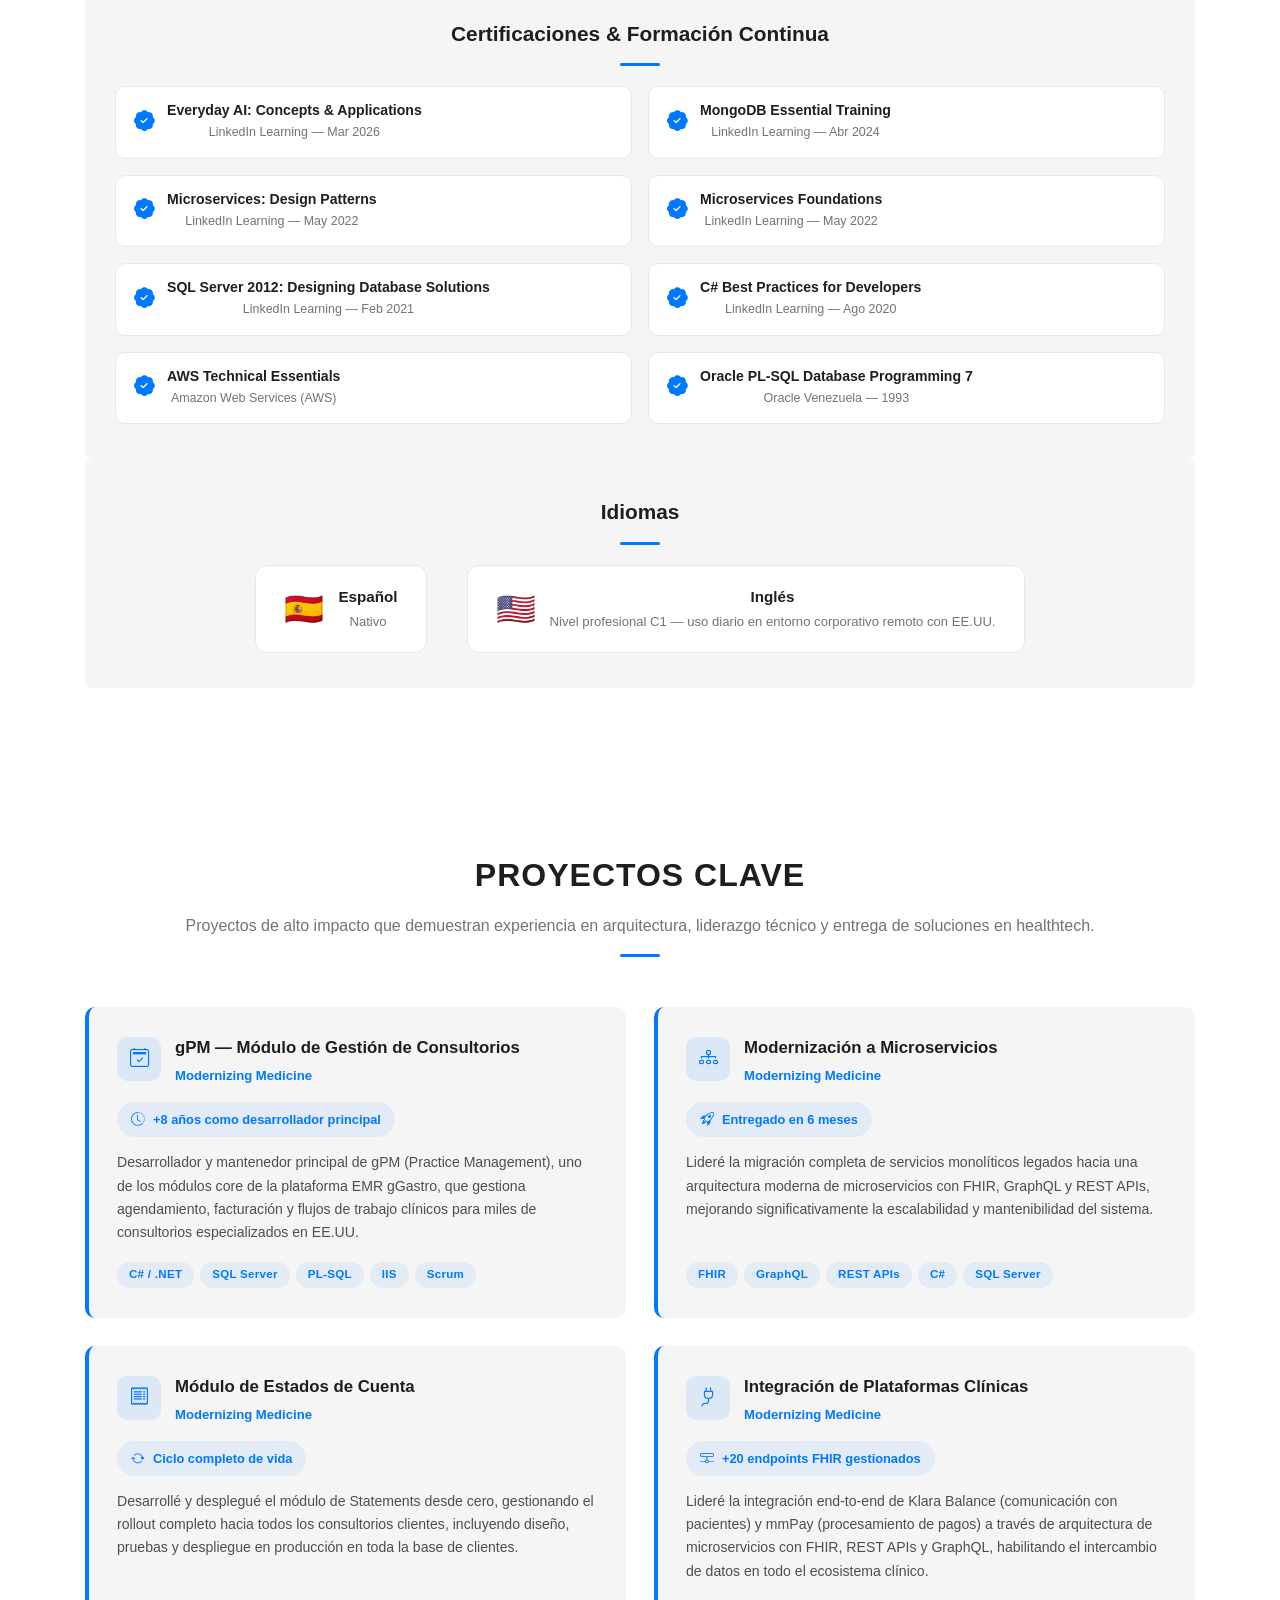
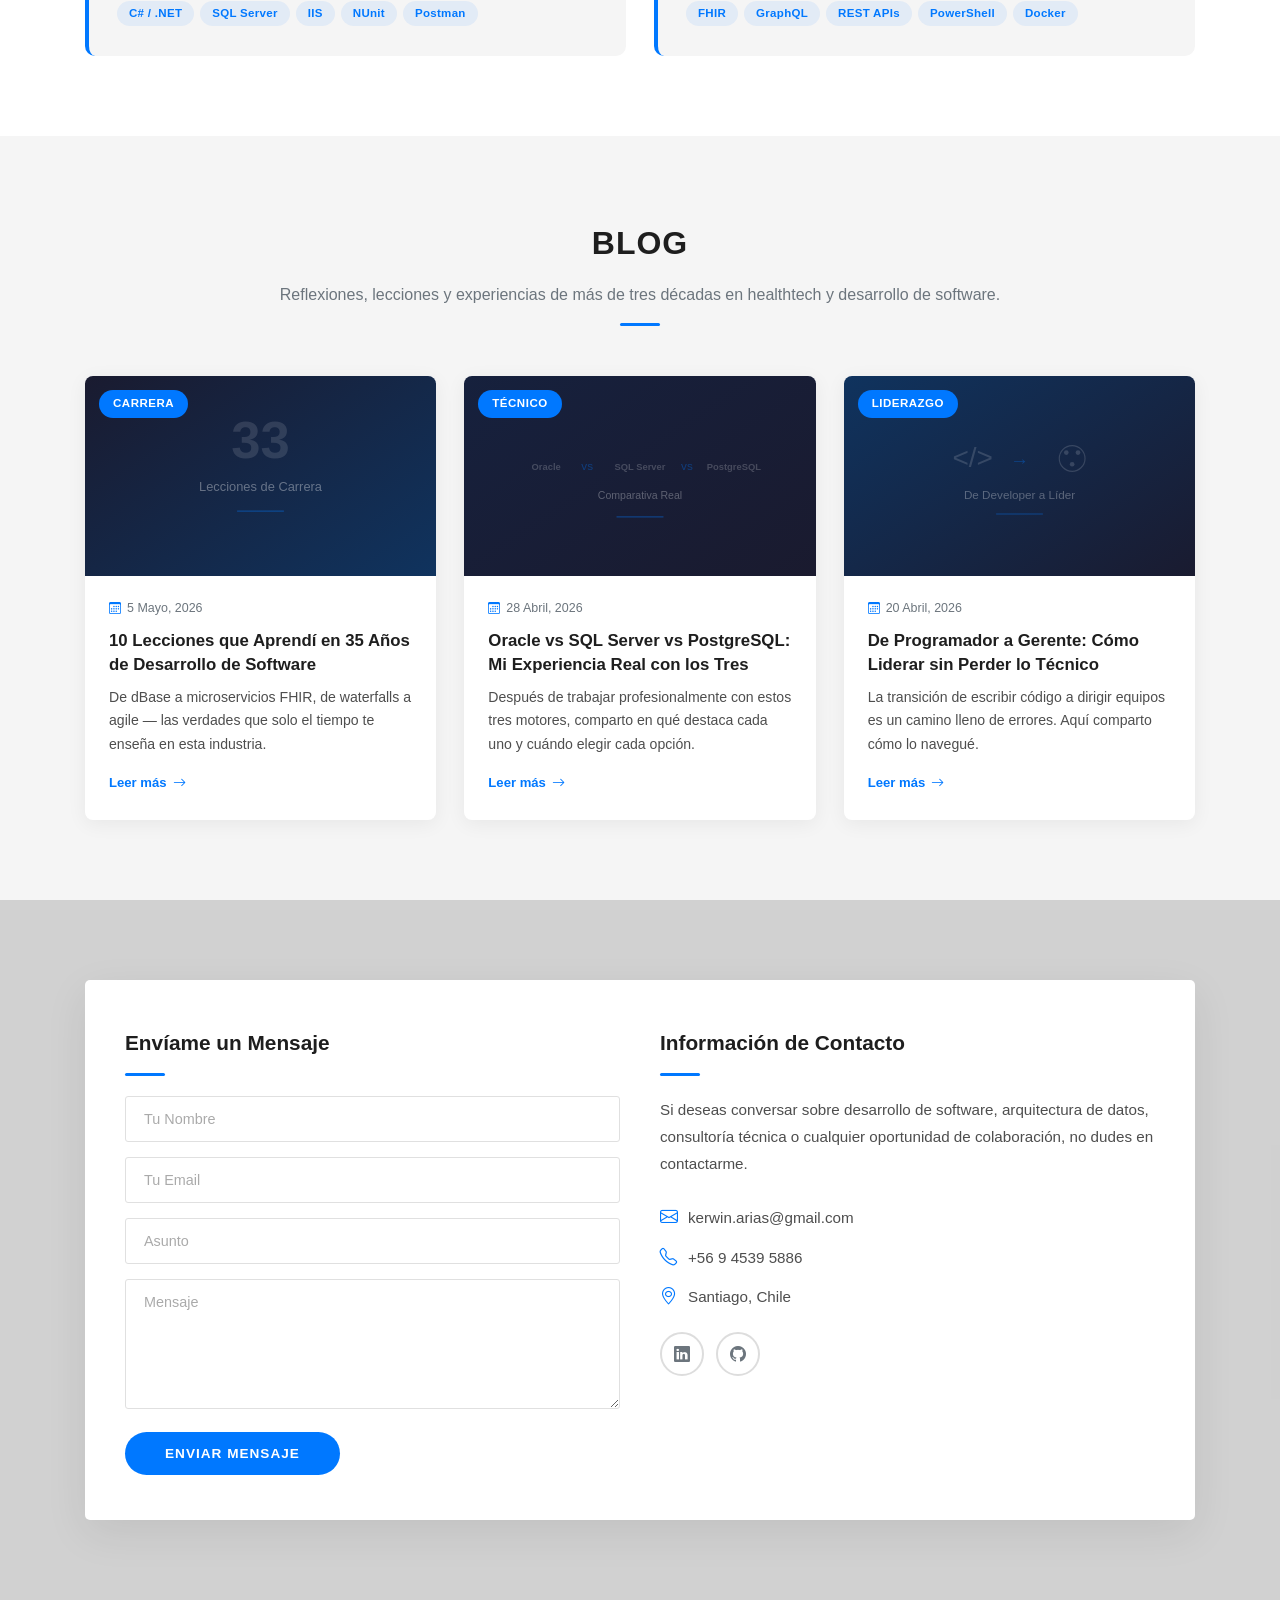
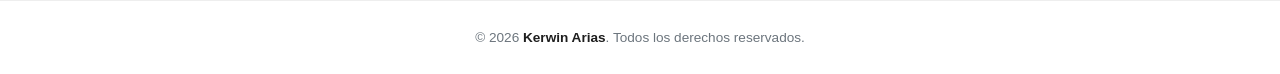
==== commit db4f2a3d: "Add Key Projects section with case-study cards + nav link" ====
--- a/index.html
+++ b/index.html
@@ -45,6 +45,7 @@
           <li><a class="nav-link scrollto active" href="#hero" data-i18n="nav.home">Inicio</a></li>
           <li><a class="nav-link scrollto" href="#about" data-i18n="nav.about">Perfil</a></li>
           <li><a class="nav-link scrollto" href="#experience" data-i18n="nav.experience">Experiencia</a></li>
+          <li><a class="nav-link scrollto" href="#projects" data-i18n="nav.projects">Proyectos</a></li>
           <li><a class="nav-link scrollto" href="#education" data-i18n="nav.education">Formación</a></li>
           <li><a class="nav-link" href="resume.html" data-i18n="nav.resume">Resumen</a></li>
           <li><a class="nav-link scrollto" href="#blog" data-i18n="nav.blog">Blog</a></li>
@@ -420,6 +421,96 @@
       </div>
     </section>
 
+    <!-- ======== KEY PROJECTS ======== -->
+    <section id="projects" class="projects-section">
+      <div class="container">
+        <div class="title-box text-center">
+          <h3 class="section-title" data-i18n="proj.heading">Proyectos Clave</h3>
+          <p class="section-subtitle" data-i18n="proj.subtitle">Proyectos de alto impacto que demuestran experiencia en arquitectura, liderazgo técnico y entrega de soluciones en healthtech.</p>
+          <div class="line-divider"></div>
+        </div>
+
+        <div class="projects-grid">
+          <!-- Project 1: gPM -->
+          <div class="project-card">
+            <div class="project-header">
+              <div class="project-icon"><i class="bi bi-calendar2-check"></i></div>
+              <div>
+                <h4 class="project-title" data-i18n="proj.1title">gPM — Módulo de Gestión de Consultorios</h4>
+                <span class="project-company">Modernizing Medicine</span>
+              </div>
+            </div>
+            <div class="project-metric">
+              <i class="bi bi-clock-history"></i>
+              <span data-i18n="proj.1metric">+8 años como desarrollador principal</span>
+            </div>
+            <p class="project-desc" data-i18n="proj.1desc">Desarrollador y mantenedor principal de gPM (Practice Management), uno de los módulos core de la plataforma EMR gGastro, que gestiona agendamiento, facturación y flujos de trabajo clínicos para miles de consultorios especializados en EE.UU.</p>
+            <div class="project-tags">
+              <span>C# / .NET</span><span>SQL Server</span><span>PL-SQL</span><span>IIS</span><span>Scrum</span>
+            </div>
+          </div>
+
+          <!-- Project 2: Microservices -->
+          <div class="project-card">
+            <div class="project-header">
+              <div class="project-icon"><i class="bi bi-diagram-3"></i></div>
+              <div>
+                <h4 class="project-title" data-i18n="proj.2title">Modernización a Microservicios</h4>
+                <span class="project-company">Modernizing Medicine</span>
+              </div>
+            </div>
+            <div class="project-metric">
+              <i class="bi bi-rocket-takeoff"></i>
+              <span data-i18n="proj.2metric">Entregado en 6 meses</span>
+            </div>
+            <p class="project-desc" data-i18n="proj.2desc">Lideré la migración completa de servicios monolíticos legados hacia una arquitectura moderna de microservicios con FHIR, GraphQL y REST APIs, mejorando significativamente la escalabilidad y mantenibilidad del sistema.</p>
+            <div class="project-tags">
+              <span>FHIR</span><span>GraphQL</span><span>REST APIs</span><span>C#</span><span>SQL Server</span>
+            </div>
+          </div>
+
+          <!-- Project 3: Statements -->
+          <div class="project-card">
+            <div class="project-header">
+              <div class="project-icon"><i class="bi bi-receipt"></i></div>
+              <div>
+                <h4 class="project-title" data-i18n="proj.3title">Módulo de Estados de Cuenta</h4>
+                <span class="project-company">Modernizing Medicine</span>
+              </div>
+            </div>
+            <div class="project-metric">
+              <i class="bi bi-arrow-repeat"></i>
+              <span data-i18n="proj.3metric">Ciclo completo de vida</span>
+            </div>
+            <p class="project-desc" data-i18n="proj.3desc">Desarrollé y desplegué el módulo de Statements desde cero, gestionando el rollout completo hacia todos los consultorios clientes, incluyendo diseño, pruebas y despliegue en producción en toda la base de clientes.</p>
+            <div class="project-tags">
+              <span>C# / .NET</span><span>SQL Server</span><span>IIS</span><span>NUnit</span><span>Postman</span>
+            </div>
+          </div>
+
+          <!-- Project 4: Third-party Integrations -->
+          <div class="project-card">
+            <div class="project-header">
+              <div class="project-icon"><i class="bi bi-plug"></i></div>
+              <div>
+                <h4 class="project-title" data-i18n="proj.4title">Integración de Plataformas Clínicas</h4>
+                <span class="project-company">Modernizing Medicine</span>
+              </div>
+            </div>
+            <div class="project-metric">
+              <i class="bi bi-hdd-network"></i>
+              <span data-i18n="proj.4metric">+20 endpoints FHIR gestionados</span>
+            </div>
+            <p class="project-desc" data-i18n="proj.4desc">Lideré la integración end-to-end de Klara Balance (comunicación con pacientes) y mmPay (procesamiento de pagos) a través de arquitectura de microservicios con FHIR, REST APIs y GraphQL, habilitando el intercambio de datos en todo el ecosistema clínico.</p>
+            <div class="project-tags">
+              <span>FHIR</span><span>GraphQL</span><span>REST APIs</span><span>PowerShell</span><span>Docker</span>
+            </div>
+          </div>
+        </div>
+
+      </div>
+    </section>
+
     <!-- ======== BLOG ======== -->
     <section id="blog" class="blog-section">
       <div class="container">
--- a/css/style.css
+++ b/css/style.css
@@ -937,6 +937,114 @@
 }
 
 /* ==========================================
+   KEY PROJECTS SECTION
+   ========================================== */
+.projects-section {
+  padding: 80px 0;
+  background: var(--white);
+}
+
+.projects-grid {
+  display: grid;
+  grid-template-columns: repeat(2, 1fr);
+  gap: 28px;
+}
+
+.project-card {
+  background: var(--body-bg);
+  border-radius: 10px;
+  padding: 30px 28px;
+  border-left: 4px solid var(--primary-color);
+  transition: var(--transition);
+  display: flex;
+  flex-direction: column;
+}
+
+.project-card:hover {
+  transform: translateY(-4px);
+  box-shadow: 0 12px 36px rgba(0, 0, 0, 0.1);
+}
+
+.project-header {
+  display: flex;
+  align-items: flex-start;
+  gap: 14px;
+  margin-bottom: 14px;
+}
+
+.project-icon {
+  width: 44px;
+  height: 44px;
+  min-width: 44px;
+  background: rgba(var(--primary-rgb), 0.1);
+  border-radius: 10px;
+  display: flex;
+  align-items: center;
+  justify-content: center;
+  font-size: 1.2rem;
+  color: var(--primary-color);
+}
+
+.project-title {
+  font-family: var(--font-heading);
+  font-size: 1.05rem;
+  font-weight: 700;
+  color: var(--heading-color);
+  margin-bottom: 2px;
+  line-height: 1.3;
+}
+
+.project-company {
+  font-size: 0.82rem;
+  color: var(--primary-color);
+  font-weight: 600;
+}
+
+.project-metric {
+  display: inline-flex;
+  align-items: center;
+  gap: 8px;
+  padding: 6px 14px;
+  background: rgba(var(--primary-rgb), 0.08);
+  border-radius: 20px;
+  font-size: 0.8rem;
+  font-weight: 600;
+  color: var(--primary-color);
+  margin-bottom: 14px;
+  align-self: flex-start;
+}
+
+.project-metric i {
+  font-size: 0.85rem;
+}
+
+.project-desc {
+  font-size: 0.88rem;
+  color: var(--text-color);
+  line-height: 1.65;
+  margin-bottom: 18px;
+  flex-grow: 1;
+}
+
+.project-tags {
+  display: flex;
+  flex-wrap: wrap;
+  gap: 6px;
+}
+
+.project-tags span {
+  display: inline-block;
+  padding: 3px 12px;
+  font-size: 0.72rem;
+  font-family: var(--font-heading);
+  font-weight: 600;
+  color: var(--primary-color);
+  background: rgba(var(--primary-rgb), 0.08);
+  border-radius: 20px;
+  letter-spacing: 0.3px;
+}
+
+/* ==========================================
    BLOG SECTION
    ========================================== */
 .blog-section {
@@ -1284,7 +1392,7 @@
    RESPONSIVE
    ========================================== */
 @media (max-width: 992px) {
-  .hero { justify-content: center; background-position: center center; }
+  .hero { justify-content: center; background-image: url('../assets/images/hero-bg-mobile.jpg'); background-position: center center; background-size: cover; }
   .hero-content { width: 100%; padding: 0 30px; }
   .hero-inner { text-align: center; margin: 0 auto; }
   .hero-overlay { background: rgba(0,0,0,0.55); }
@@ -1315,6 +1423,8 @@
   .lang-item { width: 100%; max-width: 400px; }
 
   .blog-grid { grid-template-columns: 1fr 1fr; }
+
+  .projects-grid { grid-template-columns: 1fr; }
 
   .contact-row { grid-template-columns: 1fr; }
 
@@ -1364,7 +1474,7 @@
   .about-box { padding: 30px 20px; }
   .about-top-row { grid-template-columns: 1fr; text-align: center; }
   .about-img { margin: 0 auto; width: 120px; height: 120px; overflow: hidden; border-radius: 50%; }
-  .profile-photo { object-position: center 15%; }
+  .profile-photo { object-position: 50% 10%; }
 
   .counter-row { grid-template-columns: repeat(2, 1fr); }
 
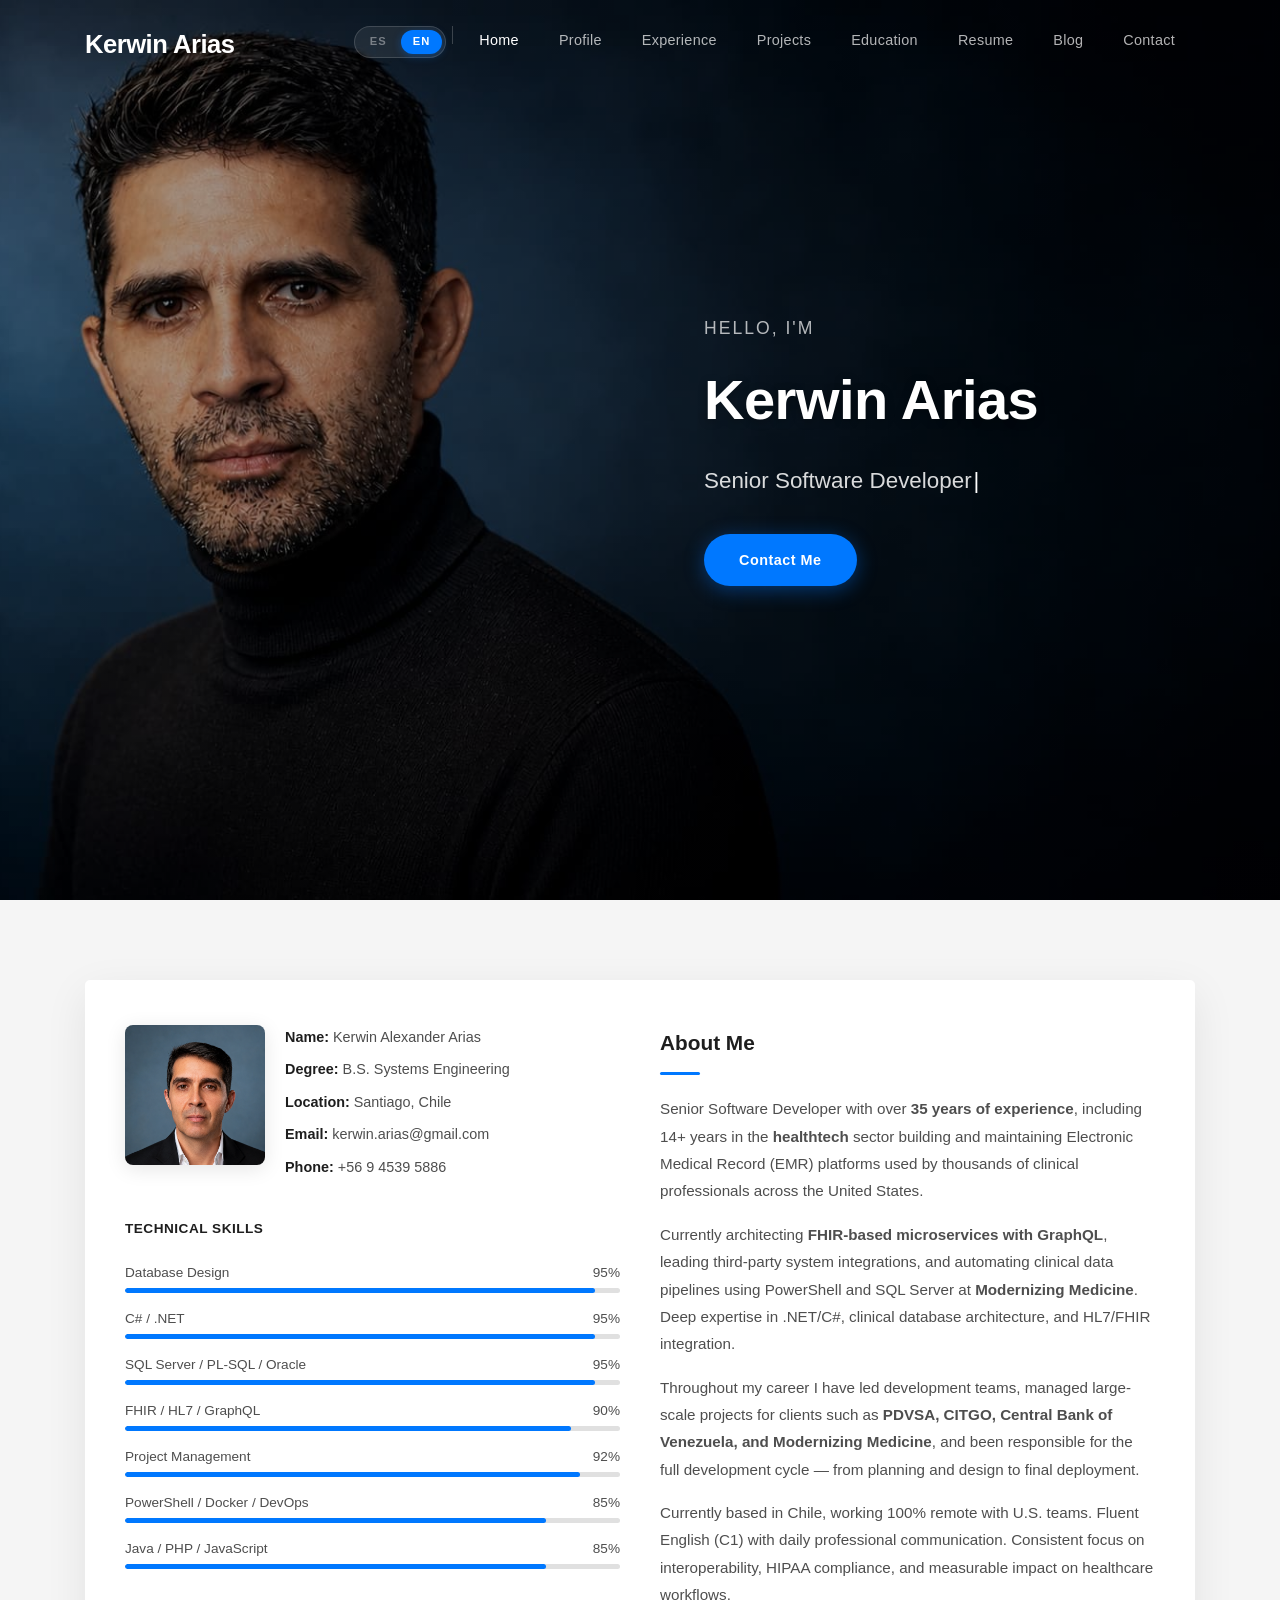
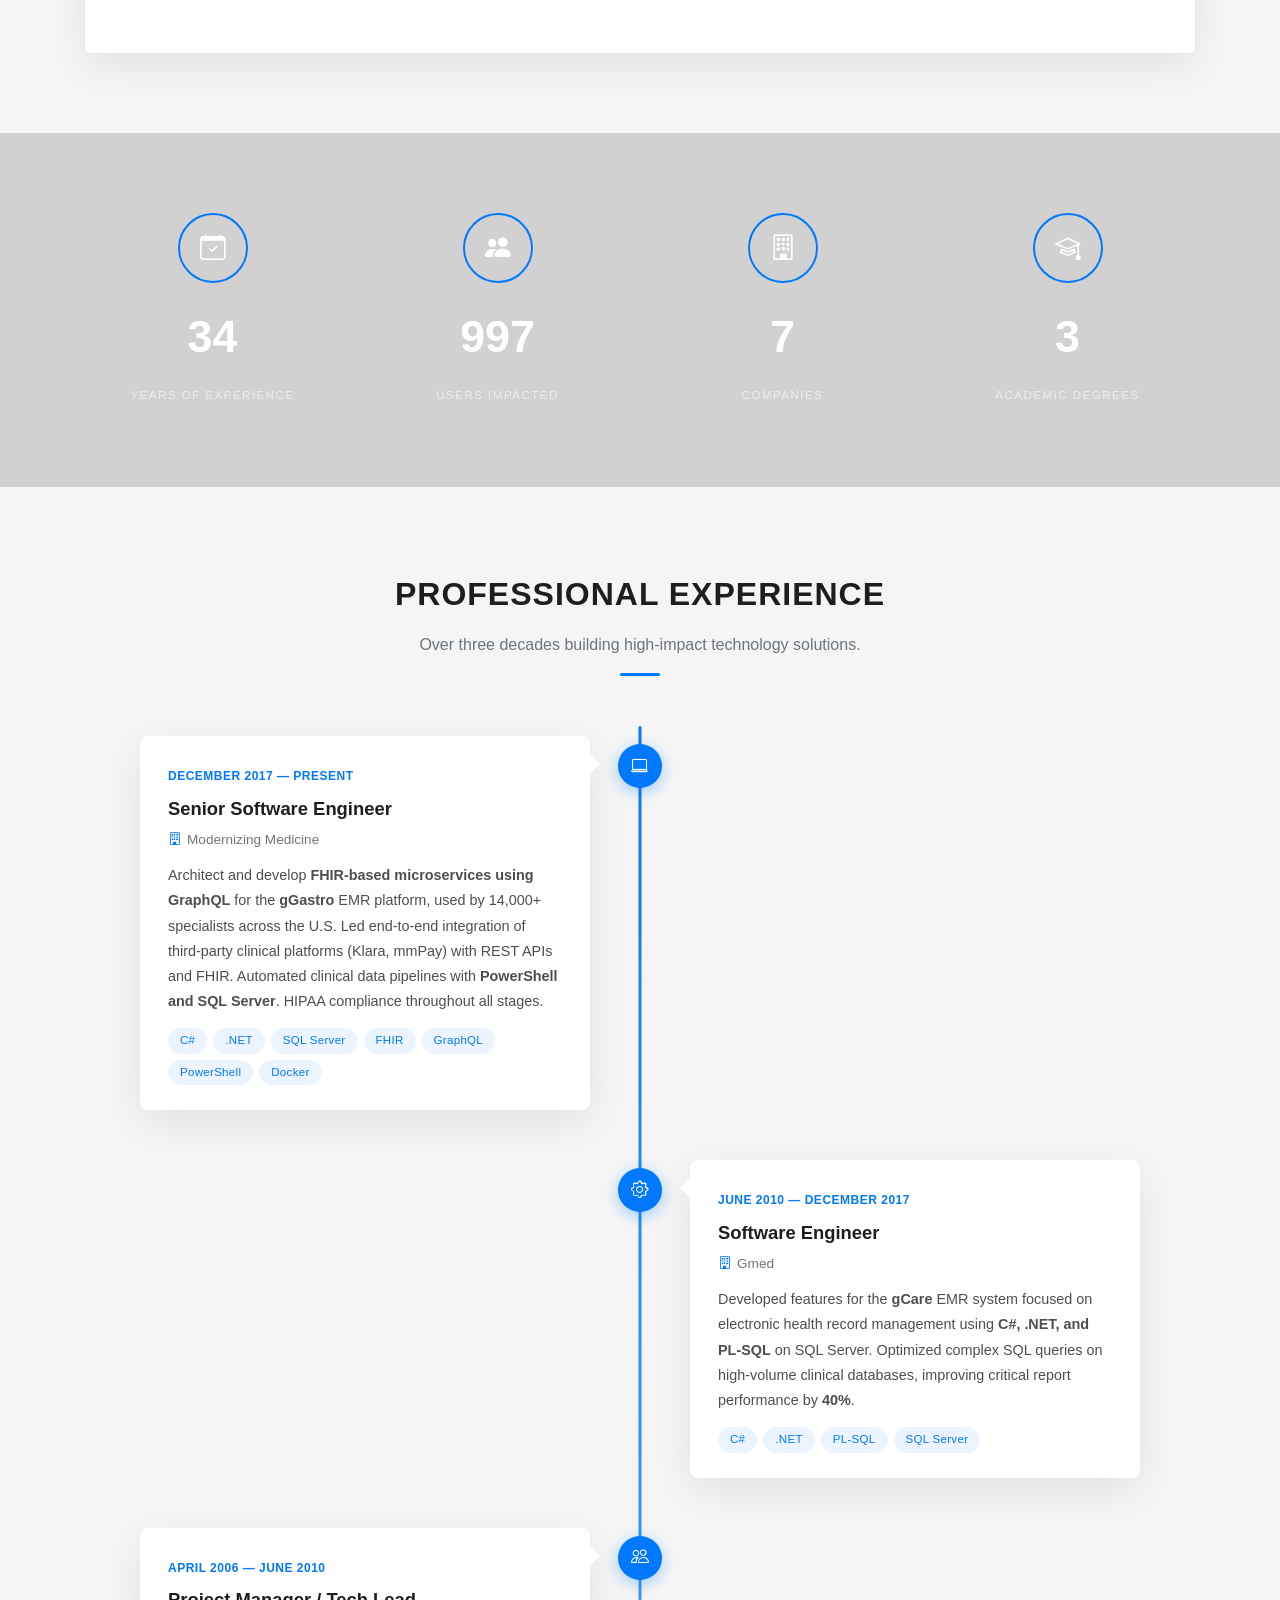
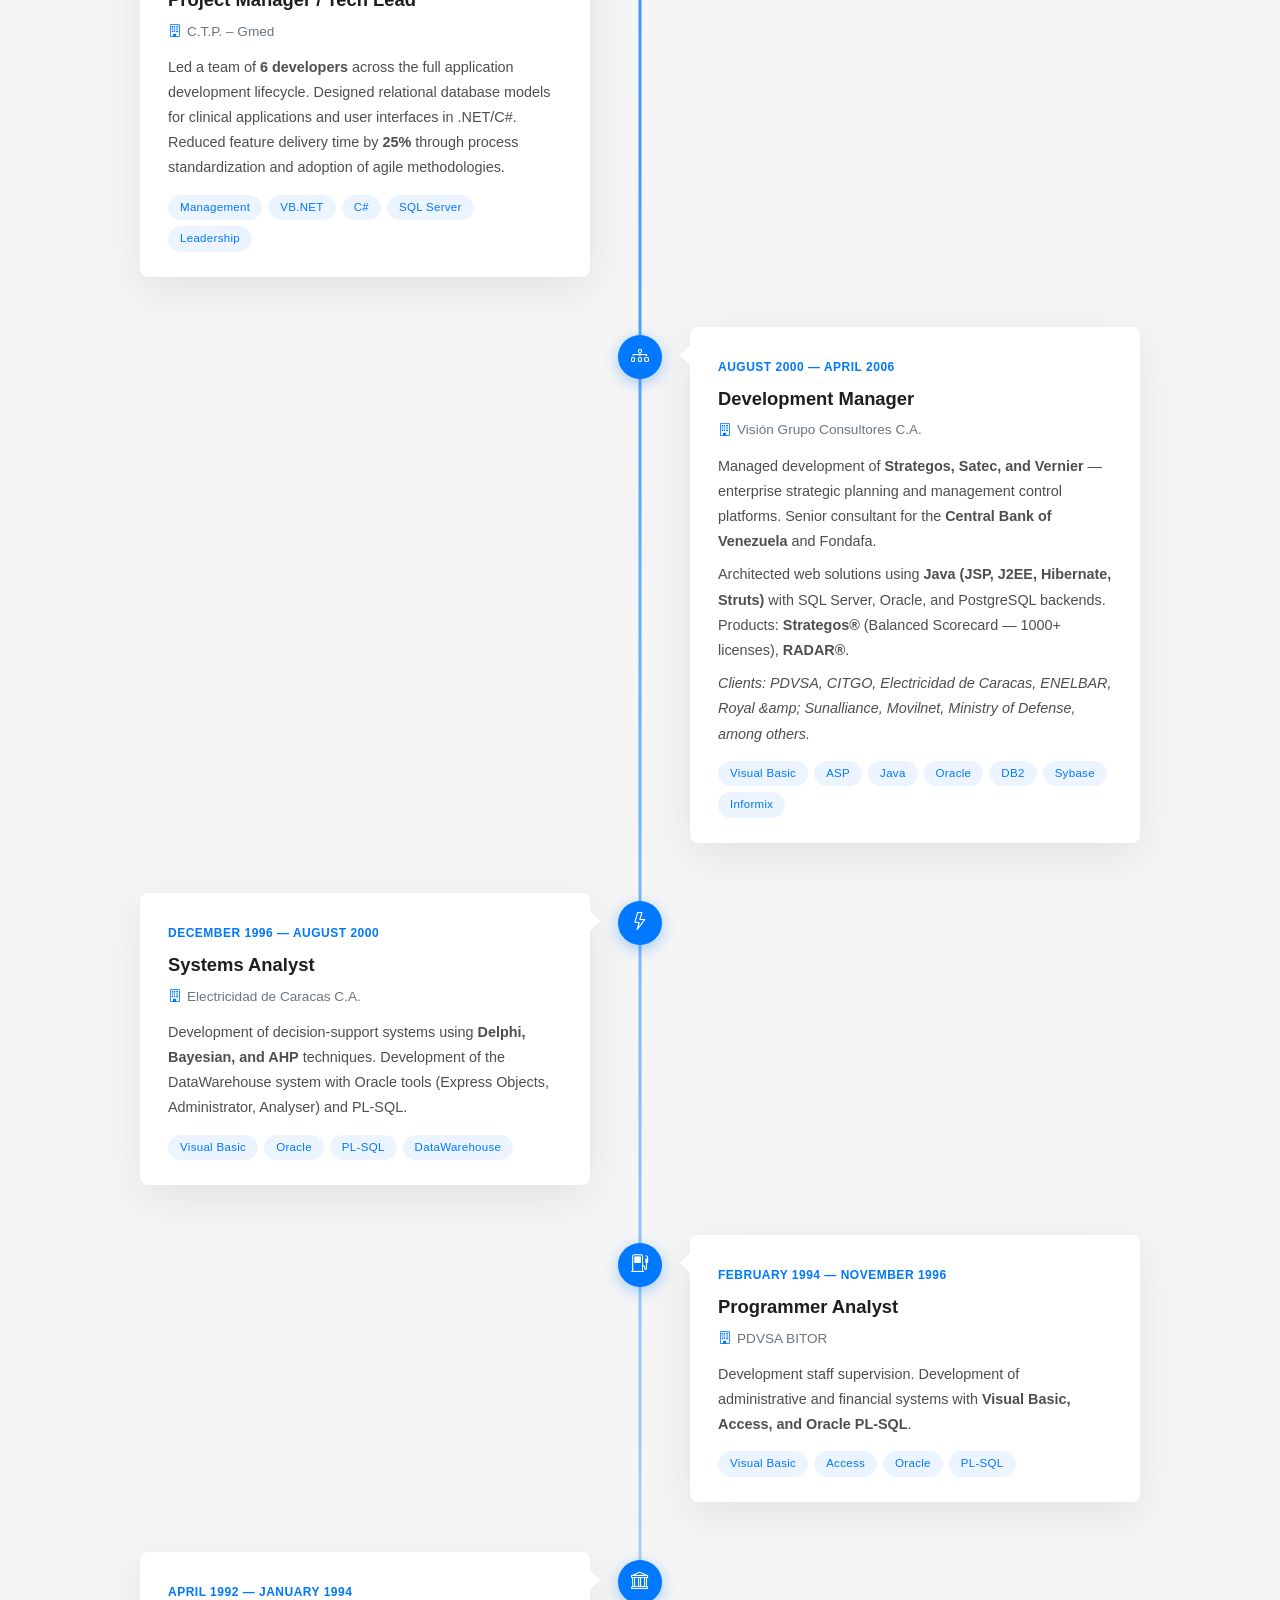
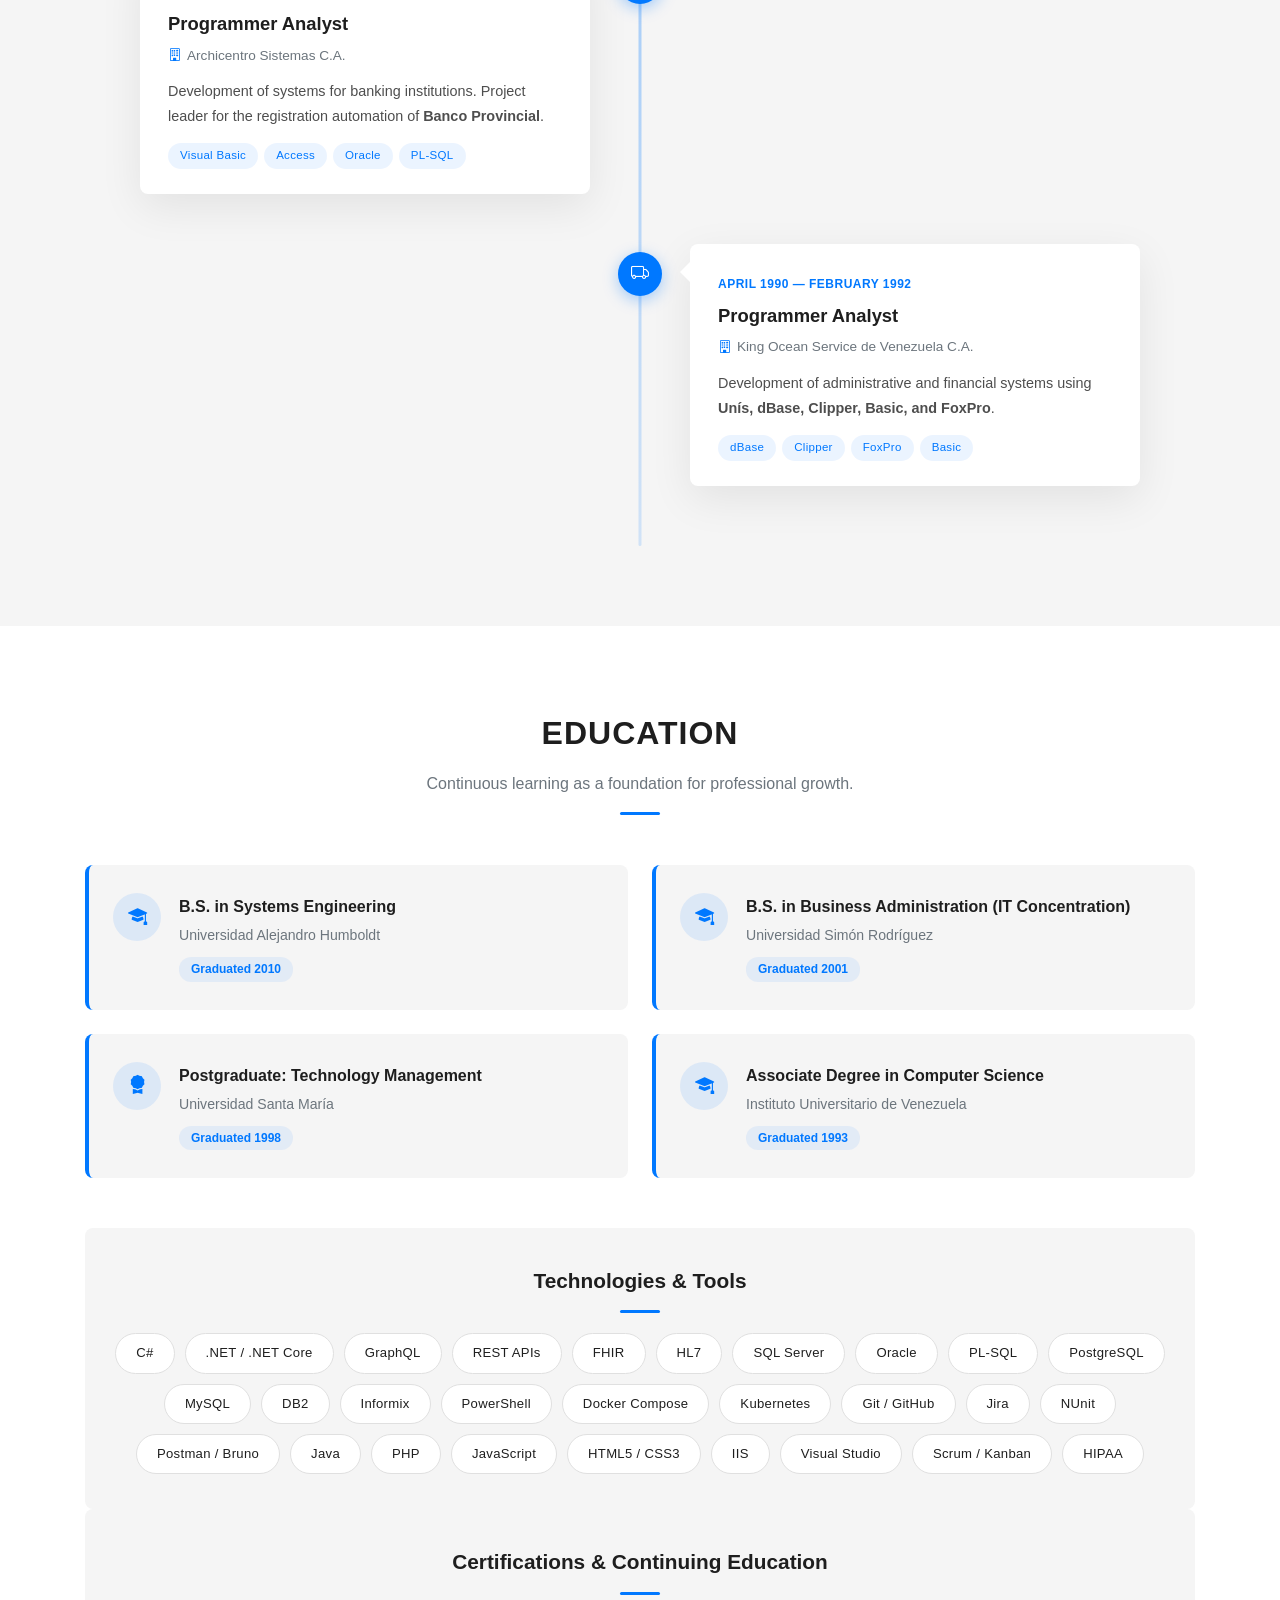
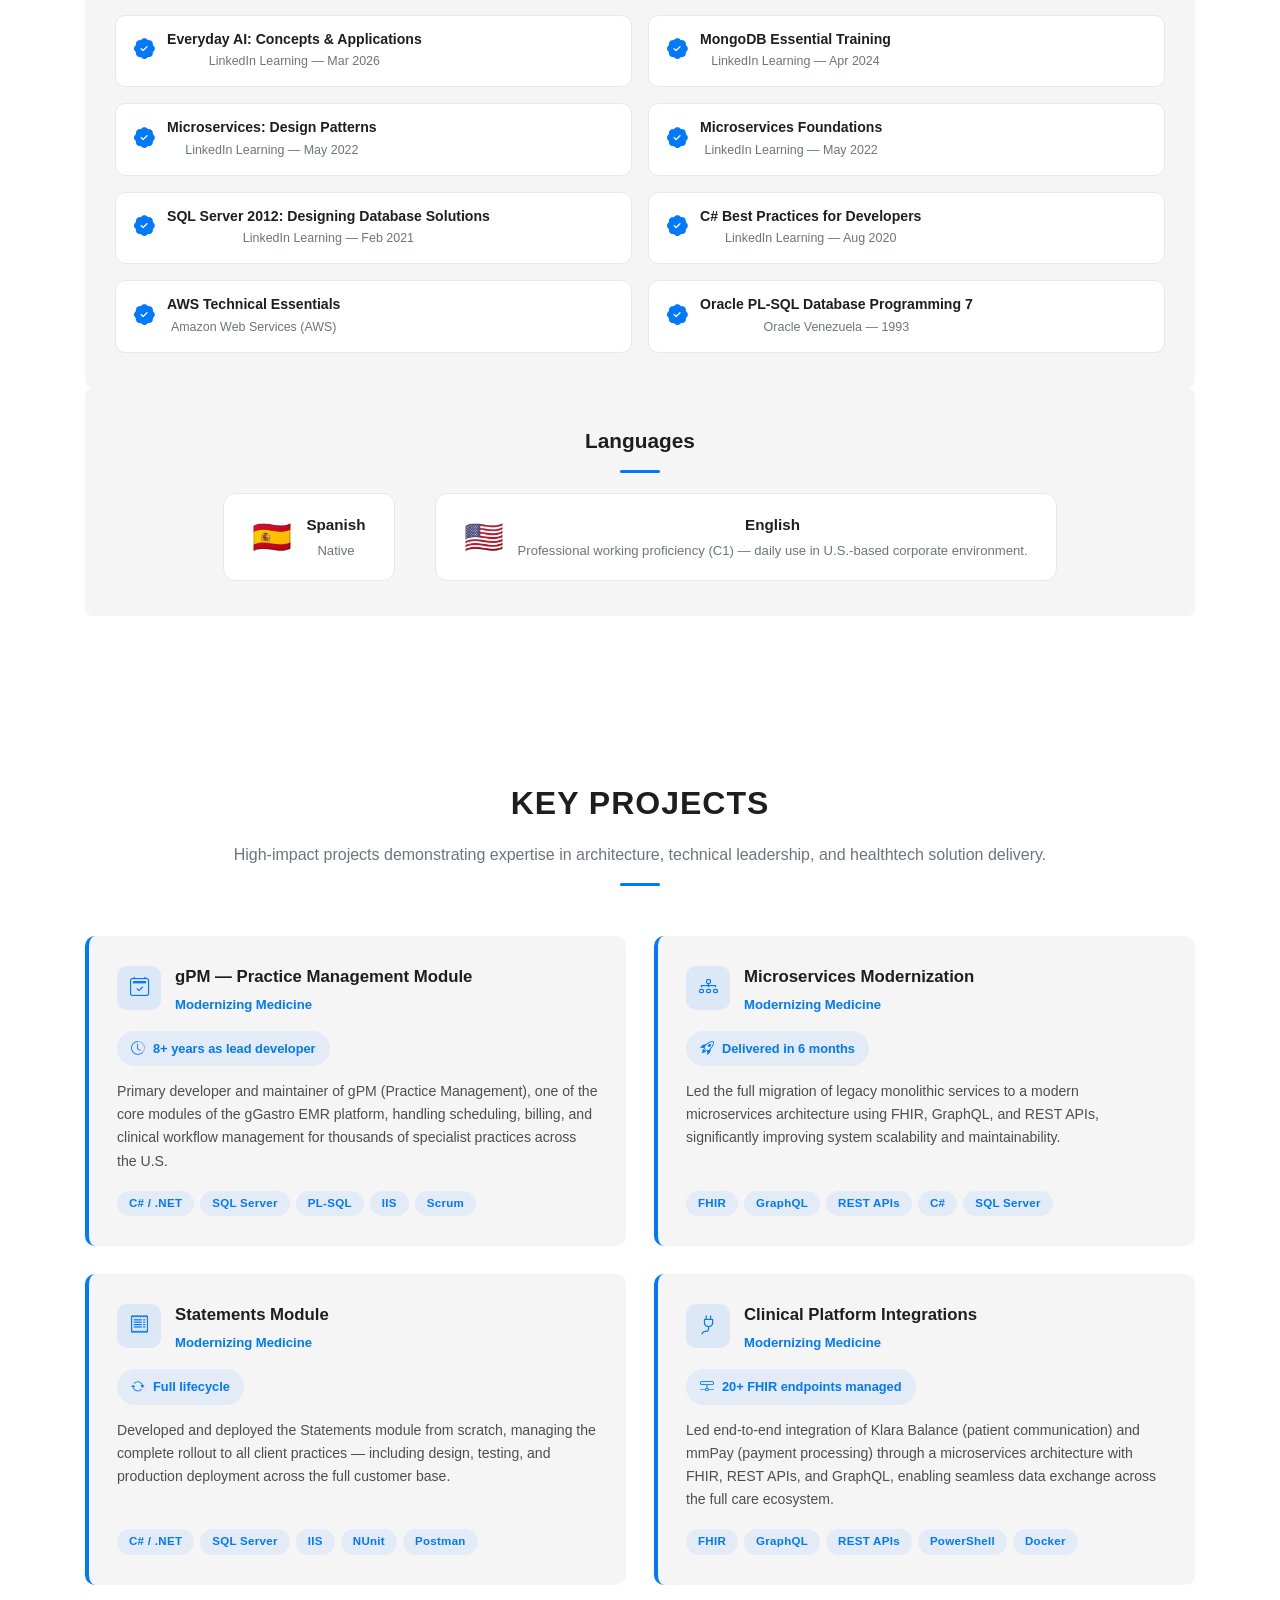
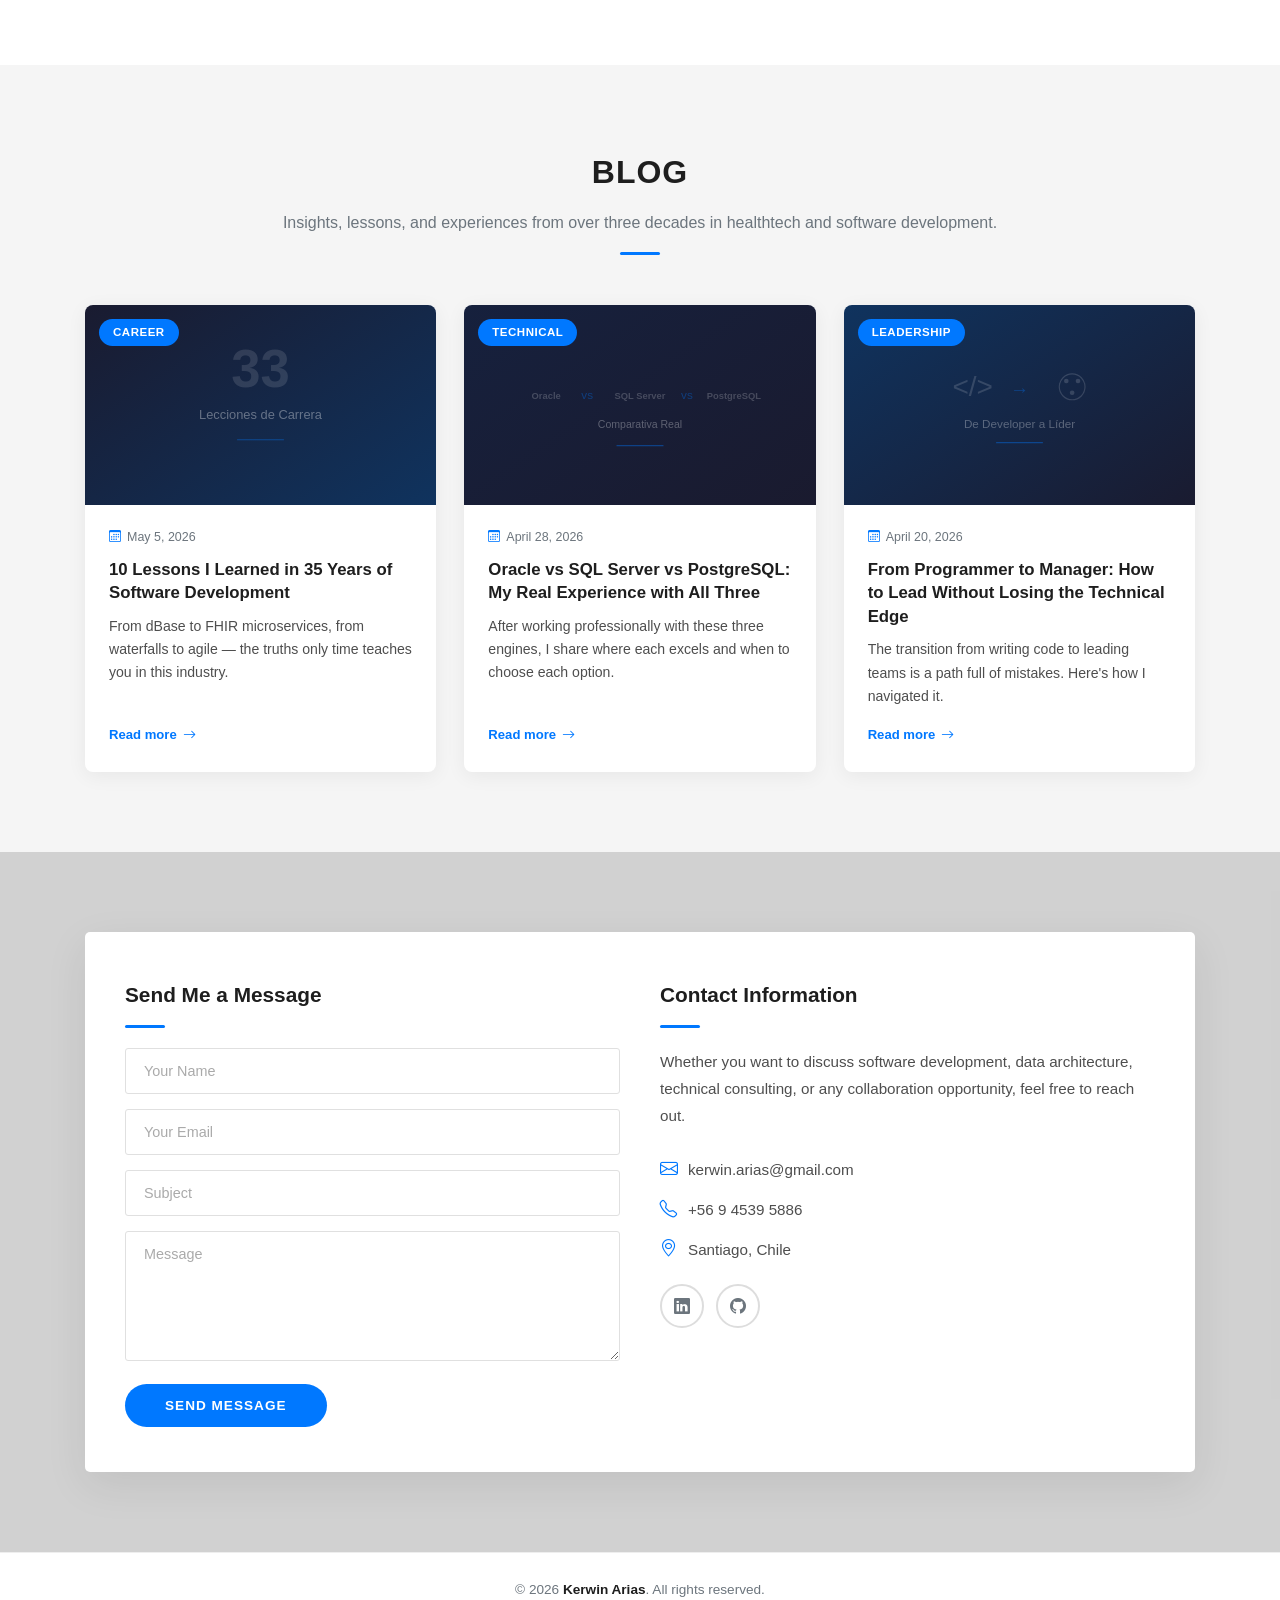
==== commit 52bf6e72: "Set English as default language" ====
--- a/index.html
+++ b/index.html
@@ -1,5 +1,5 @@
 <!DOCTYPE html>
-<html lang="es">
+<html lang="en">
 <head>
   <meta charset="UTF-8">
   <meta name="viewport" content="width=device-width, initial-scale=1.0">
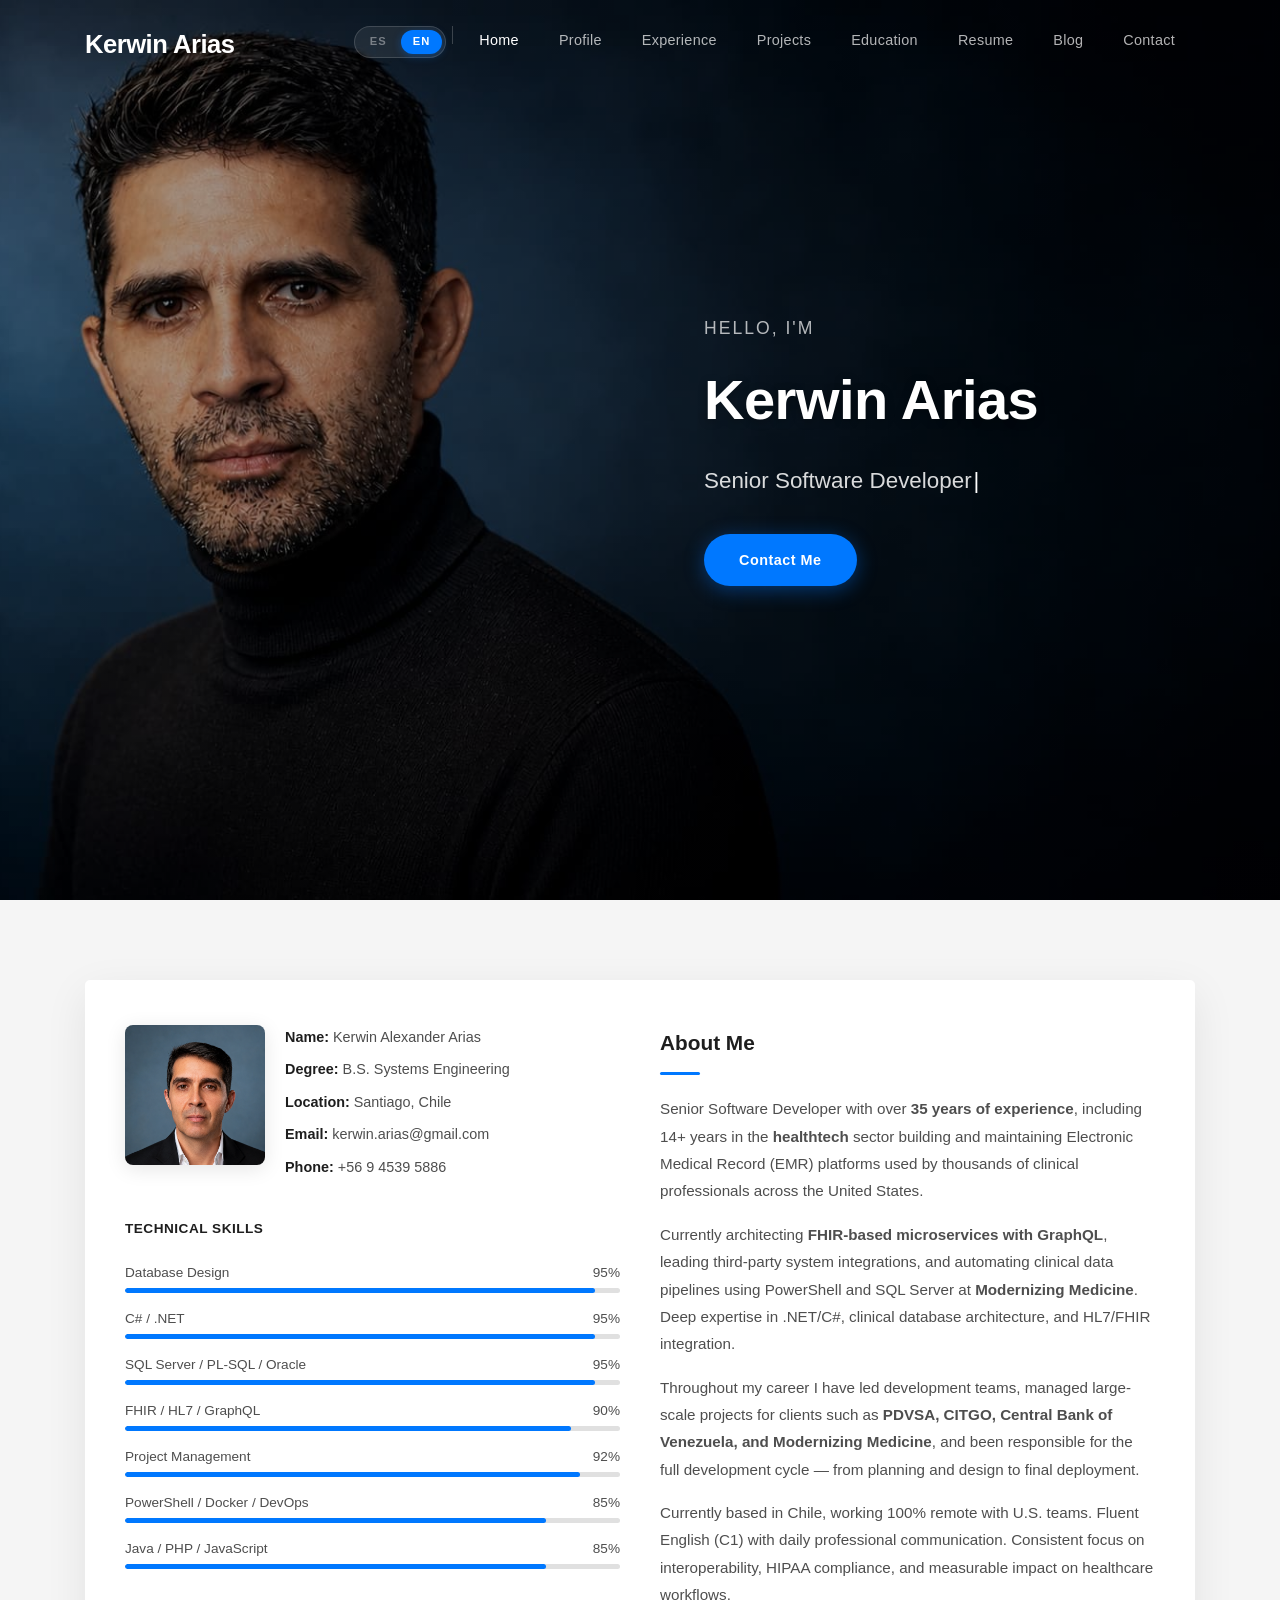
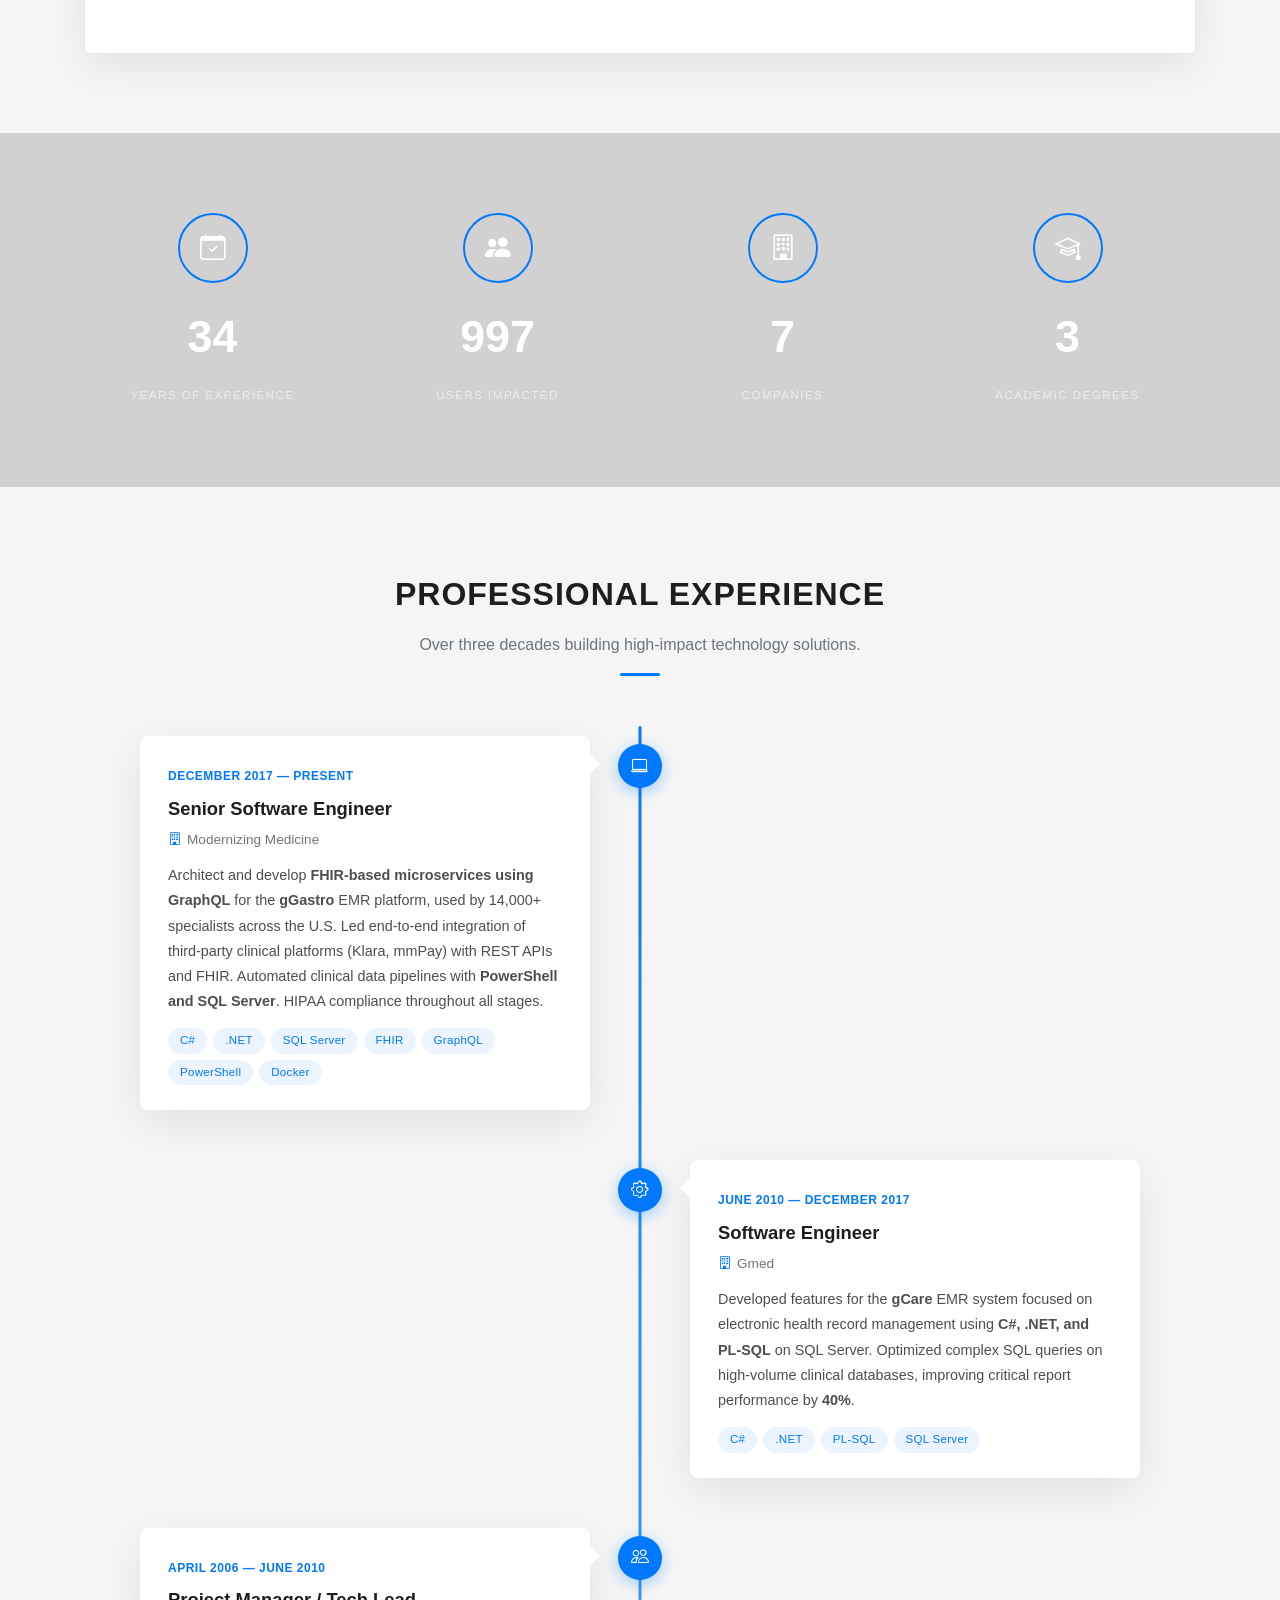
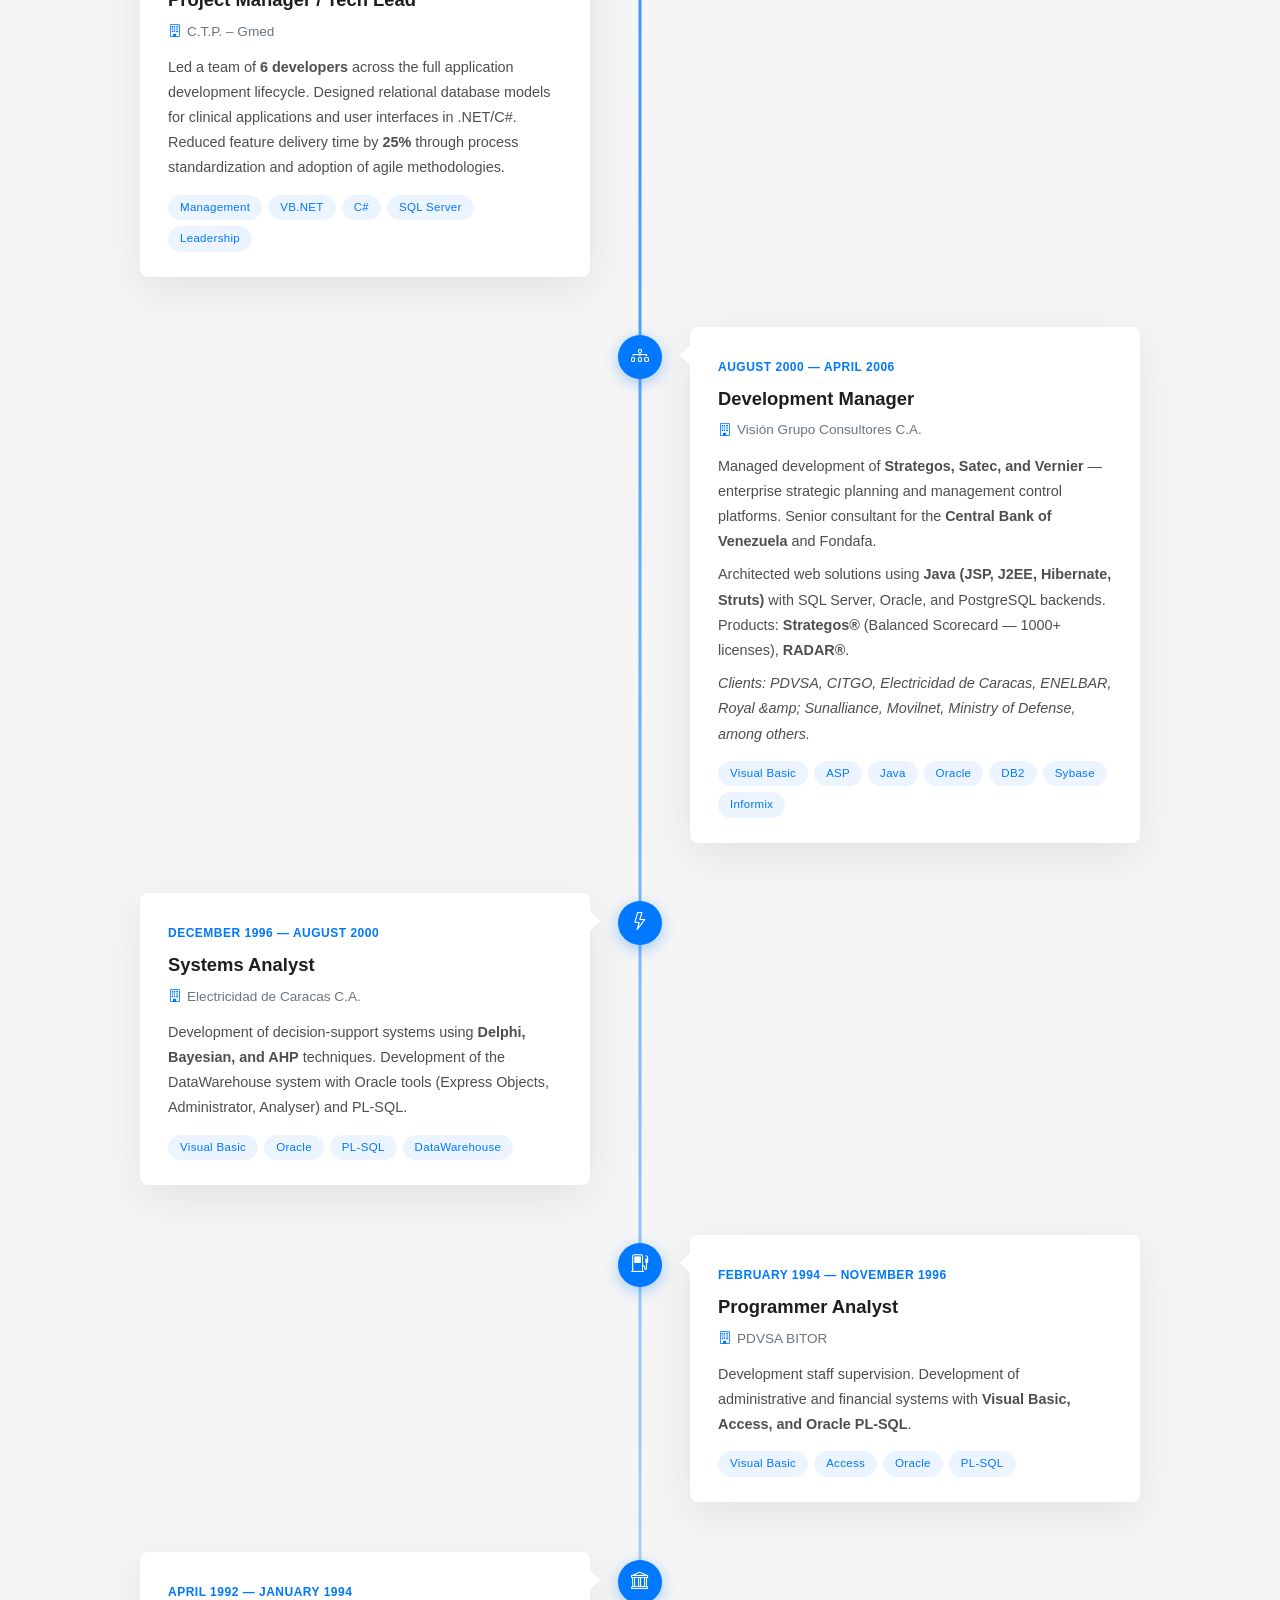
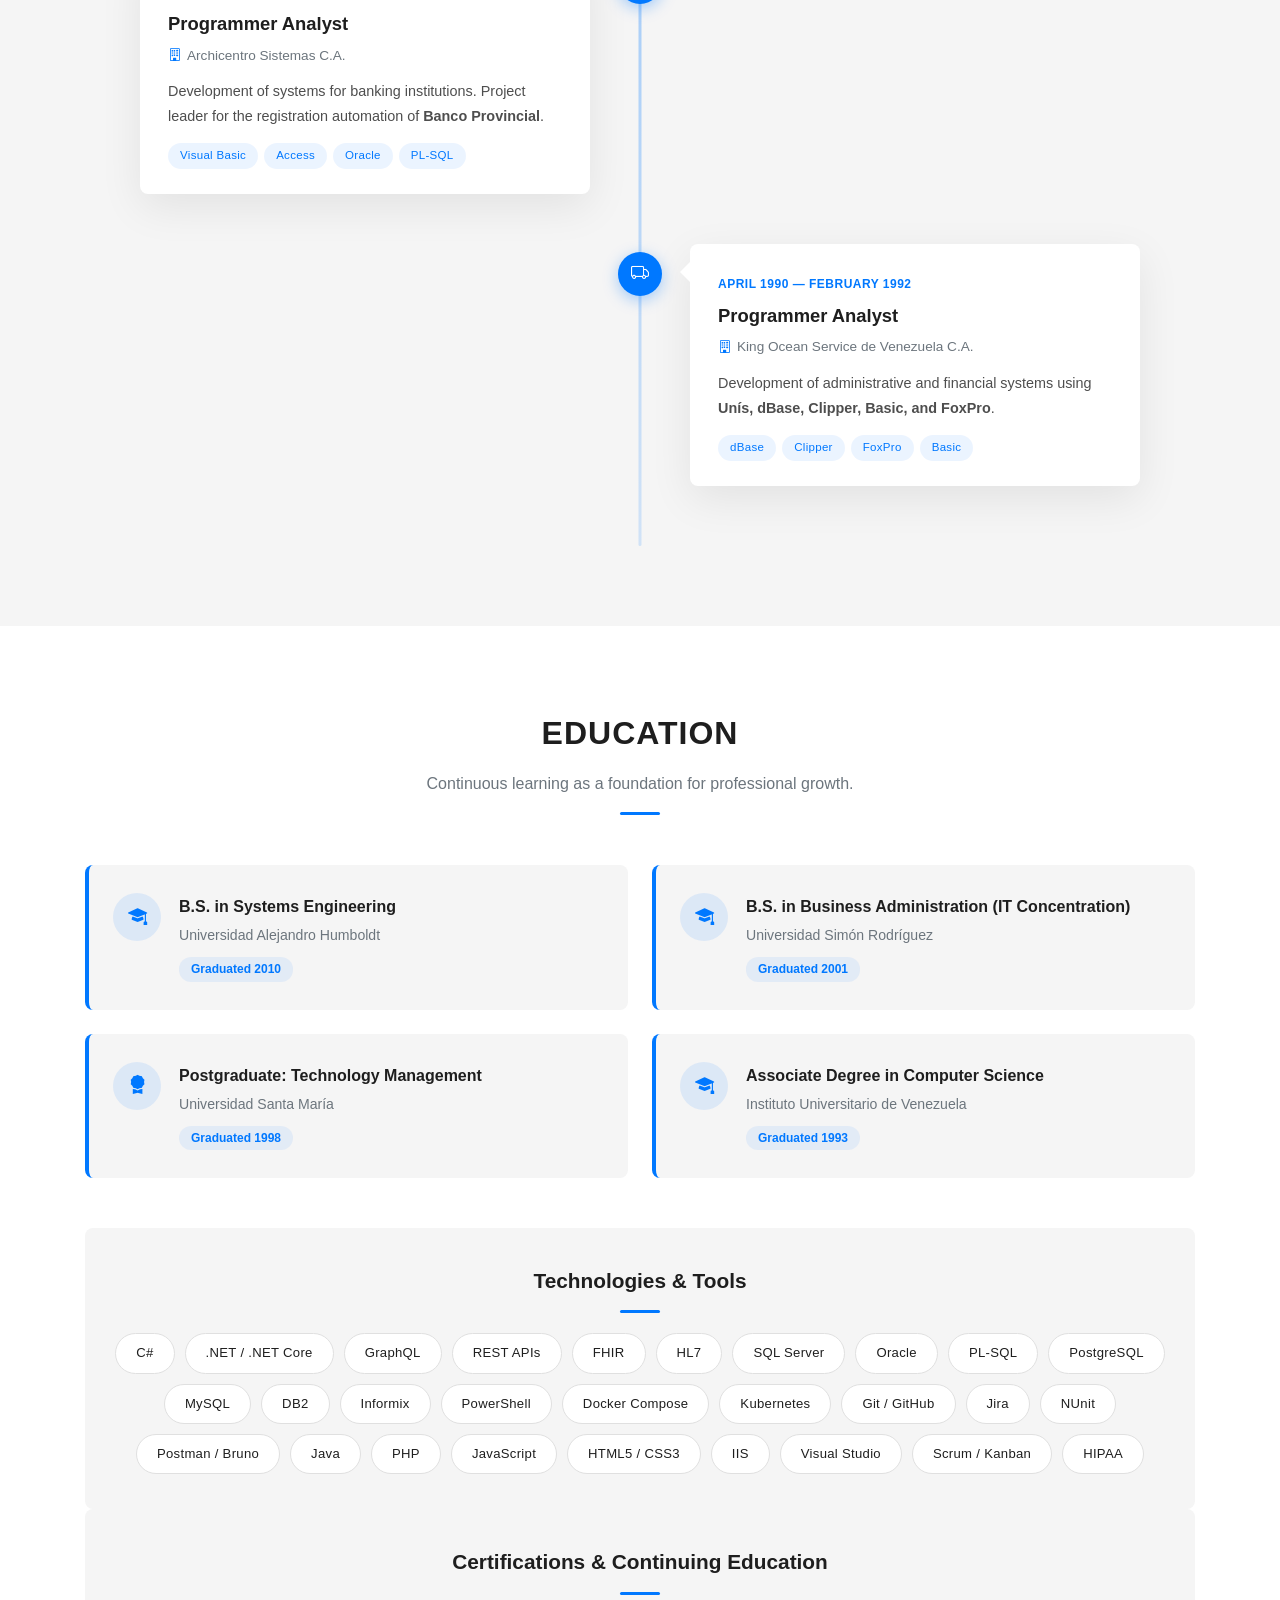
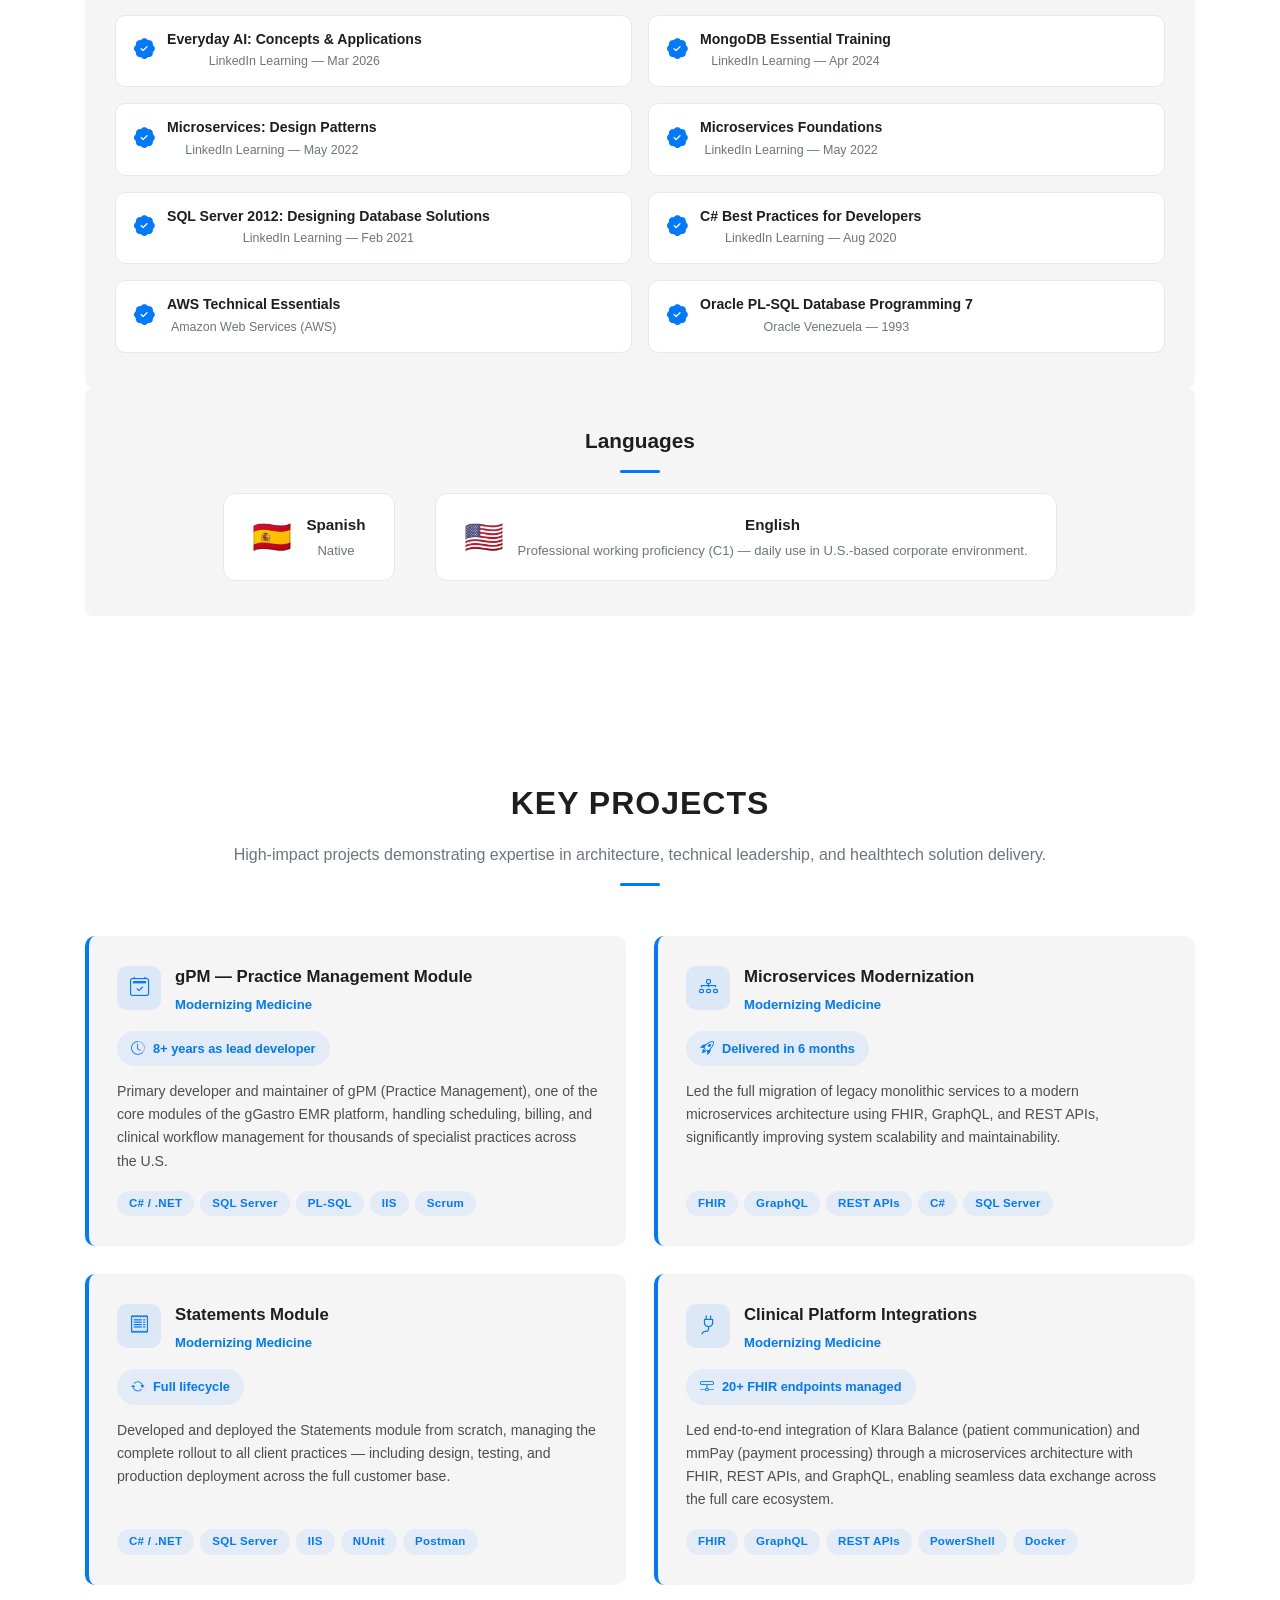
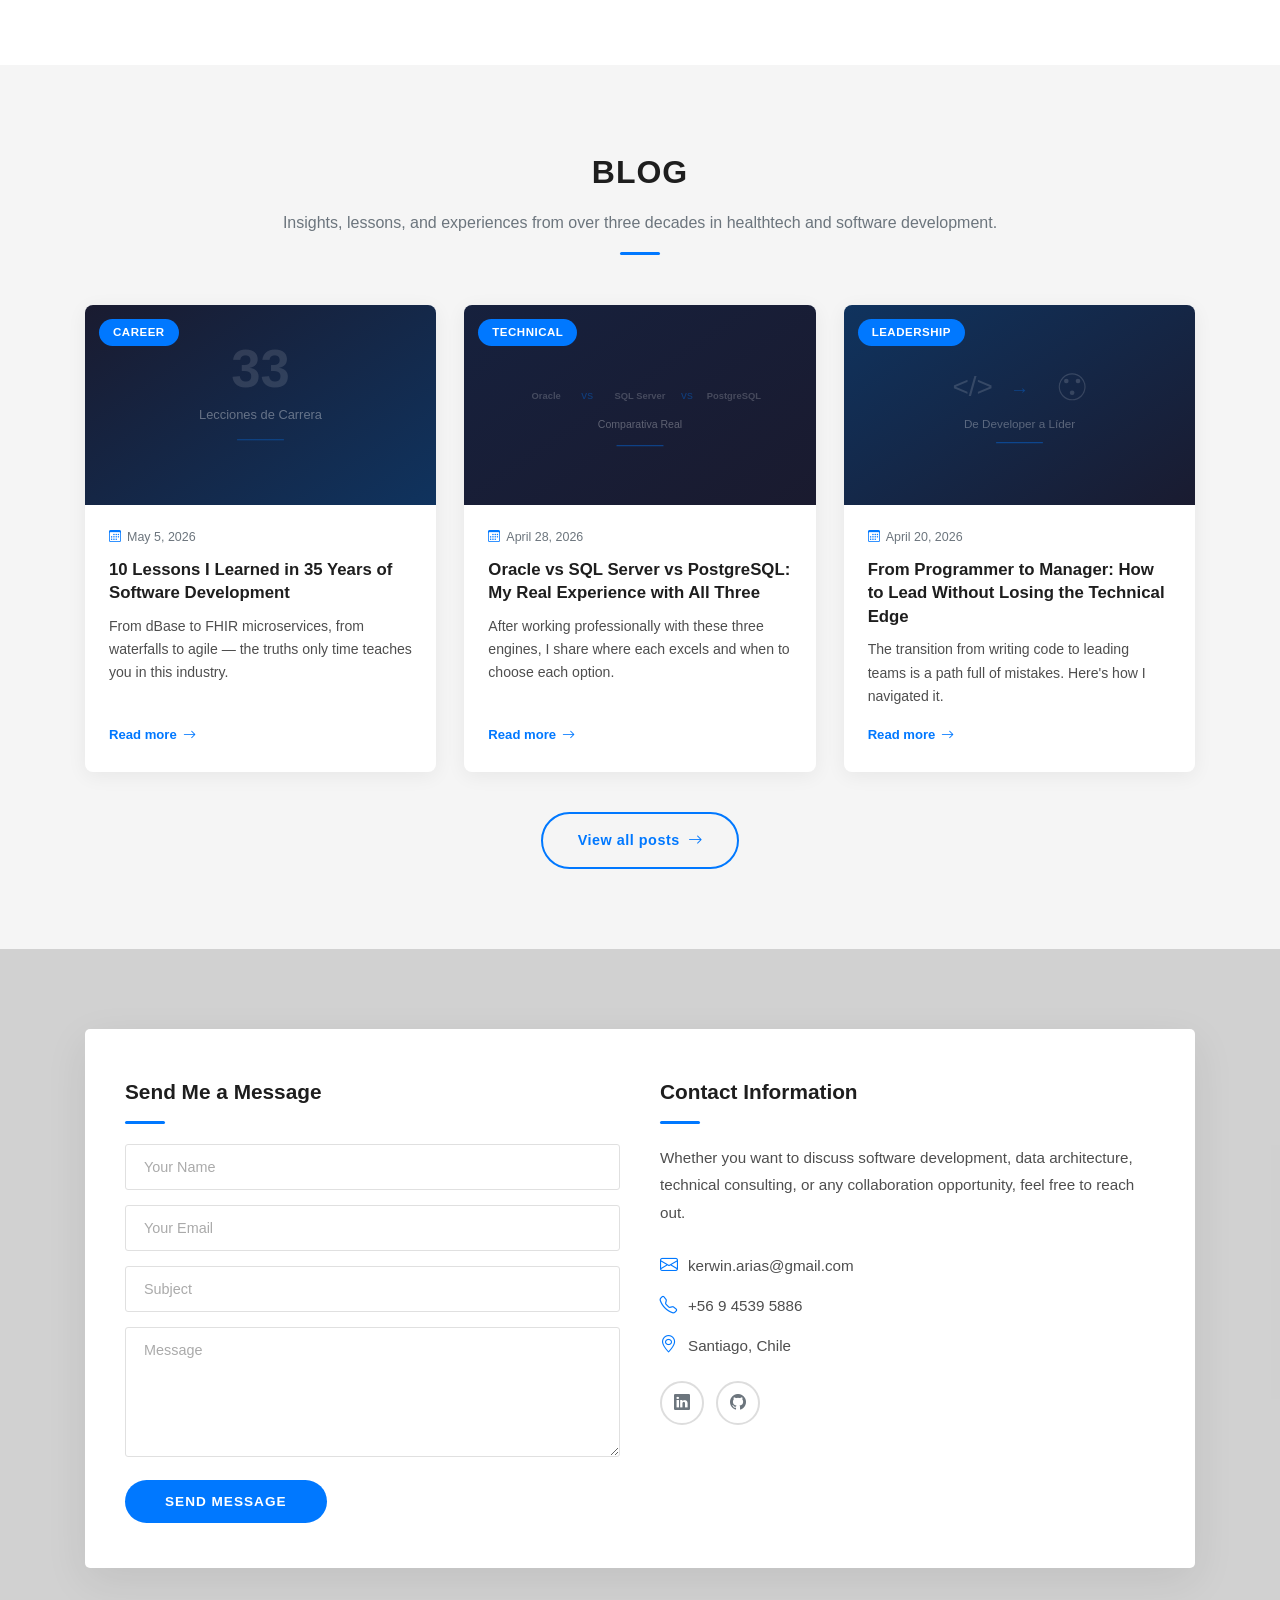
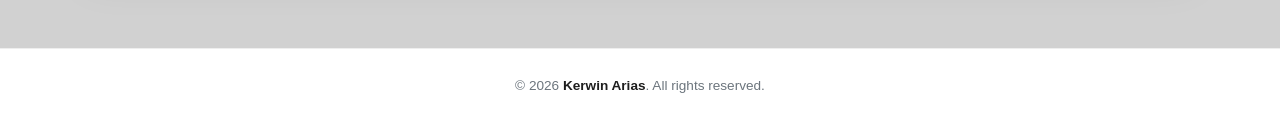
==== commit 0e2388bf: "Add dynamic blog system with JSON data and archive page - Blog cards on homepage now render dynamica" ====
--- a/index.html
+++ b/index.html
@@ -520,47 +520,11 @@
           <div class="line-divider"></div>
         </div>
 
-        <div class="blog-grid">
-
-          <a href="blog/lecciones-33-anos-desarrollo.html" class="blog-card">
-            <div class="blog-card-img">
-              <img src="assets/images/blog/blog-lecciones.svg" alt="Lecciones de 35 años" loading="lazy">
-              <span class="blog-tag" data-i18n="blog.tag.career">Carrera</span>
-            </div>
-            <div class="blog-card-body">
-              <span class="blog-date"><i class="bi bi-calendar3"></i> <span data-i18n="blog.date1">5 Mayo, 2026</span></span>
-              <h4 class="blog-card-title" data-i18n="blog.title1">10 Lecciones que Aprendí en 35 Años de Desarrollo de Software</h4>
-              <p class="blog-card-excerpt" data-i18n="blog.excerpt1">De dBase a microservicios FHIR, de waterfalls a agile — las verdades que solo el tiempo te enseña en esta industria.</p>
-              <span class="blog-read-more" data-i18n="blog.readMore">Leer más <i class="bi bi-arrow-right"></i></span>
-            </div>
-          </a>
-
-          <a href="blog/oracle-vs-sqlserver-vs-postgresql.html" class="blog-card">
-            <div class="blog-card-img">
-              <img src="assets/images/blog/blog-databases.svg" alt="Comparativa de bases de datos" loading="lazy">
-              <span class="blog-tag" data-i18n="blog.tag.tech">Técnico</span>
-            </div>
-            <div class="blog-card-body">
-              <span class="blog-date"><i class="bi bi-calendar3"></i> <span data-i18n="blog.date2">28 Abril, 2026</span></span>
-              <h4 class="blog-card-title" data-i18n="blog.title2">Oracle vs SQL Server vs PostgreSQL: Mi Experiencia Real con los Tres</h4>
-              <p class="blog-card-excerpt" data-i18n="blog.excerpt2">Después de trabajar profesionalmente con estos tres motores, comparto en qué destaca cada uno y cuándo elegir cada opción.</p>
-              <span class="blog-read-more" data-i18n="blog.readMore">Leer más <i class="bi bi-arrow-right"></i></span>
-            </div>
-          </a>
-
-          <a href="blog/gerencia-proyectos-desarrollo.html" class="blog-card">
-            <div class="blog-card-img">
-              <img src="assets/images/blog/blog-gerencia.svg" alt="Gerencia de proyectos" loading="lazy">
-              <span class="blog-tag" data-i18n="blog.tag.leadership">Liderazgo</span>
-            </div>
-            <div class="blog-card-body">
-              <span class="blog-date"><i class="bi bi-calendar3"></i> <span data-i18n="blog.date3">20 Abril, 2026</span></span>
-              <h4 class="blog-card-title" data-i18n="blog.title3">De Programador a Gerente: Cómo Liderar sin Perder lo Técnico</h4>
-              <p class="blog-card-excerpt" data-i18n="blog.excerpt3">La transición de escribir código a dirigir equipos es un camino lleno de errores. Aquí comparto cómo lo navegué.</p>
-              <span class="blog-read-more" data-i18n="blog.readMore">Leer más <i class="bi bi-arrow-right"></i></span>
-            </div>
-          </a>
-
+        <!-- Rendered dynamically from blog/posts.json -->
+        <div class="blog-grid" id="blogGrid"></div>
+
+        <div class="blog-view-all text-center">
+          <a href="blog/index.html" class="btn-hero" data-i18n="blog.viewAll">Ver todos los artículos <i class="bi bi-arrow-right"></i></a>
         </div>
 
       </div>
--- a/css/style.css
+++ b/css/style.css
@@ -1168,6 +1168,23 @@
   gap: 10px;
 }
 
+.blog-view-all {
+  margin-top: 2.5rem;
+}
+
+.blog-view-all .btn-hero {
+  background: transparent;
+  border: 2px solid var(--primary-color);
+  color: var(--primary-color);
+  box-shadow: none;
+}
+
+.blog-view-all .btn-hero:hover {
+  background: var(--primary-color);
+  color: #fff;
+  box-shadow: 0 4px 20px rgba(var(--primary-rgb), 0.4);
+}
+
 /* ==========================================
    CONTACT SECTION
    ========================================== */
